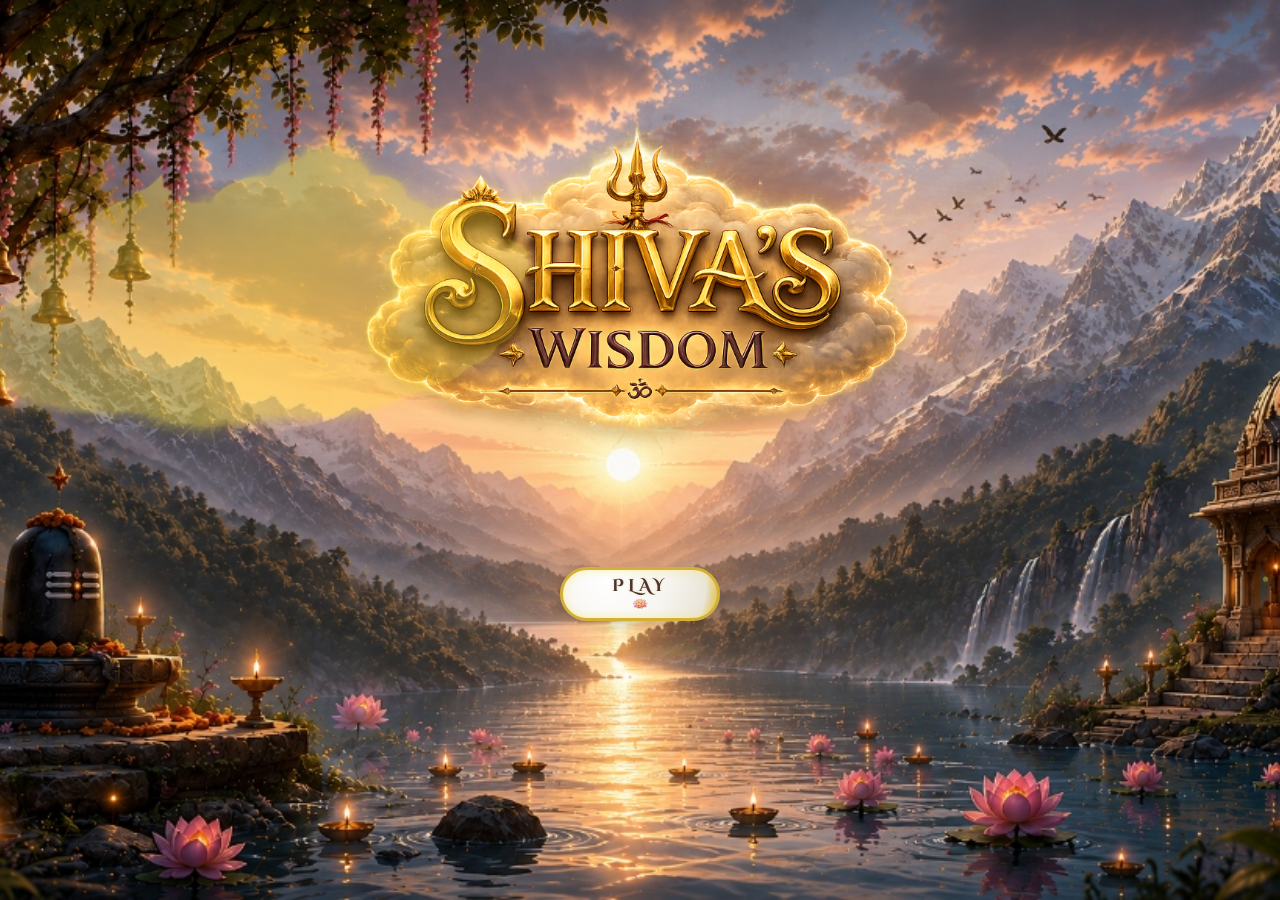
==== index.html @ dde05d01 "Add landing screen visual effects, teachings data, and visual state management - Implemented landing" ====
<!DOCTYPE html>
<html lang="en">

<head>
  <meta charset="UTF-8">
  <meta name="viewport" content="width=device-width, initial-scale=1.0">
  <title>Shiva's Wisdom - A Serene Browser Game</title>
  <meta name="description"
    content="Restore Lord Shiva's wisdom in this peaceful, spiritual 2D browser game. Follow River Ganga and Lord Vishnu on a calm journey.">
  <link rel="stylesheet" href="css/style.css">
  <!-- Preload images for smooth transition -->
  <link rel="preload" as="image" href="assets/backgrounds/background.jpg">
  <link rel="preload" as="image" href="assets/clouds/cloud.png">
  <link rel="preload" as="audio" href="assets/audio/ambient.mp3">
  <!-- Preload font for premium typography -->
  <link rel="preconnect" href="https://fonts.googleapis.com">
  <link rel="preconnect" href="https://fonts.gstatic.com" crossorigin>
  <link
    href="https://fonts.googleapis.com/css2?family=Cinzel+Decorative:wght@700&family=Comfortaa:wght@500;700&family=Outfit:wght@400;600;800&family=Playfair+Display:ital,wght@0,400;0,700;1,400&family=Fredoka:wght@700&family=DynaPuff:wght@700&display=swap"
    rel="stylesheet">
</head>

<body>
  <div id="game-container" class="state-opening">
    <div id="game-bg" class="game-bg"></div>
    <!-- Top Navigation / Header (visible during gameplay and ending) -->
    <header id="game-header">
      <div class="header-left">
        <span class="game-subtitle">Shiva's Wisdom</span>
      </div>

      <!-- Lotus Progress Tracker -->
      <div id="lotus-tracker" class="lotus-tracker">
        <div class="lotus-slot" id="lotus-slot-0">
          <svg class="lotus-flower-svg" viewBox="0 0 100 100">
            <!-- Closed/Grey state by default, Class 'bloomed' triggers scale & color -->
            <path class="lotus-bg"
              d="M50 15 C45 35 25 45 25 65 C25 80 40 85 50 85 C60 85 75 80 75 65 C75 45 55 35 50 15 Z" fill="#4a5568"
              opacity="0.3" />
            <g class="lotus-petals">
              <path class="petal-back" d="M50 15 C40 30 20 50 30 75 C40 85 60 85 70 75 C80 50 60 30 50 15 Z"
                fill="#ffccd5" />
              <path class="petal-left"
                d="M50 40 C30 50 15 65 25 80 C35 85 50 80 50 80 C50 80 65 85 75 80 C85 65 70 50 50 40 Z"
                fill="#ff85a1" />
              <path class="petal-right" d="M50 45 C40 55 30 65 40 80 C50 82 50 82 60 80 C70 65 60 55 50 45 Z"
                fill="#ff477e" />
              <path class="petal-center" d="M50 50 C45 60 40 70 50 80 C60 70 55 60 50 50 Z" fill="#ff0a54" />
              <circle cx="50" cy="73" r="5" fill="#fee440" />
            </g>
          </svg>
        </div>
        <div class="lotus-slot" id="lotus-slot-1">
          <svg class="lotus-flower-svg" viewBox="0 0 100 100">
            <path class="lotus-bg"
              d="M50 15 C45 35 25 45 25 65 C25 80 40 85 50 85 C60 85 75 80 75 65 C75 45 55 35 50 15 Z" fill="#4a5568"
              opacity="0.3" />
            <g class="lotus-petals">
              <path class="petal-back" d="M50 15 C40 30 20 50 30 75 C40 85 60 85 70 75 C80 50 60 30 50 15 Z"
                fill="#ffccd5" />
              <path class="petal-left"
                d="M50 40 C30 50 15 65 25 80 C35 85 50 80 50 80 C50 80 65 85 75 80 C85 65 70 50 50 40 Z"
                fill="#ff85a1" />
              <path class="petal-right" d="M50 45 C40 55 30 65 40 80 C50 82 50 82 60 80 C70 65 60 55 50 45 Z"
                fill="#ff477e" />
              <path class="petal-center" d="M50 50 C45 60 40 70 50 80 C60 70 55 60 50 50 Z" fill="#ff0a54" />
              <circle cx="50" cy="73" r="5" fill="#fee440" />
            </g>
          </svg>
        </div>
        <div class="lotus-slot" id="lotus-slot-2">
          <svg class="lotus-flower-svg" viewBox="0 0 100 100">
            <path class="lotus-bg"
              d="M50 15 C45 35 25 45 25 65 C25 80 40 85 50 85 C60 85 75 80 75 65 C75 45 55 35 50 15 Z" fill="#4a5568"
              opacity="0.3" />
            <g class="lotus-petals">
              <path class="petal-back" d="M50 15 C40 30 20 50 30 75 C40 85 60 85 70 75 C80 50 60 30 50 15 Z"
                fill="#ffccd5" />
              <path class="petal-left"
                d="M50 40 C30 50 15 65 25 80 C35 85 50 80 50 80 C50 80 65 85 75 80 C85 65 70 50 50 40 Z"
                fill="#ff85a1" />
              <path class="petal-right" d="M50 45 C40 55 30 65 40 80 C50 82 50 82 60 80 C70 65 60 55 50 45 Z"
                fill="#ff477e" />
              <path class="petal-center" d="M50 50 C45 60 40 70 50 80 C60 70 55 60 50 50 Z" fill="#ff0a54" />
              <circle cx="50" cy="73" r="5" fill="#fee440" />
            </g>
          </svg>
        </div>
        <div class="lotus-slot" id="lotus-slot-3">
          <svg class="lotus-flower-svg" viewBox="0 0 100 100">
            <path class="lotus-bg"
              d="M50 15 C45 35 25 45 25 65 C25 80 40 85 50 85 C60 85 75 80 75 65 C75 45 55 35 50 15 Z" fill="#4a5568"
              opacity="0.3" />
            <g class="lotus-petals">
              <path class="petal-back" d="M50 15 C40 30 20 50 30 75 C40 85 60 85 70 75 C80 50 60 30 50 15 Z"
                fill="#ffccd5" />
              <path class="petal-left"
                d="M50 40 C30 50 15 65 25 80 C35 85 50 80 50 80 C50 80 65 85 75 80 C85 65 70 50 50 40 Z"
                fill="#ff85a1" />
              <path class="petal-right" d="M50 45 C40 55 30 65 40 80 C50 82 50 82 60 80 C70 65 60 55 50 45 Z"
                fill="#ff477e" />
              <path class="petal-center" d="M50 50 C45 60 40 70 50 80 C60 70 55 60 50 50 Z" fill="#ff0a54" />
              <circle cx="50" cy="73" r="5" fill="#fee440" />
            </g>
          </svg>
        </div>
      </div>

      <!-- Header Right (Score & Sound Toggle) -->
      <div class="header-right">
        <div id="scoreboard" class="scoreboard">
          <span class="score-label">Wisdom Score:</span>
          <span id="score-val" class="score-value">0</span>
        </div>
        <button id="sound-toggle" class="sound-toggle" aria-label="Toggle Sound">🔊</button>
      </div>
    </header>

    <!-- Visual Canvas & Interactive Scene Area -->
    <main id="game-scene" class="game-scene">
      <!-- Game-in Instructions Overlay panel -->
      <div id="game-instructions-panel" class="game-instructions-panel hidden">
        <span class="magical-shimmer"></span>
        <p class="game-instructions-text">Click the magical clouds to restore the lost wisdom.</p>
      </div>

      <div class="scene-content" id="scene-content">
        <canvas id="ambient-canvas" class="ambient-canvas"></canvas>

        <!-- Sunrise & Sky Background -->
        <div class="sky-background">
          <!-- Golden Sunrise Sun -->
          <div class="sunrise-sun"></div>
        </div>

        <!-- Mount Kailash Layered SVG -->
        <div class="kailash-mountains">
          <svg class="kailash-svg" viewBox="0 0 1000 500" preserveAspectRatio="none">
            <defs>
              <linearGradient id="mountain-grad" x1="0%" y1="0%" x2="0%" y2="100%">
                <stop offset="0%" stop-color="#f8f9fa" />
                <stop offset="30%" stop-color="#e9ecef" />
                <stop offset="60%" stop-color="#4a5568" />
                <stop offset="100%" stop-color="#1a202c" />
              </linearGradient>
              <linearGradient id="peak-grad" x1="0%" y1="0%" x2="0%" y2="100%">
                <stop offset="0%" stop-color="#ffffff" />
                <stop offset="100%" stop-color="#c5d3e8" stop-opacity="0" />
              </linearGradient>
            </defs>
            <!-- Side Peaks -->
            <polygon points="100,500 300,200 500,500" fill="#2d3748" opacity="0.6" />
            <polygon points="500,500 750,150 950,500" fill="#2d3748" opacity="0.7" />
            <!-- Sacred Center Peak (Kailash) -->
            <polygon points="250,500 500,100 750,500" fill="url(#mountain-grad)" />
            <!-- Snow Cap on Kailash Peak -->
            <polygon points="400,260 500,100 600,260" fill="url(#peak-grad)" />
            <!-- Accent lines on mountain -->
            <path d="M500,100 L490,200 L520,300 L500,450" stroke="#a0aec0" stroke-width="2" fill="none" opacity="0.3" />
            <path d="M500,100 L520,180 L480,270 L510,380" stroke="#ffffff" stroke-width="1.5" fill="none"
              opacity="0.5" />
          </svg>
        </div>

        <!-- Sacred Rock for Lord Shiva -->
        <div class="sacred-rock-container">
          <svg class="sacred-rock-svg" viewBox="0 0 400 150">
            <defs>
              <linearGradient id="rock-grad" x1="0%" y1="0%" x2="100%" y2="100%">
                <stop offset="0%" stop-color="#718096" />
                <stop offset="50%" stop-color="#4a5568" />
                <stop offset="100%" stop-color="#2d3748" />
              </linearGradient>
            </defs>
            <path
              d="M20,130 C20,90 100,50 200,50 C300,50 380,90 380,130 C380,150 350,150 200,150 C50,150 20,150 20,130 Z"
              fill="url(#rock-grad)" />
            <!-- Detailing lines -->
            <path d="M50,110 Q120,75 220,80 Q320,85 350,115" stroke="#a0aec0" stroke-width="2" fill="none"
              opacity="0.2" />
          </svg>
        </div>

        <!-- Lord Shiva Figure (Seated Meditating / Blessing) -->
        <div id="shiva-character" class="character shiva state-normal">
          <div class="halo"></div>
          <svg class="shiva-svg" viewBox="0 0 200 250">
            <!-- Matted Hair (Jata) -->
            <path d="M70,80 C70,30 130,30 130,80 C135,60 140,40 120,25 C100,10 90,20 80,25 C60,40 65,60 70,80 Z"
              fill="#1a1c23" />
            <circle cx="100" cy="30" r="12" fill="#1a1c23" /> <!-- Top bun -->

            <!-- Crescent Moon in hair -->
            <path d="M115,22 C115,15 125,15 125,25 C125,32 118,30 115,22 Z" fill="#fff3b0" />

            <!-- Head & Neck -->
            <path d="M85,80 C85,60 115,60 115,80 C115,100 85,100 85,80 Z" fill="#cbd5e0" /> <!-- Face -->
            <rect x="94" y="93" width="12" height="20" rx="3" fill="#a0aec0" /> <!-- Neck -->
            <path class="blue-throat" d="M94,98 Q100,105 106,98 Z" fill="#00b4d8" /> <!-- Neelakantha -->

            <!-- Face Details -->
            <!-- Calm Eyes (Closed) -->
            <path class="shiva-eye shiva-eye-left" d="M90,78 Q95,83 97,78" stroke="#2d3748" stroke-width="2"
              fill="none" />
            <path class="shiva-eye shiva-eye-right" d="M103,78 Q105,83 110,78" stroke="#2d3748" stroke-width="2"
              fill="none" />
            <!-- Third Eye (Vertical on Forehead) -->
            <path class="third-eye" d="M100,63 C97,68 97,70 100,74 C103,70 103,68 100,63 Z" fill="#ff4d6d"
              stroke="#fee440" stroke-width="0.5" />
            <!-- Sacred Ash (Tripundra) -->
            <line x1="93" y1="67" x2="107" y2="67" stroke="#ffffff" stroke-width="1" />
            <line x1="92" y1="69" x2="108" y2="69" stroke="#ffffff" stroke-width="1" />
            <line x1="93" y1="71" x2="107" y2="71" stroke="#ffffff" stroke-width="1" />

            <!-- Mouth States -->
            <!-- Calm mouth -->
            <path class="shiva-mouth-calm" d="M96,88 Q100,91 104,88" stroke="#2d3748" stroke-width="1.5" fill="none" />
            <!-- Smile mouth -->
            <path class="shiva-mouth-smile" d="M95,87 Q100,94 105,87" stroke="#e63946" stroke-width="2" fill="none" />

            <!-- Torso & Rudraksha beads -->
            <path d="M70,110 C55,130 55,170 100,170 C145,170 145,130 130,110 Z" fill="#cbd5e0" />
            <!-- Tiger Skin wrap (dhoti) -->
            <path d="M70,145 C65,170 135,170 130,145 Z" fill="#e65f2b" />
            <path d="M75,150 L80,160 M90,148 L92,158 M115,150 L110,162 M120,155 L122,165" stroke="#4a1c02"
              stroke-width="3" /> <!-- Tiger stripes -->

            <!-- Rudraksha Necklace -->
            <path d="M85,110 Q100,135 115,110" stroke="#5c3d2e" stroke-width="4" stroke-dasharray="2,5" fill="none" />
            <path d="M80,120 Q100,148 120,120" stroke="#5c3d2e" stroke-width="4" stroke-dasharray="2,5" fill="none" />

            <!-- Meditating Legs (Lotus Posture) -->
            <path
              d="M50,170 C40,175 40,190 70,195 C90,198 110,198 130,195 C160,190 160,175 150,170 C140,165 130,180 100,180 C70,180 60,165 50,170 Z"
              fill="#cbd5e0" />
            <!-- Crossed feet details -->
            <circle cx="68" cy="180" r="7" fill="#a0aec0" />
            <circle cx="132" cy="180" r="7" fill="#a0aec0" />

            <!-- Arms States -->
            <!-- Normal Meditating Arms (JNANA MUDRA) -->
            <g class="shiva-arm-normal">
              <!-- Left Arm -->
              <path d="M72,110 C50,130 45,170 65,180 C70,182 75,175 70,170" fill="none" stroke="#cbd5e0"
                stroke-width="14" stroke-linecap="round" />
              <!-- Right Arm -->
              <path d="M128,110 C150,130 155,170 135,180 C130,182 125,175 130,170" fill="none" stroke="#cbd5e0"
                stroke-width="14" stroke-linecap="round" />
            </g>

            <!-- Blessing Arm State (Right Hand raised in Abhaya Mudra, Left Hand resting) -->
            <g class="shiva-arm-bless">
              <!-- Left Arm (Resting) -->
              <path d="M72,110 C50,130 45,170 65,180 C70,182 75,175 70,170" fill="none" stroke="#cbd5e0"
                stroke-width="14" stroke-linecap="round" />
              <!-- Right Arm (Raised in blessing) -->
              <path d="M128,110 C145,115 150,85 145,75 C142,68 135,70 138,80" fill="none" stroke="#cbd5e0"
                stroke-width="14" stroke-linecap="round" />
              <!-- Blessing Palm -->
              <path d="M142,65 C138,65 138,52 144,52 C150,52 152,65 148,72 Z" fill="#cbd5e0" />
              <!-- Blessing Light Rays -->
              <g class="blessing-rays">
                <line x1="145" y1="45" x2="145" y2="25" stroke="#fee440" stroke-width="2" stroke-dasharray="3,3" />
                <line x1="135" y1="50" x2="118" y2="38" stroke="#fee440" stroke-width="2" stroke-dasharray="3,3" />
                <line x1="155" y1="50" x2="172" y2="38" stroke="#fee440" stroke-width="2" stroke-dasharray="3,3" />
              </g>
            </g>
          </svg>
        </div>

        <!-- Lord Vishnu Figure (Smaller, Listening to the side) -->
        <div id="vishnu-character" class="character vishnu state-normal">
          <svg class="vishnu-svg" viewBox="0 0 160 220">
            <!-- Halo -->
            <circle cx="80" cy="70" r="35" fill="#fee440" opacity="0.3" filter="blur(5px)" />

            <!-- Crown (Mukut) -->
            <polygon points="65,45 80,10 95,45 80,35" fill="#fee440" stroke="#f39c12" stroke-width="1" />
            <rect x="75" y="32" width="10" height="15" fill="#e74c3c" />
            <circle cx="80" cy="8" r="4" fill="#fee440" />

            <!-- Face & Neck -->
            <path d="M68,70 C68,52 92,52 92,70 C92,86 68,86 68,70 Z" fill="#8ecae6" />
            <rect x="76" y="81" width="8" height="15" fill="#4ea8de" />

            <!-- Face features -->
            <!-- Calm closed eyes -->
            <path d="M72,69 Q75,72 77,69" stroke="#023e8a" stroke-width="1.5" fill="none" />
            <path d="M83,69 Q85,72 88,69" stroke="#023e8a" stroke-width="1.5" fill="none" />
            <circle cx="80" cy="62" r="2.5" fill="#e74c3c" /> <!-- Tilak -->
            <!-- Smile -->
            <path class="vishnu-mouth" d="M77,77 Q80,80 83,77" stroke="#023e8a" stroke-width="1" fill="none" />

            <!-- Torso -->
            <path d="M55,95 C45,110 45,145 80,145 C115,145 115,110 105,95 Z" fill="#8ecae6" />
            <!-- Yellow Dhoti -->
            <path d="M55,130 C50,160 110,160 105,130 Z" fill="#ffb703" />
            <path d="M60,135 Q80,150 100,135" stroke="#fb8500" stroke-width="2" fill="none" />

            <!-- Ornaments (Necklace) -->
            <path d="M70,95 Q80,112 90,95" stroke="#fee440" stroke-width="3" stroke-dasharray="1,3" fill="none" />

            <!-- Standing / Kneeling legs -->
            <path d="M52,150 C45,155 45,165 65,170 Q80,172 95,170 C115,165 115,155 108,150 Z" fill="#ffb703" />

            <!-- Arm State 1: Normal Listening (Arm relaxed on knee/side) -->
            <g class="vishnu-arm-normal">
              <path d="M57,96 C40,110 40,135 55,145" fill="none" stroke="#8ecae6" stroke-width="10"
                stroke-linecap="round" />
              <path d="M103,96 C120,110 120,135 105,145" fill="none" stroke="#8ecae6" stroke-width="10"
                stroke-linecap="round" />
            </g>

            <!-- Arm State 2: Chin Contemplating (Right arm raised, touching chin) -->
            <g class="vishnu-arm-chin">
              <!-- Left Arm relaxed -->
              <path d="M57,96 C40,110 40,135 55,145" fill="none" stroke="#8ecae6" stroke-width="10"
                stroke-linecap="round" />
              <!-- Right Arm raised to face -->
              <path d="M103,96 C115,105 105,82 92,80" fill="none" stroke="#8ecae6" stroke-width="10"
                stroke-linecap="round" />
              <circle cx="92" cy="79" r="4.5" fill="#8ecae6" />
            </g>

            <!-- Arm State 3: Folded Hands (Namaste gesture at chest) -->
            <g class="vishnu-arm-namaste">
              <!-- Both arms bend towards center -->
              <path d="M57,96 Q70,115 80,105" fill="none" stroke="#8ecae6" stroke-width="10" stroke-linecap="round" />
              <path d="M103,96 Q90,115 80,105" fill="none" stroke="#8ecae6" stroke-width="10" stroke-linecap="round" />
              <!-- Hands joined -->
              <path d="M77,105 C75,98 85,98 83,105 Z" fill="#8ecae6" />
            </g>
          </svg>

          <!-- Speech Bubble overlay for Vishnu's narration -->
          <div id="vishnu-speech" class="vishnu-speech-bubble hidden">
            <p id="vishnu-speech-text">...</p>
          </div>
        </div>
        
        <!-- Cloud sentences spoken by Shiva (Step 1 & 2) -->
        <div id="sentence-container" class="sentence-container hidden">
          <!-- Spoken words as clouds will be dynamically populated here -->
        </div>
      </div>

      <!-- Floating Score Animation overlay -->
      <div id="floating-score" class="floating-score-container"></div>

      <!-- River Ganga SVG at the bottom -->
      <div class="river-ganga-container">
        <!-- River Water Base -->
        <svg class="river-svg" viewBox="0 0 1000 180" preserveAspectRatio="none">
          <defs>
            <linearGradient id="ganga-grad" x1="0%" y1="0%" x2="0%" y2="100%">
              <stop offset="0%" stop-color="#48cae4" stop-opacity="0.85" />
              <stop offset="50%" stop-color="#0096c7" />
              <stop offset="100%" stop-color="#03045e" />
            </linearGradient>
            <!-- Water sparkle effect -->
            <radialGradient id="sparkle-grad" cx="50%" cy="50%" r="50%">
              <stop offset="0%" stop-color="#ffffff" stop-opacity="1" />
              <stop offset="100%" stop-color="#48cae4" stop-opacity="0" />
            </radialGradient>
          </defs>

          <!-- Dynamic flowing water layers -->
          <!-- Back waves -->
          <path class="wave wave-back" d="M0,80 Q250,50 500,80 T1000,80 L1000,180 L0,180 Z" fill="url(#ganga-grad)"
            opacity="0.6" />
          <!-- Middle waves -->
          <path class="wave wave-mid" d="M0,100 Q250,130 500,100 T1000,100 L1000,180 L0,180 Z" fill="url(#ganga-grad)"
            opacity="0.8" />
          <!-- Front waves -->
          <path class="wave wave-front" d="M0,120 Q250,90 500,120 T1000,120 L1000,180 L0,180 Z"
            fill="url(#ganga-grad)" />
        </svg>
        <!-- Floating interactive option clouds in Ganga -->
        <div id="river-options-container" class="river-options-container">
          <!-- Option clouds populated dynamically -->
        </div>

        <!-- Giant lotus blooming in River Ganga (Ending screen) -->
        <div id="ending-lotus-container" class="ending-lotus-container hidden">
          <svg class="giant-lotus-svg" viewBox="0 0 200 200">
            <g class="giant-lotus-petals">
              <!-- Outermost petals -->
              <path class="gpetal petal-1"
                d="M100,20 C80,50 40,70 60,120 C80,140 120,140 140,120 C160,70 120,50 100,20 Z" fill="#ffccd5" />
              <path class="gpetal petal-2"
                d="M100,60 C60,70 30,100 50,130 C70,140 100,130 100,130 C100,130 130,140 150,130 C170,100 140,70 100,60 Z"
                fill="#ff85a1" />
              <!-- Mid petals -->
              <path class="gpetal petal-3"
                d="M100,75 C80,90 50,110 70,140 C90,145 100,140 100,140 C100,140 110,145 130,140 C150,110 120,90 100,75 Z"
                fill="#ff477e" />
              <!-- Center petals -->
              <path class="gpetal petal-4" d="M100,90 C90,105 80,120 100,140 C120,120 110,105 100,90 Z"
                fill="#ff0a54" />
              <circle cx="100" cy="130" r="10" fill="#fee440" />
            </g>
          </svg>
          <div id="wisdom-reveal-text" class="wisdom-reveal-text hidden">
            ✨ Wisdom Has Been Restored ✨
          </div>
        </div>
      </div>

  </div>
  </main>

  <!-- SCREEN 1: Welcome / Title Screen Overlay -->
  <div id="screen-welcome" class="screen-overlay welcome-screen-overlay">
    <canvas id="welcome-particles" class="welcome-particles-canvas"></canvas>
    <!-- Ambient water shimmer overlay -->
    <div class="water-shimmer"></div>
    
    <!-- Transparent Logo Centerpiece -->
    <div class="logo-container">
      <img src="assets/logo.png" id="logo-centerpiece" alt="Shiva's Wisdom Logo">
    </div>
    
    <!-- Custom Play Button wrapped for independent float animation -->
    <div class="play-button-wrapper">
      <div class="button-reflection"></div>
      <button id="btn-begin-wisdom" class="btn-play-premium" aria-label="Play Game">
        <span class="btn-text">PLAY</span>
        <span class="button-lotus-emblem"></span>
      </button>
    </div>
  </div>

  <!-- SCREEN 3: Ending Screen Overlay -->
  <div id="screen-ending" class="screen-overlay hidden">
    <div class="glass-card text-center ending-card">
      <h1 class="ending-title">Your Wisdom Journey is Complete</h1>
      <p class="ending-desc">
        With your assistance, the teachings are complete. The wisdom of Shiva shines bright upon the world once more,
        and Vishnu bows in gratitude.
      </p>

      <!-- Score & Lotus Summary Card -->
      <div class="result-card">
        <div class="final-score-container">
          <span class="final-score-lbl">Final Wisdom Score</span>
          <span id="final-score-val" class="final-score-num">0</span>
        </div>
        <div class="lotus-summary">
          <div class="bloom-icon">🌸 🌸 🌸 🌸</div>
          <span class="bloom-caption">4/4 Teachings Restored</span>
        </div>
      </div>

    </div>

    <!-- Load JavaScript modular files sequentially -->
    <script src="js/teachings.js"></script>
    <script src="js/audio.js"></script>
    <script src="js/visual.js"></script>
    <script src="js/game.js"></script>
    <script src="js/ambient.js"></script>
    <script src="js/landing.js"></script>
</body>

</html>
---- css/style.css ----
/* ==========================================
   Shiva's Wisdom - Stylesheet
   ========================================== */

/* Design Tokens & Custom Variables */
:root {
  --color-sky-night: #0a1128;
  --color-sky-dawn: #1c2541;
  --color-saffron-light: #ffb703;
  --color-saffron-dark: #fb8500;
  --color-gold: #fee440;
  --color-glow-gold: rgba(254, 228, 64, 0.4);
  --color-river-teal: #48cae4;
  --color-river-blue: #0077b6;
  --color-lotus-pink: #ff85a1;
  --color-lotus-pink-dark: #ff0a54;
  --color-glass-bg: rgba(26, 32, 44, 0.65);
  --color-glass-border: rgba(255, 255, 255, 0.08);
  --font-display: 'Cinzel Decorative', 'Playfair Display', Georgia, serif;
  --font-body: 'Comfortaa', 'Outfit', sans-serif;
  --shadow-cloud: 0 8px 30px rgba(0, 0, 0, 0.15), 0 0 15px rgba(255, 255, 255, 0.8);
  --shadow-glow: 0 0 25px var(--color-gold);
}

/* Reset and Base Styling */
* {
  box-sizing: border-box;
  margin: 0;
  padding: 0;
  user-select: none;
  -webkit-user-select: none;
}

body {
  font-family: var(--font-body);
  background-color: var(--color-sky-night);
  color: #f7fafc;
  overflow: hidden;
  width: 100vw;
  height: 100vh;
  display: flex;
  justify-content: center;
  align-items: center;
}

/* Main Container: Maintains responsive aspect-ratio boundaries */
#game-container {
  position: relative;
  width: 100vw;
  height: 100vh;
  max-width: none;
  max-height: none;
  overflow: hidden;
  border-radius: 0;
  box-shadow: none;
  display: flex;
  flex-direction: column;
  z-index: 1;
}

/* Transparent canvas overlay for lightweight particle animations */
.ambient-canvas {
  position: absolute;
  top: 0;
  left: 0;
  width: 100%;
  height: 100%;
  background: transparent;
  pointer-events: none;
  z-index: 1;
}

/* Dedicated single background container rendering the panoramic background image */
.game-bg {
  position: fixed;
  top: 0;
  left: 0;
  width: 100vw;
  height: 100vh;
  background-image: url('../assets/backgrounds/background.jpg');
  background-size: cover;
  background-repeat: no-repeat;
  background-position: center center;
  z-index: -100;
  overflow: hidden;
  pointer-events: none;
  opacity: 0;
  animation: bgFadeIn 1.5s cubic-bezier(0.25, 0.46, 0.45, 0.94) forwards;

  /* Background transitions for smooth sharpening */
  filter: blur(0px);
  transform: scale(1);
  transition: filter 0.8s cubic-bezier(0.25, 1, 0.5, 1), transform 0.8s cubic-bezier(0.25, 1, 0.5, 1);
}

#game-container.state-opening .game-bg {
  filter: blur(0px);
  transform: scale(1);
}

@keyframes bgFadeIn {
  from {
    opacity: 0;
  }

  to {
    opacity: 1;
  }
}



/* Header & Status Bar */
#game-header {
  position: absolute;
  top: 0;
  left: 0;
  width: 100%;
  padding: 15px 30px;
  display: flex;
  justify-content: space-between;
  align-items: center;
  z-index: 20;
  background: linear-gradient(180deg, rgba(10, 17, 40, 0.8) 0%, rgba(10, 17, 40, 0) 100%);
  opacity: 0;
  transform: translateY(-20px);
  transition: opacity 1s ease, transform 1s ease;
  pointer-events: none;
}

#game-container:not(.state-opening) #game-header {
  opacity: 1;
  transform: translateY(0);
  pointer-events: auto;
}

.game-subtitle {
  font-family: var(--font-display);
  font-size: 1.4rem;
  letter-spacing: 2px;
  color: var(--color-saffron-light);
  text-shadow: 0 2px 10px rgba(251, 133, 0, 0.4);
}

/* Lotus Flower Progress Bar */
.lotus-tracker {
  display: flex;
  gap: 15px;
}

.lotus-slot {
  width: 45px;
  height: 45px;
  display: flex;
  align-items: center;
  justify-content: center;
}

.lotus-flower-svg {
  width: 100%;
  height: 100%;
  transition: transform 0.6s cubic-bezier(0.175, 0.885, 0.32, 1.275);
}

/* Grey outline when unbloomed, Pink when bloomed */
.lotus-flower-svg .lotus-petals {
  opacity: 0.15;
  transform: scale(0.6);
  transform-origin: 50% 75%;
  transition: opacity 0.8s ease, transform 0.8s cubic-bezier(0.175, 0.885, 0.32, 1.275);
}

.lotus-flower-svg.bloomed .lotus-petals {
  opacity: 1;
  transform: scale(1);
  animation: bloomSparkle 2s ease-in-out infinite alternate;
}

.lotus-flower-svg.bloomed .lotus-bg {
  opacity: 0;
}

@keyframes bloomSparkle {
  0% {
    filter: drop-shadow(0 0 2px var(--color-lotus-pink));
  }

  100% {
    filter: drop-shadow(0 0 10px var(--color-lotus-pink)) brightness(1.1);
  }
}

/* Scoreboard display */
.scoreboard {
  font-family: var(--font-body);
  background: rgba(255, 255, 255, 0.05);
  border: 1px solid var(--color-glass-border);
  padding: 8px 16px;
  border-radius: 30px;
  backdrop-filter: blur(10px);
  -webkit-backdrop-filter: blur(10px);
  display: flex;
  align-items: center;
  gap: 8px;
}

.score-label {
  font-size: 0.85rem;
  color: #a0aec0;
  text-transform: uppercase;
  letter-spacing: 1px;
}

.score-value {
  font-size: 1.1rem;
  font-weight: 800;
  color: var(--color-saffron-light);
}

.header-right {
  display: flex;
  align-items: center;
  gap: 12px;
  pointer-events: auto;
}

.sound-toggle {
  background: rgba(255, 255, 255, 0.05);
  border: 1px solid var(--color-glass-border);
  width: 40px;
  height: 40px;
  border-radius: 50%;
  color: #fff;
  font-size: 1.1rem;
  display: inline-flex;
  align-items: center;
  justify-content: center;
  cursor: pointer;
  backdrop-filter: blur(10px);
  -webkit-backdrop-filter: blur(10px);
  transition: all 0.3s ease;
  padding: 0;
  margin: 0;
  box-shadow: 0 4px 10px rgba(0, 0, 0, 0.15);
}

.sound-toggle:hover {
  background: rgba(255, 255, 255, 0.15);
  border-color: var(--color-saffron-light);
  transform: scale(1.05);
  box-shadow: 0 0 12px rgba(251, 133, 0, 0.3);
}

.sound-toggle:active {
  transform: scale(0.95);
}

/* Game Scene Layout */
.game-scene {
  position: relative;
  flex: 1;
  width: 100%;
  height: 100%;
  display: flex;
  justify-content: center;
  align-items: center;
  overflow: hidden;
  background: transparent;
}

.scene-content {
  position: relative;
  aspect-ratio: 1024 / 571;
  box-shadow: none;
  overflow: hidden;
  flex-shrink: 0;
  display: flex;
  flex-direction: column;

  /* Proportional responsive scaling that matches the exact image aspect-ratio within the parent height */
  height: 100%;
  width: auto;
  max-width: 100%;
  max-height: 100%;
}



/* Hide flat vector layers to reveal the new background art */
.sky-background,
.kailash-mountains,
.sacred-rock-container,
.shiva-svg,
.vishnu-svg,
.river-svg {
  display: none !important;
}

/* Characters System */
.character {
  position: absolute;
  z-index: 4;
  pointer-events: none;
}

/* Shiva Placement */
#shiva-character {
  position: absolute;
  left: 4%;
  top: 25%;
  width: 28%;
  height: 60%;
  z-index: 4;
  pointer-events: none;
  animation: shivaBreathe 6s ease-in-out infinite alternate;
}

@keyframes shivaBreathe {
  0% {
    transform: translateY(0);
  }

  100% {
    transform: translateY(-5px);
  }
}

/* Shiva SVG inner parts states */
#shiva-character .shiva-arm-bless,
#shiva-character .shiva-mouth-smile {
  display: none !important;
}

#shiva-character.state-smile .shiva-mouth-smile {
  display: block !important;
}

#shiva-character.state-smile .shiva-mouth-calm {
  display: none !important;
}

#shiva-character.state-bless .shiva-arm-bless {
  display: block !important;
}

#shiva-character.state-bless .shiva-arm-normal {
  display: none !important;
}

#shiva-character .halo {
  position: absolute;
  top: 15%;
  left: calc(50% - 35px);
  width: 70px;
  height: 70px;
  border-radius: 50%;
  background: radial-gradient(circle, rgba(255, 255, 255, 0.85) 0%, rgba(254, 228, 64, 0.4) 60%, rgba(254, 228, 64, 0) 100%);
  filter: blur(2px);
  animation: haloPulse 3s ease-in-out infinite alternate;
  z-index: -1;
}

@keyframes haloPulse {
  0% {
    transform: scale(0.95);
    opacity: 0.7;
  }

  100% {
    transform: scale(1.1);
    opacity: 0.95;
  }
}

/* Shiva expression toggling */
#shiva-character.state-smile .halo {
  background: radial-gradient(circle, rgba(255, 255, 255, 0.95) 0%, rgba(254, 228, 64, 0.65) 50%, rgba(254, 228, 64, 0) 100%);
  filter: blur(1px);
  animation: haloPulse 1.5s ease-in-out infinite alternate;
}

#shiva-character.state-bless::after {
  content: '';
  position: absolute;
  left: 45%;
  top: 40%;
  width: 60px;
  height: 60px;
  background: radial-gradient(circle, rgba(254, 228, 64, 0.95) 0%, rgba(254, 228, 64, 0.4) 40%, rgba(254, 228, 64, 0) 70%);
  border-radius: 50%;
  animation: blessGlow 1.5s ease-in-out infinite alternate;
  z-index: 10;
  filter: drop-shadow(0 0 10px var(--color-gold));
}

@keyframes blessGlow {
  0% {
    transform: scale(0.8);
    opacity: 0.7;
  }

  100% {
    transform: scale(1.3);
    opacity: 1.0;
  }
}

/* Vishnu Placement (Smaller, positioned center-right) */
#vishnu-character {
  position: absolute;
  left: 28%;
  top: 44%;
  width: 22%;
  height: 48%;
  z-index: 4;
  pointer-events: none;
  transform-origin: bottom center;
  transition: transform 1.2s ease;
  animation: vishnuBreathe 7s ease-in-out infinite alternate;
}

@keyframes vishnuBreathe {
  0% {
    transform: translateY(0) scale(1);
  }

  100% {
    transform: translateY(-4px) scale(1.01);
  }
}
/* Spoken Sentence overlay (Step 1 & 2) */
/* Positioned horizontally and vertically in the upper sky, */
/* centering the continuous sentence horizontally while avoiding Shiva, Vishnu, mountains and temple. */
.sentence-container {
  position: absolute;
  top: 13%; /* Positioned near the top-center of the game screen (12-15% range) */
  left: 6%;
  right: 6%;
  display: flex;
  flex-wrap: nowrap;
  /* Keep on a single horizontal row for natural reading flow */
  justify-content: center;
  align-items: center;
  z-index: 10;
  padding: 0;
  opacity: 1 !important; /* Explicit active state opacity */
  transition: opacity 0.5s ease;
  
  /* Cohesive floating animation for the entire sentence group */
  animation: sentenceFloat 7s ease-in-out infinite alternate;
}

.sentence-container.hidden {
  opacity: 0 !important;
  visibility: hidden !important;
  pointer-events: none !important;
}

/* Word Cloud & Blank shared styles (increased by 10-15% for soft fluffy readability) */
/* Word Cloud & Blank shared styles (increased by 10-15% for soft fluffy readability) */
.word-cloud,
.word-blank,
.blank-placeholder {
  background: url('../assets/clouds/cloud.png') no-repeat center center;
  background-size: 100% 100%;
  color: #4a290d;
  padding: 0 clamp(10px, 1.8vw, 24px) clamp(10px, 1.5vh, 18px) clamp(10px, 1.8vw, 24px); /* Swapped to standard viewport units */
  border-radius: 0;
  border: none;
  font-size: clamp(17px, 2.5vw, 27px); /* Scaled font size proportionally using vw */
  font-weight: 700;
  transition: filter 0.3s ease, opacity 0.5s ease;
  position: relative;
  text-shadow: none;
  width: clamp(180px, 20vw, 235px); /* Increased size using vw */
  height: clamp(120px, 13vh, 157px); /* 1.5 aspect ratio using vh */
  display: inline-flex;
  align-items: center;
  justify-content: center;
  margin: 0 -22px; /* Slight 10-15% horizontal overlap margin */
  z-index: 2;
  box-sizing: border-box;
  filter: drop-shadow(0 4px 8px rgba(0, 0, 0, 0.12));
  
  /* Staggered entrance animation with failsafe opacity: 1 baseline */
  opacity: 1;
  animation: cloudEntrance 850ms cubic-bezier(0.25, 0.46, 0.45, 0.94) forwards;
}

@keyframes cloudEntrance {
  0% {
    opacity: 0;
    top: 15px; /* Float up 15px */
  }
  100% {
    opacity: 1;
    top: 0;
  }
}

.word-cloud:hover {
  z-index: 10;
  filter: drop-shadow(0 0 10px rgba(254, 228, 64, 0.5)) drop-shadow(0 4px 8px rgba(0, 0, 0, 0.15));
}

.word-cloud.glowing {
  filter: drop-shadow(0 0 12px var(--color-gold)) brightness(1.1);
  box-shadow: none;
  border-color: transparent;
  transition: filter 0.8s ease, transform 0.8s ease;
}

.word-cloud.locked-arrival {
  filter: drop-shadow(0 0 25px var(--color-gold)) brightness(1.4);
  transform: scale(1.15) !important;
}

/* Missing Word Blank Placeholder styled as a matching cloud shape */
.word-blank,
.blank-placeholder {
  opacity: 0.55;
  filter: grayscale(1) brightness(0.9) drop-shadow(0 4px 8px rgba(0, 0, 0, 0.08));
  border-bottom: none;
  align-self: center;
  animation: cloudEntrance 850ms cubic-bezier(0.25, 0.46, 0.45, 0.94) forwards,
             blankPulse 1.5s ease-in-out infinite alternate;
  animation-delay: 0s, 850ms; /* Pulse starts after entrance fade-in */
}

@keyframes blankPulse {
  0% { opacity: 0.4; }
  100% { opacity: 0.85; }
}

/* Subtle static vertical baseline offsets (within ±5px range) for an organic floating line */
.word-cloud:nth-child(3n+1),
.word-blank:nth-child(3n+1),
.blank-placeholder:nth-child(3n+1) {
  transform: translateY(-3px);
  z-index: 2;
}

.word-cloud:nth-child(3n+2),
.word-blank:nth-child(3n+2),
.blank-placeholder:nth-child(3n+2) {
  transform: translateY(3px);
  z-index: 3;
}

.word-cloud:nth-child(3n+3),
.word-blank:nth-child(3n+3),
.blank-placeholder:nth-child(3n+3) {
  transform: translateY(0);
  z-index: 4;
}

@keyframes sentenceFloat {
  0% {
    transform: translateY(-3.5px) rotate(-0.2deg);
  }
  100% {
    transform: translateY(3.5px) rotate(0.2deg);
  }
}

/* Word Shaking Animation (Step 2) */
.word-cloud.shake {
  animation: shakeCloud 0.15s ease-in-out infinite;
}

/* Gentle shake for incorrect option clouds */
.option-cloud.shake-gentle {
  animation: shakeGentle 0.4s ease-in-out;
}

@keyframes shakeGentle {

  0%,
  100% {
    transform: translateX(0);
  }

  20%,
  60% {
    transform: translateX(-6px);
  }

  40%,
  80% {
    transform: translateX(6px);
  }
}

@keyframes shakeCloud {
  0% {
    transform: translate(1px, 1px) rotate(0deg);
  }

  10% {
    transform: translate(-1px, -2px) rotate(-1deg);
  }

  20% {
    transform: translate(-3px, 0px) rotate(1deg);
  }

  30% {
    transform: translate(0px, 2px) rotate(0deg);
  }

  40% {
    transform: translate(1px, -1px) rotate(1deg);
  }

  50% {
    transform: translate(-1px, 2px) rotate(-1deg);
  }

  60% {
    transform: translate(-3px, 1px) rotate(0deg);
  }

  70% {
    transform: translate(2px, 1px) rotate(-1deg);
  }

  80% {
    transform: translate(-1px, -1px) rotate(1deg);
  }

  90% {
    transform: translate(2px, 2px) rotate(0deg);
  }

  100% {
    transform: translate(1px, -2px) rotate(-1deg);
  }
}

/* Word Falling Animation (Step 2) */
.word-cloud.falling {
  position: absolute;
  z-index: 100;
  pointer-events: none;
}

/* River Ganga Layout */
.river-ganga-container {
  position: absolute;
  bottom: 2%;
  /* Sits lower directly overlapping deep water */
  left: 38%;
  width: 58%;
  height: 26%;
  z-index: 5;
  pointer-events: none;
}



/* Option clouds container inside River */
.river-options-container {
  position: absolute;
  left: 5%;
  right: 5%;
  bottom: 6%;
  width: 90%;
  height: auto;
  display: flex;
  flex-direction: row;
  justify-content: center;
  align-items: flex-end;
  gap: clamp(12px, 2.5vw, 36px); /* Swapped cqw to vw */
  flex-wrap: nowrap !important; /* Never stack vertically */
  z-index: 10;
  pointer-events: none;
  box-sizing: border-box;
}

.river-options-container.active {
  pointer-events: auto;
}

/* Options Floating Bobbing in River */
.option-container {
  display: inline-flex;
  flex-direction: column;
  align-items: center;
  justify-content: flex-start;
  position: relative;
  z-index: 2;
  box-sizing: border-box;
  cursor: pointer;
  transform: translateY(0);
  transition: transform 0.3s ease, filter 0.3s ease, opacity 0.5s ease;
  margin: 0 clamp(4px, 0.8vw, 10px); /* Swapped cqw to vw */
}

/* Lotus Base Layer */
.option-lotus {
  position: relative;
  width: 60%; /* 55-65% of cloud width */
  height: auto;
  pointer-events: none;
  z-index: 1;
  transition: opacity 0.5s ease, transform 0.5s ease;
  margin-top: 15px; /* 12-18px gap below the cloud */
}

/* Warm Golden Glow Layer */
.option-glow {
  position: absolute;
  left: 50%;
  bottom: 8px; /* Centered in the gap between cloud and lotus */
  transform: translateX(-50%);
  width: 50%;
  height: 35%;
  background: radial-gradient(
    ellipse at center bottom,
    rgba(254, 228, 64, 0.8) 0%,
    rgba(251, 133, 0, 0.4) 45%,
    rgba(251, 133, 0, 0) 75%
  );
  filter: blur(6px);
  pointer-events: none;
  z-index: 2;
  animation: glowPulse 4s ease-in-out infinite alternate;
  transition: opacity 0.5s ease, transform 0.5s ease;
}

@keyframes glowPulse {
  0% {
    opacity: 0.65;
    transform: translateX(-50%) scale(0.95);
  }
  100% {
    opacity: 0.95;
    transform: translateX(-50%) scale(1.1);
  }
}

/* Interactive Cloud Layer */
.option-cloud {
  background: url('../assets/clouds/cloud.png') no-repeat center center;
  background-size: 100% 100%;
  color: #4a290d;
  border: none;
  box-shadow: none;
  font-size: clamp(12px, 1.8vw, 22px); /* Swapped cqw to vw */
  font-weight: 700;
  padding: 0 clamp(12px, 3vw, 36px) clamp(10px, 1.8vh, 18px) clamp(12px, 3vw, 36px); /* Swapped cqw/cqh to vw/vh */
  border-radius: 0;
  width: clamp(110px, 14vw, 160px); /* Swapped cqw to vw */
  height: clamp(73px, 9.3vh, 107px); /* Swapped cqh to vh */
  display: inline-flex;
  align-items: center;
  justify-content: center;
  position: relative;
  z-index: 3;
  transition: opacity 0.5s ease;
}

/* Water ripple overlay at the base of the floating container */
.option-container::before {
  content: '';
  position: absolute;
  bottom: -5px; /* Waterline under the smaller lotus */
  left: 20%;
  right: 20%;
  height: clamp(6px, 1.5vh, 12px); /* Swapped cqh to vh */
  background: radial-gradient(ellipse at center, rgba(160, 235, 255, 0.4) 0%, rgba(255, 255, 255, 0) 70%);
  border: 1px solid rgba(255, 255, 255, 0.25);
  border-radius: 50%;
  box-shadow: 0 0 8px rgba(0, 180, 216, 0.15);
  z-index: -1;
  pointer-events: none;
  transform: scale(1);
  animation: cloudWaterRipple 4s cubic-bezier(0.25, 0.8, 0.25, 1) infinite;
}

.option-container:nth-child(4n+1)::before {
  animation-delay: -0.5s;
}
.option-container:nth-child(4n+2)::before {
  animation-delay: -1.5s;
}
.option-container:nth-child(4n+3)::before {
  animation-delay: -2.5s;
}
.option-container:nth-child(4n+4)::before {
  animation-delay: -3.5s;
}

/* Flipped semi-transparent mirror reflection on the river surface */
.option-container::after {
  content: '';
  position: absolute;
  bottom: -15px; /* Shifted up relative to smaller lotus base */
  left: 30%;
  right: 30%;
  height: clamp(8px, 2vh, 14px); /* Swapped cqh to vh */
  background: url('../assets/clouds/cloud.png') no-repeat center center;
  background-size: contain;
  opacity: 0.12;
  filter: blur(1.5px) sepia(1) hue-rotate(185deg) saturate(2.5);
  transform: scaleY(-0.6) scaleX(0.95);
  z-index: -2;
  pointer-events: none;
}

@keyframes cloudWaterRipple {
  0% {
    transform: scale(0.75);
    opacity: 0.85;
  }
  100% {
    transform: scale(1.35);
    opacity: 0;
  }
}

.option-container:hover {
  animation-play-state: paused;
  transform: scale(1.15) translateY(-8px) !important;
  filter: drop-shadow(0 0 15px rgba(255, 255, 255, 0.45)) brightness(1.05);
  z-index: 50;
}

.option-container.glowing .option-cloud {
  filter: drop-shadow(0 0 12px var(--color-gold)) brightness(1.15);
}

.option-container.glowing .option-glow {
  animation: glowPulseFast 1s ease-in-out infinite alternate;
}

@keyframes glowPulseFast {
  0% { opacity: 0.8; transform: translateX(-50%) scale(1.0); }
  100% { opacity: 1.0; transform: translateX(-50%) scale(1.25); filter: blur(4px); }
}

/* Offset float animations & Stagger margins vertically to match Ganga's diagonal stream flow */
.option-container:nth-child(4n+1) {
  animation: riverBob1 6.2s ease-in-out infinite alternate;
  animation-delay: -1.5s;
}

.option-container:nth-child(4n+2) {
  animation: riverBob2 7.5s ease-in-out infinite alternate;
  animation-delay: -3.8s;
}

.option-container:nth-child(4n+3) {
  animation: riverBob3 5.4s ease-in-out infinite alternate;
  animation-delay: -0.9s;
}

.option-container:nth-child(4n+4) {
  animation: riverBob4 6.8s ease-in-out infinite alternate;
  animation-delay: -2.4s;
}

@keyframes riverBob1 {
  0% { transform: translateY(-3px) translateX(-4px) rotate(-1.5deg); }
  100% { transform: translateY(4px) translateX(4px) rotate(1.5deg); }
}

@keyframes riverBob2 {
  0% { transform: translateY(4px) translateX(5px) rotate(2deg); }
  100% { transform: translateY(-4px) translateX(-5px) rotate(-2deg); }
}

@keyframes riverBob3 {
  0% { transform: translateY(-4px) translateX(-5px) rotate(-2deg); }
  100% { transform: translateY(3px) translateX(3px) rotate(1deg); }
}

@keyframes riverBob4 {
  0% { transform: translateY(3px) translateX(4px) rotate(1.5deg); }
  100% { transform: translateY(-5px) translateX(-4px) rotate(-1.5deg); }
}

/* Option container melting / magical dissolve animation (Incorrect answer) */
.option-container.melting-water {
  pointer-events: none !important;
  opacity: 0 !important;
  transform: scale(0.65) translateY(20px) !important;
  transition: opacity 0.5s cubic-bezier(0.25, 0.46, 0.45, 0.94),
              transform 0.5s cubic-bezier(0.25, 0.46, 0.45, 0.94) !important;
}

.option-container.melting-water .option-glow {
  transform: translateX(-50%) scale(0.1) !important;
  opacity: 0 !important;
  transition: transform 0.5s ease, opacity 0.5s ease !important;
}

.option-cloud.reforming {
  pointer-events: none;
  animation: reformCloud 1.0s cubic-bezier(0.175, 0.885, 0.32, 1.275) forwards;
}

@keyframes reformCloud {
  0% {
    transform: translateY(120px) scale(0.1) rotate(5deg);
    opacity: 0;
    filter: blur(6px) brightness(1.5);
  }

  40% {
    transform: translateY(40px) scale(0.6) rotate(-3deg);
    opacity: 0.7;
    filter: blur(2px) brightness(1.2);
  }

  100% {
    transform: translateY(0) scale(1) rotate(0deg);
    opacity: 1;
    filter: blur(0) brightness(1);
  }
}

/* Melt Particle Styles */
.melt-particle {
  pointer-events: none;
  will-change: transform, opacity;
}

/* Interactive Water Ripple/Splash Effect */
.water-ripple {
  position: absolute;
  border: 2px solid rgba(255, 255, 255, 0.8);
  border-radius: 50%;
  pointer-events: none;
  z-index: 8;
  transform: translate(-50%, -50%) scale(0);
  animation: rippleAnim 0.8s ease-out forwards;
}

@keyframes rippleAnim {
  0% {
    transform: translate(-50%, -50%) scale(0);
    opacity: 1;
  }

  100% {
    transform: translate(-50%, -50%) scale(3);
    opacity: 0;
    border-color: rgba(72, 202, 228, 0);
  }
}

.water-splash {
  position: absolute;
  pointer-events: none;
  z-index: 9;
  display: flex;
  justify-content: center;
  align-items: flex-end;
  width: 40px;
  height: 40px;
  transform: translate(-50%, -100%);
}

.splash-drop {
  width: 4px;
  height: 10px;
  background-color: rgba(255, 255, 255, 0.8);
  border-radius: 50%;
  margin: 0 2px;
  animation: splashAnim 0.6s ease-out forwards;
}

.splash-drop:nth-child(1) {
  transform-origin: center bottom;
  animation-delay: 0s;
  --dx: -15px;
  --dy: -30px;
}

.splash-drop:nth-child(2) {
  transform-origin: center bottom;
  animation-delay: 0.05s;
  --dx: 0px;
  --dy: -45px;
}

.splash-drop:nth-child(3) {
  transform-origin: center bottom;
  animation-delay: 0s;
  --dx: 15px;
  --dy: -30px;
}

@keyframes splashAnim {
  0% {
    transform: translate(0, 0) scaleY(1);
    opacity: 1;
  }

  50% {
    transform: translate(calc(var(--dx) * 0.7), calc(var(--dy) * 0.7)) scaleY(1.2);
    opacity: 0.9;
  }

  100% {
    transform: translate(var(--dx), var(--dy)) scale(0.3);
    opacity: 0;
  }
}

/* Camera Gaze following transition */
.camera-focus-ganga {
  /* Disabled camera zoom/pan to keep background fixed and uncropped */
}

/* Floating Score popup */
.floating-score-container {
  position: absolute;
  left: 0;
  top: 0;
  width: 100%;
  height: 100%;
  pointer-events: none;
  z-index: 50;
}

.floating-score {
  position: absolute;
  color: var(--color-gold);
  font-size: 1.8rem;
  font-weight: 800;
  text-shadow: 0 0 10px var(--color-saffron-dark), 0 0 4px #000;
  animation: floatScoreUp 1.8s ease-out forwards;
}

@keyframes floatScoreUp {
  0% {
    transform: translateY(0) scale(0.6);
    opacity: 0;
  }

  15% {
    transform: translateY(-30px) scale(1.2);
    opacity: 1;
  }

  100% {
    transform: translateY(-120px) scale(0.8);
    opacity: 0;
  }
}

/* Overlays (Opening & Ending screens) */
.screen-overlay {
  position: absolute;
  top: 0;
  left: 0;
  width: 100%;
  height: 100%;
  z-index: 100;
  display: flex;
  justify-content: center;
  align-items: center;
  background: rgba(10, 17, 40, 0.4);
  backdrop-filter: blur(4px);
  -webkit-backdrop-filter: blur(4px);
  transition: opacity 0.8s ease, visibility 0.8s;
  padding: 20px;
}

.screen-overlay.hidden {
  opacity: 0;
  visibility: hidden;
  pointer-events: none;
}

/* Redesigned Welcome/Landing Screen */
.welcome-screen-overlay {
  background: #0f1016 !important;
  backdrop-filter: none !important;
  -webkit-backdrop-filter: none !important;
  flex-direction: column;
  overflow: hidden;
  padding: 0;
  margin: 0;
  width: 100vw;
  height: 100vh;
  display: flex;
  justify-content: center;
  align-items: center;
  position: absolute;
  left: 0;
  top: 0;
  z-index: 1000;
  
  /* Fade out over 500ms when hidden is added */
  transition: opacity 500ms ease, visibility 500ms ease !important;
}

/* Fullscreen cover background utilizing pseudo-element for zoom transition */
.welcome-screen-overlay::before {
  content: '';
  position: absolute;
  top: 0;
  left: 0;
  width: 100%;
  height: 100%;
  background: url('../assets/backgrounds/landing.jpg') no-repeat center center;
  background-size: cover;
  z-index: 1;
  pointer-events: none;
  transform: scale(1);
  /* Very slow breeze animation simulating wind */
  animation: backgroundBreeze 24s ease-in-out infinite alternate;
  transition: transform 500ms cubic-bezier(0.25, 1, 0.5, 1), filter 500ms cubic-bezier(0.25, 1, 0.5, 1);
}

@keyframes backgroundBreeze {
  0% { transform: scale(1) translate(0, 0); }
  50% { transform: scale(1.02) translate(3px, 2px); }
  100% { transform: scale(1) translate(0, 0); }
}

.welcome-screen-overlay.hidden::before {
  transform: scale(1.06) !important;
  filter: brightness(1.2) !important;
}

.welcome-screen-overlay.hidden {
  opacity: 0 !important;
  visibility: hidden !important;
  pointer-events: none !important;
}

/* Ambient water shimmer overlay */
.water-shimmer {
  position: absolute;
  bottom: 0;
  left: 0;
  width: 100%;
  height: 40%;
  background: radial-gradient(ellipse at 50% 50%, rgba(255, 255, 255, 0.08) 0%, rgba(255, 255, 255, 0) 70%);
  mix-blend-mode: overlay;
  pointer-events: none;
  z-index: 5;
  animation: shimmerCycle 8s ease-in-out infinite alternate;
}

@keyframes shimmerCycle {
  0% { opacity: 0.35; transform: scaleX(1); }
  50% { opacity: 0.65; transform: scaleX(1.08); }
  100% { opacity: 0.25; transform: scaleX(0.95); }
}

/* Welcome overlay canvas */
.welcome-particles-canvas {
  position: absolute;
  top: 0;
  left: 0;
  width: 100%;
  height: 100%;
  pointer-events: none;
  z-index: 50; /* layered above image, below button */
}

/* Transparent Logo Centerpiece */
.logo-container {
  position: absolute;
  left: 50%;
  top: 34%; /* Positioned slightly higher to maintain comfortable gap from the Play button */
  transform: translate(-50%, -50%);
  width: clamp(380px, 60vw, 760px); /* Increased size for visual presence */
  height: auto;
  z-index: 90;
  pointer-events: none;
  
  /* Entrance fade-in and scale-up, followed by slow floating cycle */
  animation: logoEntrance 1.5s cubic-bezier(0.25, 0.46, 0.45, 0.94) forwards,
             logoFloat 6s ease-in-out infinite alternate 1.5s;
}

/* Very soft golden shimmer sheen passing across the logo text */
.logo-container::after {
  content: '';
  position: absolute;
  top: 0;
  left: -100%;
  width: 200%;
  height: 100%;
  background: linear-gradient(
    to right,
    rgba(255, 255, 255, 0) 0%,
    rgba(255, 228, 64, 0.45) 50%,
    rgba(255, 255, 255, 0) 100%
  );
  transform: skewX(-25deg);
  pointer-events: none;
  z-index: 5;
  -webkit-mask-image: url('../assets/logo.png');
  mask-image: url('../assets/logo.png');
  -webkit-mask-size: contain;
  mask-size: contain;
  -webkit-mask-position: center;
  mask-position: center;
  -webkit-mask-repeat: no-repeat;
  mask-repeat: no-repeat;
  animation: logoShimmer 6.0s infinite ease-in-out;
}

@keyframes logoShimmer {
  0% { left: -100%; }
  22% { left: 100%; }
  100% { left: 100%; }
}

#logo-centerpiece {
  width: 100%;
  height: auto;
  display: block;
  
  /* Soft golden glow breathing pulse */
  filter: drop-shadow(0 0 10px rgba(254, 228, 64, 0.15)) drop-shadow(0 4px 6px rgba(0, 0, 0, 0.2));
  animation: logoGlowPulse 4.5s ease-in-out infinite alternate;
}

@keyframes logoEntrance {
  0% {
    opacity: 0;
    transform: translate(-50%, -50%) scale(0.95);
  }
  100% {
    opacity: 1;
    transform: translate(-50%, -50%) scale(1);
  }
}

@keyframes logoFloat {
  0% {
    transform: translate(-50%, -50%) translateY(-1.5px); /* Gentle float (1-3px drift) */
  }
  100% {
    transform: translate(-50%, -50%) translateY(1.5px);
  }
}

@keyframes logoGlowPulse {
  0% {
    filter: drop-shadow(0 0 8px rgba(254, 228, 64, 0.15)) drop-shadow(0 4px 6px rgba(0, 0, 0, 0.2));
  }
  100% {
    filter: drop-shadow(0 0 22px rgba(254, 228, 64, 0.55)) drop-shadow(0 4px 6px rgba(0, 0, 0, 0.2));
  }
}

/* Play button wrapper running slow breathing scale pulse */
.play-button-wrapper {
  position: absolute;
  left: 50%;
  top: 66%; /* Positioned comfortably below the centerpiece logo */
  width: 160px; /* Reduced Play button size by ~22% */
  height: 54px;
  transform: translate(-50%, -50%);
  z-index: 100;
  
  /* Gentle breathing idle animation */
  animation: buttonBreath 3.5s ease-in-out infinite alternate;
  transition: transform 300ms cubic-bezier(0.25, 0.8, 0.25, 1);
}

@keyframes buttonBreath {
  0% { transform: translate(-50%, -50%) scale(1.00); }
  50% { transform: translate(-50%, -50%) scale(1.03); }
  100% { transform: translate(-50%, -50%) scale(1.00); }
}

/* Soft reflection onto the water below the button */
.button-reflection {
  position: absolute;
  top: 125%;
  left: 50%;
  transform: translateX(-50%) scaleY(-0.6);
  width: 75%;
  height: 50%;
  background: linear-gradient(to bottom, rgba(254, 228, 64, 0.25) 0%, rgba(72, 202, 228, 0) 100%);
  filter: blur(4px);
  opacity: 0.45;
  pointer-events: none;
  z-index: 5;
}

/* Custom premium gold-marble PLAY button */
.btn-play-premium {
  width: 100%;
  height: 100%;
  display: flex;
  flex-direction: column;
  align-items: center;
  justify-content: center;
  position: relative;
  z-index: 10;
  
  font-family: var(--font-display);
  font-weight: 700;
  text-transform: uppercase;
  
  /* Soft cream radial fill simulating a polished white-gold marble texture */
  background: radial-gradient(circle at 30% 20%, #ffffff 0%, #f7f5f0 50%, #eae5d8 85%, #d4af37 100%);
  border: 3px solid #d4af37; /* Polished gold border */
  border-radius: 27px; /* Capsule shape fitting the smaller size */
  cursor: pointer;
  outline: none;
  overflow: hidden;
  box-sizing: border-box;
  
  /* Soft golden inner glow */
  box-shadow: 
    inset 0 0 8px rgba(254, 228, 64, 0.5),
    0 3px 12px rgba(0, 0, 0, 0.2);
  
  transition: 
    border-color 300ms ease,
    box-shadow 300ms ease;
}

/* PLAY Text styles */
.btn-text {
  font-size: 1.05rem; /* Scaled down proportionally */
  letter-spacing: 4px;
  color: #4e342e; /* Dark brown bronze lettering */
  margin: 0;
  padding: 0;
  line-height: 1;
  text-shadow: 0 1px 0 rgba(255, 255, 255, 0.8), 0 0 3px rgba(212, 175, 55, 0.4);
}

/* Small pink lotus emblem centered beneath the text */
.button-lotus-emblem {
  display: block;
  width: 18px; /* Slightly scaled down */
  height: 13px;
  background: url('../assets/clouds/lotus.png') no-repeat center center;
  background-size: contain;
  margin-top: 3px;
  pointer-events: none;
  transition: filter 0.3s ease, transform 0.3s ease;
}

/* Sparkle sheen crossing the button every 5.5 seconds */
.btn-play-premium::after {
  content: '';
  position: absolute;
  top: -50%;
  left: -60%;
  width: 30%;
  height: 200%;
  background: linear-gradient(
    to right,
    rgba(255, 255, 255, 0) 0%,
    rgba(255, 255, 255, 0.5) 50%,
    rgba(255, 255, 255, 0) 100%
  );
  transform: rotate(30deg);
  pointer-events: none;
  z-index: 5;
  animation: buttonSheen 5.5s infinite ease-in-out;
}

@keyframes buttonSheen {
  0% { left: -60%; }
  15% { left: 140%; }
  100% { left: 140%; }
}

/* Button hover effects */
.play-button-wrapper:hover {
  transform: translate(-50%, -50%) scale(1.05) translateY(-4px) !important;
}

.play-button-wrapper:hover .btn-play-premium {
  border-color: #ffeaa7; /* gold border becomes brighter */
  box-shadow: 
    inset 0 0 12px rgba(254, 228, 64, 0.75),
    0 6px 18px rgba(212, 175, 55, 0.5);
}

.play-button-wrapper:hover .button-lotus-emblem {
  filter: drop-shadow(0 0 5px rgba(255, 105, 180, 0.85)); /* lotus glows softly */
  transform: scale(1.1);
}

.btn-play-premium:active {
  transform: scale(0.97);
}

.welcome-screen-overlay.hidden .play-button-wrapper {
  transform: translate(-50%, -50%) scale(0.8) translateY(20px) !important;
  opacity: 0 !important;
  transition: transform 500ms cubic-bezier(0.25, 1, 0.5, 1), opacity 500ms ease;
}

/* Prefers Reduced Motion Media Query */
@media (prefers-reduced-motion: reduce) {
  .welcome-screen-overlay::before {
    transform: none !important;
    animation: none !important;
  }
  .play-button-wrapper {
    animation: none !important;
  }
  .btn-play-premium {
    animation: none !important;
  }
  .btn-play-premium::after {
    animation: none !important;
  }
  .button-lotus-emblem {
    animation: none !important;
  }
}

.glass-card {
  background: rgba(15, 23, 42, 0.75);
  /* Darker slate for premium depth */
  border: 2px solid rgba(255, 255, 255, 0.12);
  /* Slightly brighter border */
  box-shadow: 0 20px 50px rgba(0, 0, 0, 0.5), 0 0 30px rgba(251, 133, 0, 0.15);
  padding: 40px;
  border-radius: 24px;
  max-width: 600px;
  width: 100%;
  backdrop-filter: blur(20px);
  -webkit-backdrop-filter: blur(20px);
  text-align: center;
  transform: scale(0.9) translateY(30px);
  opacity: 0;
  transition: transform 0.8s cubic-bezier(0.34, 1.56, 0.64, 1), opacity 0.8s ease;
}

.screen-overlay:not(.hidden) .glass-card {
  transform: scale(1) translateY(0);
  opacity: 1;
}

.screen-overlay.hidden .glass-card {
  transform: scale(0.8) translateY(30px);
  opacity: 0;
}

/* Titles and Typography */
.game-title {
  font-family: var(--font-display);
  font-size: 3.2rem;
  font-weight: 700;
  background: linear-gradient(135deg, #ffffff 0%, var(--color-saffron-light) 100%);
  -webkit-background-clip: text;
  -webkit-text-fill-color: transparent;
  margin-bottom: 20px;
  letter-spacing: 2px;
  filter: drop-shadow(0 2px 10px rgba(251, 133, 0, 0.25));
}

.game-intro {
  font-size: 1.1rem;
  line-height: 1.6;
  color: #e2e8f0;
  margin-bottom: 20px;
}

.game-instruction {
  font-size: 0.95rem;
  line-height: 1.5;
  color: #cbd5e0;
  margin-bottom: 30px;
  border-top: 1px solid rgba(255, 255, 255, 0.1);
  padding-top: 20px;
}

/* Custom Button */
.btn-primary {
  background: linear-gradient(135deg, var(--color-saffron-light) 0%, var(--color-saffron-dark) 100%);
  color: #ffffff;
  border: none;
  padding: 14px 35px;
  font-family: var(--font-body);
  font-size: 1.1rem;
  font-weight: 700;
  border-radius: 35px;
  cursor: pointer;
  box-shadow: 0 6px 20px rgba(251, 133, 0, 0.4), inset 0 2px 4px rgba(255, 255, 255, 0.3);
  transition: all 0.3s cubic-bezier(0.25, 0.8, 0.25, 1);
  position: relative;
  overflow: hidden;
}

.btn-primary::before {
  content: '';
  position: absolute;
  top: 0;
  left: -50%;
  width: 200%;
  height: 100%;
  background: linear-gradient(to right, rgba(255, 255, 255, 0) 0%, rgba(255, 255, 255, 0.2) 50%, rgba(255, 255, 255, 0) 100%);
  transform: skewX(-25deg);
  transition: 0.75s;
}

.btn-primary:hover {
  transform: translateY(-2px);
  box-shadow: 0 10px 25px rgba(251, 133, 0, 0.6), inset 0 2px 4px rgba(255, 255, 255, 0.4);
  filter: brightness(1.05);
}

.btn-primary:hover::before {
  left: 125%;
}

.btn-primary:active {
  transform: translateY(1px);
  box-shadow: 0 4px 10px rgba(251, 133, 0, 0.4);
}

/* Ending Screen Styles */
.ending-title {
  font-family: var(--font-display);
  font-size: 2.8rem;
  color: var(--color-saffron-light);
  margin-bottom: 15px;
  letter-spacing: 2px;
}

.ending-desc {
  font-size: 1.05rem;
  line-height: 1.6;
  color: #e2e8f0;
  margin-bottom: 25px;
}

.result-card {
  background: rgba(255, 255, 255, 0.03);
  border: 1px solid rgba(255, 255, 255, 0.05);
  border-radius: 16px;
  padding: 20px;
  margin-bottom: 30px;
  display: flex;
  justify-content: space-around;
  align-items: center;
}

.final-score-container {
  display: flex;
  flex-direction: column;
}

.final-score-lbl {
  font-size: 0.8rem;
  color: #a0aec0;
  text-transform: uppercase;
  letter-spacing: 1px;
}

.final-score-num {
  font-size: 2.2rem;
  font-weight: 800;
  color: var(--color-gold);
}

.lotus-summary {
  display: flex;
  flex-direction: column;
  align-items: center;
  gap: 5px;
}

.bloom-icon {
  font-size: 1.3rem;
  filter: drop-shadow(0 0 5px var(--color-lotus-pink));
}

.bloom-caption {
  font-size: 0.85rem;
  color: #cbd5e0;
}

/* Giant Lotus Blooming in River (Ending Screen) */
.ending-lotus-container {
  position: absolute;
  bottom: 5%;
  left: 60%;
  width: 150px;
  height: 150px;
  display: flex;
  flex-direction: column;
  align-items: center;
  justify-content: center;
  z-index: 15;
  transition: transform 1.5s cubic-bezier(0.34, 1.56, 0.64, 1), opacity 1s ease;
  transform: scale(0);
  opacity: 0;
}

.ending-lotus-container.bloomed {
  transform: scale(1);
  opacity: 1;
}

.giant-lotus-svg {
  width: 100%;
  height: 100%;
  animation: giantLotusFloat 4s ease-in-out infinite;
}

@keyframes giantLotusFloat {
  0% {
    transform: translateY(0) rotate(0deg);
  }

  50% {
    transform: translateY(-6px) rotate(1deg);
  }

  100% {
    transform: translateY(0) rotate(0deg);
  }
}

.giant-lotus-svg .gpetal {
  transform-origin: 100px 130px;
  transition: transform 1.5s cubic-bezier(0.19, 1, 0.22, 1);
}

/* Opening blooming animation offsets */
.ending-lotus-container.bloomed .petal-1 {
  transform: scale(1);
}

.ending-lotus-container.bloomed .petal-2 {
  transform: scale(1) rotate(15deg);
}

.ending-lotus-container.bloomed .petal-3 {
  transform: scale(1) rotate(-15deg);
}

.ending-lotus-container.bloomed .petal-4 {
  transform: scale(1.1);
}

.wisdom-reveal-text {
  position: absolute;
  bottom: -35px;
  white-space: nowrap;
  font-family: var(--font-display);
  font-size: 1.25rem;
  color: #ffffff;
  text-shadow: 0 0 10px var(--color-lotus-pink), 0 0 5px #000;
  opacity: 0;
  transform: translateY(10px);
  transition: opacity 1s ease 1s, transform 1s ease 1s;
}

.wisdom-reveal-text.visible {
  opacity: 1;
  transform: translateY(0);
}

/* Warm Sunrise Glow Overlay */
.scene-content::after {
  content: '';
  position: absolute;
  top: 0;
  left: 0;
  width: 100%;
  height: 100%;
  background: radial-gradient(circle at 50% 38%, rgba(255, 235, 200, 0.15) 0%, rgba(9, 14, 24, 0) 80%);
  pointer-events: none;
  z-index: 8;
}

/* Golden Transition Flash on game ending */
#game-container.state-ending::after {
  content: '';
  position: absolute;
  top: 0;
  left: 0;
  width: 100%;
  height: 100%;
  background: radial-gradient(circle, #fee440 0%, rgba(254, 228, 64, 0.8) 50%, rgba(251, 133, 0, 0.4) 100%);
  z-index: 99;
  opacity: 0;
  pointer-events: none;
  animation: goldenFlash 1.8s ease-out;
}

@keyframes goldenFlash {
  0% {
    opacity: 0;
  }

  35% {
    opacity: 0.85;
  }

  100% {
    opacity: 0;
  }
}



/* Cloud Staggered Floating Animations for Options in Ganga */
.option-cloud:nth-child(1) {
  animation: floatGanga1 5.5s ease-in-out infinite alternate;
}

.option-cloud:nth-child(2) {
  animation: floatGanga2 6.5s ease-in-out infinite alternate;
}

.option-cloud:nth-child(3) {
  animation: floatGanga3 6s ease-in-out infinite alternate;
}

.option-cloud:nth-child(4) {
  animation: floatGanga4 5s ease-in-out infinite alternate;
}

@keyframes floatGanga1 {
  0% {
    transform: translateY(-15px) rotate(0deg);
  }

  100% {
    transform: translateY(-21px) rotate(1.2deg);
  }
}

@keyframes floatGanga2 {
  0% {
    transform: translateY(5px) rotate(0deg);
  }

  100% {
    transform: translateY(-1px) rotate(-1deg);
  }
}

@keyframes floatGanga3 {
  0% {
    transform: translateY(-8px) rotate(0deg);
  }

  100% {
    transform: translateY(-14px) rotate(0.8deg);
  }
}

@keyframes floatGanga4 {
  0% {
    transform: translateY(12px) rotate(0deg);
  }

  100% {
    transform: translateY(6px) rotate(-0.8deg);
  }
}

/* Continuous breathing for other clouds */
.word-cloud {
  animation: breatheCloud 4.5s ease-in-out infinite alternate;
}

@keyframes breatheCloud {
  0% {
    transform: translateY(0);
  }

  100% {
    transform: translateY(-4px);
  }
}

/* River Waves Horizontal Flow */
.wave {
  animation: waveFlow 7s ease-in-out infinite alternate;
}

.wave-back {
  animation-duration: 9s;
  animation-delay: -2s;
}

.wave-mid {
  animation-duration: 7s;
  animation-delay: -4s;
}

.wave-front {
  animation-duration: 5s;
}

@keyframes waveFlow {
  0% {
    transform: translateX(-2.5%) translateY(0);
  }

  100% {
    transform: translateX(2.5%) translateY(1.5px);
  }
}

/* Title animations */
.animated-title {
  animation: titleGlow 4s ease-in-out infinite alternate;
}

@keyframes titleGlow {
  0% {
    text-shadow: 0 2px 10px rgba(255, 183, 3, 0.3), 0 0 20px rgba(255, 183, 3, 0.1);
  }

  100% {
    text-shadow: 0 2px 15px rgba(255, 183, 3, 0.6), 0 0 35px rgba(255, 183, 3, 0.4);
  }
}

/* Magical Cloud-styled Buttons */
.cloud-button {
  background: radial-gradient(circle at 50% 0%, #ffffff 0%, #ffeaa7 50%, #ffb703 100%);
  color: #3d2301;
  border-radius: 40px;
  box-shadow: 0 8px 20px rgba(251, 133, 0, 0.25), 0 0 15px rgba(254, 228, 64, 0.6);
  border: 2.5px solid #ffffff !important;
  transition: all 0.4s cubic-bezier(0.34, 1.56, 0.64, 1);
}

.cloud-button:hover {
  transform: translateY(-4px) scale(1.04);
  box-shadow: 0 12px 30px rgba(251, 133, 0, 0.4), 0 0 25px rgba(254, 228, 64, 0.95);
  background: radial-gradient(circle at 50% 0%, #ffffff 0%, #fff275 40%, #fb8500 100%);
}

.btn-secondary-style {
  background: radial-gradient(circle at 50% 0%, #ffffff 0%, #e2e8f0 55%, #cbd5e1 100%);
  color: #1e293b;
  box-shadow: 0 8px 20px rgba(0, 0, 0, 0.15), 0 0 15px rgba(255, 255, 255, 0.5);
}

.btn-secondary-style:hover {
  background: radial-gradient(circle at 50% 0%, #ffffff 0%, #f1f5f9 45%, #e2e8f0 100%);
  box-shadow: 0 12px 30px rgba(0, 0, 0, 0.2), 0 0 25px rgba(255, 255, 255, 0.8);
}

/* Scroll & Instructions Card Styling */
.scroll-card {
  border-color: rgba(251, 133, 0, 0.3) !important;
  box-shadow: 0 20px 50px rgba(0, 0, 0, 0.6), 0 0 40px rgba(251, 133, 0, 0.2) !important;
}

.scroll-title {
  font-family: var(--font-display);
  font-size: 2.2rem;
  color: var(--color-saffron-light);
  text-shadow: 0 2px 10px rgba(251, 133, 0, 0.3);
  margin-bottom: 20px;
}

.scroll-content {
  text-align: left;
  margin-bottom: 30px;
}

.scroll-intro {
  font-size: 1.05rem;
  color: #f1f5f9;
  line-height: 1.5;
  margin-bottom: 20px;
  text-align: center;
}

.instruction-list {
  list-style: none;
  padding: 0;
  margin-bottom: 25px;
}

.instruction-list li {
  display: flex;
  align-items: center;
  gap: 15px;
  font-size: 1rem;
  color: #cbd5e1;
  margin-bottom: 12px;
}

.step-num {
  display: flex;
  align-items: center;
  justify-content: center;
  width: 28px;
  height: 28px;
  background: var(--color-saffron-light);
  color: #0f172a;
  border-radius: 50%;
  font-weight: bold;
  font-size: 0.95rem;
  box-shadow: 0 0 10px rgba(255, 183, 3, 0.4);
}

.scoring-rules {
  background: rgba(255, 255, 255, 0.04);
  border: 1px solid rgba(255, 255, 255, 0.08);
  border-radius: 12px;
  padding: 15px 20px;
}

.rules-subtitle {
  font-size: 0.95rem;
  color: var(--color-saffron-light);
  text-transform: uppercase;
  letter-spacing: 1px;
  margin-bottom: 10px;
  text-align: center;
  font-weight: bold;
}

.rule-row {
  display: flex;
  justify-content: space-between;
  font-size: 0.9rem;
  color: #cbd5e1;
  margin-bottom: 6px;
}

.rule-val {
  font-weight: bold;
  color: var(--color-gold);
}

.rule-row-note {
  font-size: 0.8rem;
  color: #a0aec0;
  text-align: center;
  margin-top: 10px;
  border-top: 1px dashed rgba(255, 255, 255, 0.1);
  padding-top: 8px;
}

/* Responsive Media Queries */
@media (max-width: 768px) {
  body {
    padding: 0;
  }

  #game-container {
    border-radius: 0;
    max-height: 100%;
    height: 100vh;
  }

  #game-header {
    padding: 10px 15px;
    z-index: 30;
  }

  .game-subtitle {
    font-size: 1.1rem;
    letter-spacing: 1px;
  }

  .lotus-slot {
    width: 32px;
    height: 32px;
  }

  .scoreboard {
    padding: 6px 12px;
  }

  .score-label {
    font-size: 0.7rem;
  }

  .score-value {
    font-size: 0.9rem;
  }

  .game-title {
    font-size: 2.2rem;
  }

  .game-intro {
    font-size: 0.95rem;
  }

  .btn-primary {
    padding: 12px 25px;
    font-size: 1rem;
  }

  .river-options-container {
    gap: 10px;
  }

  .ending-title {
    font-size: 2rem;
  }

  .wisdom-reveal-text {
    font-size: 1rem;
    bottom: -25px;
  }
}

/* Landscape Mode for Small Phones */
@media (max-height: 480px) and (orientation: landscape) {
  .river-options-container {
    gap: 8px;
  }
}

/* Compact In-game Instructions Overlay */
.game-instructions-panel {
  position: absolute;
  bottom: 28%;
  /* Centered horizontally, positioned above the river option clouds */
  left: 50%;
  transform: translateX(-50%) translateY(10px);
  width: max-content;
  max-width: 90vw;
  background: rgba(15, 23, 42, 0.7);
  /* Subtle translucent slate glass */
  border: 1.5px solid var(--color-gold);
  /* Premium golden rim */
  border-radius: 30px;
  /* Pill-shaped */
  padding: 10px 28px;
  z-index: 150;
  backdrop-filter: blur(8px);
  -webkit-backdrop-filter: blur(8px);
  box-shadow: 0 4px 15px rgba(0, 0, 0, 0.4), 0 0 10px var(--color-glow-gold);
  /* Soft glow */
  color: #fff;
  font-family: var(--font-body);
  transition: opacity 0.5s ease, transform 0.5s ease;
  opacity: 0;
  pointer-events: none;
}

.game-instructions-panel.show {
  opacity: 1;
  transform: translateX(-50%) translateY(0);
  pointer-events: auto;
  animation: instructionFloat 3s ease-in-out infinite alternate;
}

.game-instructions-panel.fade-out {
  opacity: 0;
  transform: translateX(-50%) translateY(-10px);
  pointer-events: none;
}

.game-instructions-text {
  font-size: clamp(12px, 1.8cqw, 14.5px);
  text-align: center;
  font-weight: 500;
  letter-spacing: 0.5px;
  margin: 0;
  line-height: 1.4;
  color: #ffffff;
  text-shadow: 0 1px 2px rgba(0, 0, 0, 0.5);
}

@keyframes instructionFloat {
  0% {
    transform: translateX(-50%) translateY(0);
  }

  100% {
    transform: translateX(-50%) translateY(-4px);
  }
}

/* Incorrect Cloud Wobble & Falling Animations */
.word-cloud.wobble {
  animation: loseBalanceWobble 300ms ease-in-out forwards;
}

@keyframes loseBalanceWobble {
  0% {
    transform: scale(1.1) rotate(0deg);
  }

  25% {
    transform: scale(1.1) rotate(-6deg);
  }

  75% {
    transform: scale(1.1) rotate(6deg);
  }

  100% {
    transform: scale(1.1) rotate(0deg);
  }
}

.word-cloud.falling-incorrect {
  transition: all 1.05s cubic-bezier(0.55, 0.055, 0.675, 0.19) !important;
  transform: scale(0.9) rotate(10deg) !important;
  opacity: 0.8;
}

/* Cinematic Splash Container */
.cinematic-splash {
  position: absolute;
  pointer-events: none;
  z-index: 120;
}

/* Expansion ripples */
.splash-ripple {
  position: absolute;
  width: 10px;
  height: 6px;
  border: 1.5px solid rgba(255, 255, 255, 0.85);
  border-radius: 50%;
  transform: translate(-50%, -50%) scale(1);
  opacity: 1;
  animation: splashRippleAnim 900ms cubic-bezier(0.1, 0.8, 0.3, 1) forwards;
}

@keyframes splashRippleAnim {
  0% {
    width: 10px;
    height: 6px;
    opacity: 0.8;
  }

  100% {
    width: 100px;
    height: 45px;
    opacity: 0;
    border-color: rgba(72, 202, 228, 0);
  }
}

/* Upward droplets */
.splash-droplet {
  position: absolute;
  width: 5px;
  height: 5px;
  background: #fff;
  border-radius: 50%;
  transform: translate(-50%, -50%);
  animation: splashDropletAnim 800ms cubic-bezier(0.25, 0.46, 0.45, 0.94) forwards;
}

@keyframes splashDropletAnim {
  0% {
    transform: translate(-50%, -50%) translate(0, 0) scale(1.2);
    background: #ffffff;
  }

  50% {
    background: #e0f2fe;
  }

  100% {
    transform: translate(-50%, -50%) translate(var(--dx), var(--dy)) scale(0.4);
    opacity: 0;
  }
}

/* White Foam Particles */
.splash-foam {
  position: absolute;
  width: 7px;
  height: 5px;
  background: rgba(255, 255, 255, 0.9);
  border-radius: 50%;
  transform: translate(-50%, -50%);
  animation: splashFoamAnim 900ms ease-out forwards;
}

@keyframes splashFoamAnim {
  0% {
    transform: translate(-50%, -50%) translate(0, 0) scale(1);
    opacity: 0.9;
  }

  100% {
    transform: translate(-50%, -50%) translate(var(--fx), var(--fy)) scale(1.5);
    opacity: 0;
  }
}

/* Sparkles */
.splash-sparkle {
  position: absolute;
  width: 6px;
  height: 6px;
  background: #fee440;
  clip-path: polygon(50% 0%, 61% 35%, 98% 35%, 68% 57%, 79% 91%, 50% 70%, 21% 91%, 32% 57%, 2% 35%, 39% 35%);
  transform: translate(-50%, -50%) scale(0);
  animation: splashSparkleAnim 700ms ease-out forwards;
}

@keyframes splashSparkleAnim {
  0% {
    transform: translate(-50%, -50%) scale(0);
    opacity: 1;
  }

  50% {
    transform: translate(-50%, -50%) scale(1.2);
    opacity: 1;
  }

  100% {
    transform: translate(-50%, -50%) scale(0);
    opacity: 0;
  }
}
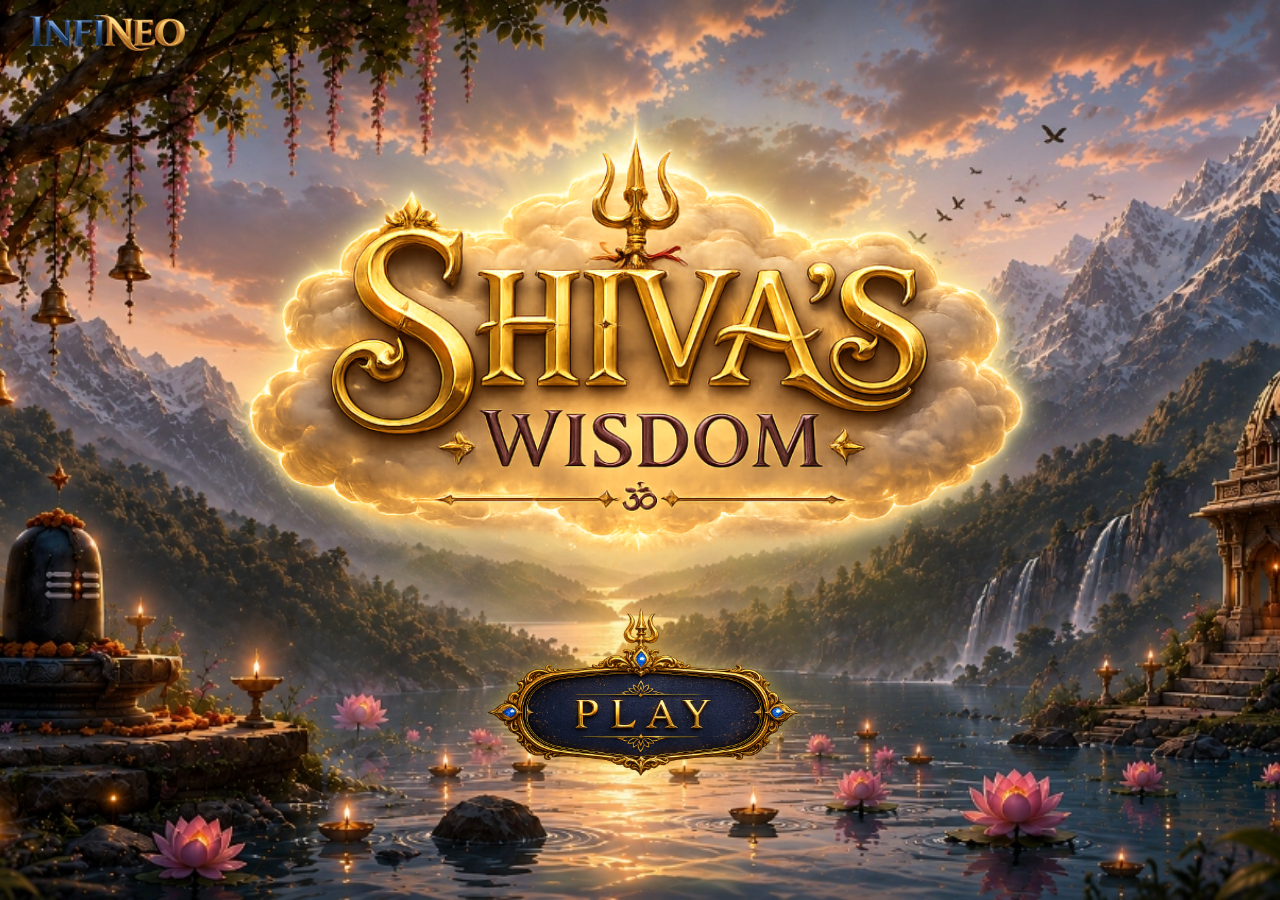
==== commit 6efde85a: "feat: implement core game logic, audio management system, and structured teaching data for the sorti" ====
--- a/index.html
+++ b/index.html
@@ -16,7 +16,7 @@
   <link rel="preconnect" href="https://fonts.googleapis.com">
   <link rel="preconnect" href="https://fonts.gstatic.com" crossorigin>
   <link
-    href="https://fonts.googleapis.com/css2?family=Cinzel+Decorative:wght@700&family=Comfortaa:wght@500;700&family=Outfit:wght@400;600;800&family=Playfair+Display:ital,wght@0,400;0,700;1,400&family=Fredoka:wght@700&family=DynaPuff:wght@700&display=swap"
+    href="https://fonts.googleapis.com/css2?family=Cinzel+Decorative:wght@700&family=Comfortaa:wght@500;700&family=Outfit:wght@400;600;800&family=Playfair+Display:ital,wght@0,400;0,700;1,400&family=Fredoka:wght@700&family=DynaPuff:wght@700&family=Berkshire+Swash&display=swap"
     rel="stylesheet">
 </head>
 
@@ -25,89 +25,93 @@
     <div id="game-bg" class="game-bg"></div>
     <!-- Top Navigation / Header (visible during gameplay and ending) -->
     <header id="game-header">
+
+      <!-- Header Left (Logo) -->
       <div class="header-left">
-        <span class="game-subtitle">Shiva's Wisdom</span>
-      </div>
-
-      <!-- Lotus Progress Tracker -->
-      <div id="lotus-tracker" class="lotus-tracker">
-        <div class="lotus-slot" id="lotus-slot-0">
-          <svg class="lotus-flower-svg" viewBox="0 0 100 100">
-            <!-- Closed/Grey state by default, Class 'bloomed' triggers scale & color -->
-            <path class="lotus-bg"
-              d="M50 15 C45 35 25 45 25 65 C25 80 40 85 50 85 C60 85 75 80 75 65 C75 45 55 35 50 15 Z" fill="#4a5568"
-              opacity="0.3" />
-            <g class="lotus-petals">
-              <path class="petal-back" d="M50 15 C40 30 20 50 30 75 C40 85 60 85 70 75 C80 50 60 30 50 15 Z"
-                fill="#ffccd5" />
-              <path class="petal-left"
-                d="M50 40 C30 50 15 65 25 80 C35 85 50 80 50 80 C50 80 65 85 75 80 C85 65 70 50 50 40 Z"
-                fill="#ff85a1" />
-              <path class="petal-right" d="M50 45 C40 55 30 65 40 80 C50 82 50 82 60 80 C70 65 60 55 50 45 Z"
-                fill="#ff477e" />
-              <path class="petal-center" d="M50 50 C45 60 40 70 50 80 C60 70 55 60 50 50 Z" fill="#ff0a54" />
-              <circle cx="50" cy="73" r="5" fill="#fee440" />
-            </g>
-          </svg>
-        </div>
-        <div class="lotus-slot" id="lotus-slot-1">
-          <svg class="lotus-flower-svg" viewBox="0 0 100 100">
-            <path class="lotus-bg"
-              d="M50 15 C45 35 25 45 25 65 C25 80 40 85 50 85 C60 85 75 80 75 65 C75 45 55 35 50 15 Z" fill="#4a5568"
-              opacity="0.3" />
-            <g class="lotus-petals">
-              <path class="petal-back" d="M50 15 C40 30 20 50 30 75 C40 85 60 85 70 75 C80 50 60 30 50 15 Z"
-                fill="#ffccd5" />
-              <path class="petal-left"
-                d="M50 40 C30 50 15 65 25 80 C35 85 50 80 50 80 C50 80 65 85 75 80 C85 65 70 50 50 40 Z"
-                fill="#ff85a1" />
-              <path class="petal-right" d="M50 45 C40 55 30 65 40 80 C50 82 50 82 60 80 C70 65 60 55 50 45 Z"
-                fill="#ff477e" />
-              <path class="petal-center" d="M50 50 C45 60 40 70 50 80 C60 70 55 60 50 50 Z" fill="#ff0a54" />
-              <circle cx="50" cy="73" r="5" fill="#fee440" />
-            </g>
-          </svg>
-        </div>
-        <div class="lotus-slot" id="lotus-slot-2">
-          <svg class="lotus-flower-svg" viewBox="0 0 100 100">
-            <path class="lotus-bg"
-              d="M50 15 C45 35 25 45 25 65 C25 80 40 85 50 85 C60 85 75 80 75 65 C75 45 55 35 50 15 Z" fill="#4a5568"
-              opacity="0.3" />
-            <g class="lotus-petals">
-              <path class="petal-back" d="M50 15 C40 30 20 50 30 75 C40 85 60 85 70 75 C80 50 60 30 50 15 Z"
-                fill="#ffccd5" />
-              <path class="petal-left"
-                d="M50 40 C30 50 15 65 25 80 C35 85 50 80 50 80 C50 80 65 85 75 80 C85 65 70 50 50 40 Z"
-                fill="#ff85a1" />
-              <path class="petal-right" d="M50 45 C40 55 30 65 40 80 C50 82 50 82 60 80 C70 65 60 55 50 45 Z"
-                fill="#ff477e" />
-              <path class="petal-center" d="M50 50 C45 60 40 70 50 80 C60 70 55 60 50 50 Z" fill="#ff0a54" />
-              <circle cx="50" cy="73" r="5" fill="#fee440" />
-            </g>
-          </svg>
-        </div>
-        <div class="lotus-slot" id="lotus-slot-3">
-          <svg class="lotus-flower-svg" viewBox="0 0 100 100">
-            <path class="lotus-bg"
-              d="M50 15 C45 35 25 45 25 65 C25 80 40 85 50 85 C60 85 75 80 75 65 C75 45 55 35 50 15 Z" fill="#4a5568"
-              opacity="0.3" />
-            <g class="lotus-petals">
-              <path class="petal-back" d="M50 15 C40 30 20 50 30 75 C40 85 60 85 70 75 C80 50 60 30 50 15 Z"
-                fill="#ffccd5" />
-              <path class="petal-left"
-                d="M50 40 C30 50 15 65 25 80 C35 85 50 80 50 80 C50 80 65 85 75 80 C85 65 70 50 50 40 Z"
-                fill="#ff85a1" />
-              <path class="petal-right" d="M50 45 C40 55 30 65 40 80 C50 82 50 82 60 80 C70 65 60 55 50 45 Z"
-                fill="#ff477e" />
-              <path class="petal-center" d="M50 50 C45 60 40 70 50 80 C60 70 55 60 50 50 Z" fill="#ff0a54" />
-              <circle cx="50" cy="73" r="5" fill="#fee440" />
-            </g>
-          </svg>
-        </div>
-      </div>
-
-      <!-- Header Right (Score & Sound Toggle) -->
+        <img src="assets/company_logo.png" alt="Company Logo" class="brand-logo">
+      </div>
+
+      <!-- Visual Journey Tracker (Centered) -->
+      <div id="journey-tracker" class="journey-tracker">
+        <div class="journey-node active" id="journey-node-0">
+          <span class="node-icon">🏔️</span>
+          <span class="node-label">Kailash</span>
+        </div>
+        <div class="journey-path"></div>
+        <div class="journey-node" id="journey-node-1">
+          <span class="node-icon">🪷</span>
+          <span class="node-label">Lotus Pond</span>
+        </div>
+        <div class="journey-path"></div>
+        <div class="journey-node" id="journey-node-2">
+          <span class="node-icon">🌲</span>
+          <span class="node-label">Forest</span>
+        </div>
+        <div class="journey-path"></div>
+        <div class="journey-node" id="journey-node-3">
+          <span class="node-icon">🛕</span>
+          <span class="node-label">Temple</span>
+        </div>
+        <div class="journey-path"></div>
+        <div class="journey-node" id="journey-node-4">
+          <span class="node-icon">🌌</span>
+          <span class="node-label">Cosmic</span>
+        </div>
+      </div>
+
+      <!-- Header Right (Lotus Counter & Sound Toggle) -->
       <div class="header-right">
+        <!-- Lotus Progress Tracker -->
+        <div id="lotus-tracker" class="lotus-tracker">
+          <div class="lotus-slot" id="lotus-slot-0">
+            <svg class="lotus-flower-svg" viewBox="0 0 100 100">
+              <path class="lotus-bg" d="M50 15 C45 35 25 45 25 65 C25 80 40 85 50 85 C60 85 75 80 75 65 C75 45 55 35 50 15 Z" fill="#4a5568" opacity="0.3" />
+              <g class="lotus-petals">
+                <path class="petal-back" d="M50 15 C40 30 20 50 30 75 C40 85 60 85 70 75 C80 50 60 30 50 15 Z" fill="#ffccd5" />
+                <path class="petal-left" d="M50 40 C30 50 15 65 25 80 C35 85 50 80 50 80 C50 80 65 85 75 80 C85 65 70 50 50 40 Z" fill="#ff85a1" />
+                <path class="petal-right" d="M50 45 C40 55 30 65 40 80 C50 82 50 82 60 80 C70 65 60 55 50 45 Z" fill="#ff477e" />
+                <path class="petal-center" d="M50 50 C45 60 40 70 50 80 C60 70 55 60 50 50 Z" fill="#ff0a54" />
+                <circle cx="50" cy="73" r="5" fill="#fee440" />
+              </g>
+            </svg>
+          </div>
+          <div class="lotus-slot" id="lotus-slot-1">
+            <svg class="lotus-flower-svg" viewBox="0 0 100 100">
+              <path class="lotus-bg" d="M50 15 C45 35 25 45 25 65 C25 80 40 85 50 85 C60 85 75 80 75 65 C75 45 55 35 50 15 Z" fill="#4a5568" opacity="0.3" />
+              <g class="lotus-petals">
+                <path class="petal-back" d="M50 15 C40 30 20 50 30 75 C40 85 60 85 70 75 C80 50 60 30 50 15 Z" fill="#ffccd5" />
+                <path class="petal-left" d="M50 40 C30 50 15 65 25 80 C35 85 50 80 50 80 C50 80 65 85 75 80 C85 65 70 50 50 40 Z" fill="#ff85a1" />
+                <path class="petal-right" d="M50 45 C40 55 30 65 40 80 C50 82 50 82 60 80 C70 65 60 55 50 45 Z" fill="#ff477e" />
+                <path class="petal-center" d="M50 50 C45 60 40 70 50 80 C60 70 55 60 50 50 Z" fill="#ff0a54" />
+                <circle cx="50" cy="73" r="5" fill="#fee440" />
+              </g>
+            </svg>
+          </div>
+          <div class="lotus-slot" id="lotus-slot-2">
+            <svg class="lotus-flower-svg" viewBox="0 0 100 100">
+              <path class="lotus-bg" d="M50 15 C45 35 25 45 25 65 C25 80 40 85 50 85 C60 85 75 80 75 65 C75 45 55 35 50 15 Z" fill="#4a5568" opacity="0.3" />
+              <g class="lotus-petals">
+                <path class="petal-back" d="M50 15 C40 30 20 50 30 75 C40 85 60 85 70 75 C80 50 60 30 50 15 Z" fill="#ffccd5" />
+                <path class="petal-left" d="M50 40 C30 50 15 65 25 80 C35 85 50 80 50 80 C50 80 65 85 75 80 C85 65 70 50 50 40 Z" fill="#ff85a1" />
+                <path class="petal-right" d="M50 45 C40 55 30 65 40 80 C50 82 50 82 60 80 C70 65 60 55 50 45 Z" fill="#ff477e" />
+                <path class="petal-center" d="M50 50 C45 60 40 70 50 80 C60 70 55 60 50 50 Z" fill="#ff0a54" />
+                <circle cx="50" cy="73" r="5" fill="#fee440" />
+              </g>
+            </svg>
+          </div>
+          <div class="lotus-slot" id="lotus-slot-3">
+            <svg class="lotus-flower-svg" viewBox="0 0 100 100">
+              <path class="lotus-bg" d="M50 15 C45 35 25 45 25 65 C25 80 40 85 50 85 C60 85 75 80 75 65 C75 45 55 35 50 15 Z" fill="#4a5568" opacity="0.3" />
+              <g class="lotus-petals">
+                <path class="petal-back" d="M50 15 C40 30 20 50 30 75 C40 85 60 85 70 75 C80 50 60 30 50 15 Z" fill="#ffccd5" />
+                <path class="petal-left" d="M50 40 C30 50 15 65 25 80 C35 85 50 80 50 80 C50 80 65 85 75 80 C85 65 70 50 50 40 Z" fill="#ff85a1" />
+                <path class="petal-right" d="M50 45 C40 55 30 65 40 80 C50 82 50 82 60 80 C70 65 60 55 50 45 Z" fill="#ff477e" />
+                <path class="petal-center" d="M50 50 C45 60 40 70 50 80 C60 70 55 60 50 50 Z" fill="#ff0a54" />
+                <circle cx="50" cy="73" r="5" fill="#fee440" />
+              </g>
+            </svg>
+          </div>
+        </div>
         <div id="scoreboard" class="scoreboard">
           <span class="score-label">Wisdom Score:</span>
           <span id="score-val" class="score-value">0</span>
@@ -127,39 +131,44 @@
       <div class="scene-content" id="scene-content">
         <canvas id="ambient-canvas" class="ambient-canvas"></canvas>
 
-        <!-- Sunrise & Sky Background -->
-        <div class="sky-background">
-          <!-- Golden Sunrise Sun -->
-          <div class="sunrise-sun"></div>
-        </div>
-
-        <!-- Mount Kailash Layered SVG -->
-        <div class="kailash-mountains">
-          <svg class="kailash-svg" viewBox="0 0 1000 500" preserveAspectRatio="none">
-            <defs>
-              <linearGradient id="mountain-grad" x1="0%" y1="0%" x2="0%" y2="100%">
-                <stop offset="0%" stop-color="#f8f9fa" />
-                <stop offset="30%" stop-color="#e9ecef" />
-                <stop offset="60%" stop-color="#4a5568" />
-                <stop offset="100%" stop-color="#1a202c" />
-              </linearGradient>
-              <linearGradient id="peak-grad" x1="0%" y1="0%" x2="0%" y2="100%">
-                <stop offset="0%" stop-color="#ffffff" />
-                <stop offset="100%" stop-color="#c5d3e8" stop-opacity="0" />
-              </linearGradient>
-            </defs>
-            <!-- Side Peaks -->
-            <polygon points="100,500 300,200 500,500" fill="#2d3748" opacity="0.6" />
-            <polygon points="500,500 750,150 950,500" fill="#2d3748" opacity="0.7" />
-            <!-- Sacred Center Peak (Kailash) -->
-            <polygon points="250,500 500,100 750,500" fill="url(#mountain-grad)" />
-            <!-- Snow Cap on Kailash Peak -->
-            <polygon points="400,260 500,100 600,260" fill="url(#peak-grad)" />
-            <!-- Accent lines on mountain -->
-            <path d="M500,100 L490,200 L520,300 L500,450" stroke="#a0aec0" stroke-width="2" fill="none" opacity="0.3" />
-            <path d="M500,100 L520,180 L480,270 L510,380" stroke="#ffffff" stroke-width="1.5" fill="none"
-              opacity="0.5" />
-          </svg>
+        <!-- Background Layers for Smooth Transitions and Blur Effects -->
+        <div class="background-layers">
+          <!-- Sunrise & Sky Background -->
+          <div class="sky-background">
+            <!-- Golden Sunrise Sun -->
+            <div class="sunrise-sun"></div>
+          </div>
+
+          <!-- Ambient Background Layer for Birds and Clouds -->
+          <div id="ambient-bg-layer" class="ambient-layer bg-layer"></div>
+
+          <!-- Mount Kailash Layered SVG -->
+          <div class="kailash-mountains">
+            <svg class="kailash-svg" viewBox="0 0 1000 500" preserveAspectRatio="none">
+              <defs>
+                <linearGradient id="mountain-grad" x1="0%" y1="0%" x2="0%" y2="100%">
+                  <stop offset="0%" stop-color="#f8f9fa" />
+                  <stop offset="30%" stop-color="#e9ecef" />
+                  <stop offset="60%" stop-color="#4a5568" />
+                  <stop offset="100%" stop-color="#1a202c" />
+                </linearGradient>
+                <linearGradient id="peak-grad" x1="0%" y1="0%" x2="0%" y2="100%">
+                  <stop offset="0%" stop-color="#ffffff" />
+                  <stop offset="100%" stop-color="#c5d3e8" stop-opacity="0" />
+                </linearGradient>
+              </defs>
+              <!-- Side Peaks -->
+              <polygon points="100,500 300,200 500,500" fill="#2d3748" opacity="0.6" />
+              <polygon points="500,500 750,150 950,500" fill="#2d3748" opacity="0.7" />
+              <!-- Sacred Center Peak (Kailash) -->
+              <polygon points="250,500 500,100 750,500" fill="url(#mountain-grad)" />
+              <!-- Snow Cap on Kailash Peak -->
+              <polygon points="400,260 500,100 600,260" fill="url(#peak-grad)" />
+              <!-- Accent lines on mountain -->
+              <path d="M500,100 L490,200 L520,300 L500,450" stroke="#a0aec0" stroke-width="2" fill="none" opacity="0.3" />
+              <path d="M500,100 L520,180 L480,270 L510,380" stroke="#ffffff" stroke-width="1.5" fill="none" opacity="0.5" />
+            </svg>
+          </div>
         </div>
 
         <!-- Sacred Rock for Lord Shiva -->
@@ -337,6 +346,9 @@
             <p id="vishnu-speech-text">...</p>
           </div>
         </div>
+
+        <!-- Ambient Foreground Layer for Fireflies and Leaves -->
+        <div id="ambient-fg-layer" class="ambient-layer fg-layer"></div>
         
         <!-- Cloud sentences spoken by Shiva (Step 1 & 2) -->
         <div id="sentence-container" class="sentence-container hidden">
@@ -400,9 +412,6 @@
               <circle cx="100" cy="130" r="10" fill="#fee440" />
             </g>
           </svg>
-          <div id="wisdom-reveal-text" class="wisdom-reveal-text hidden">
-            ✨ Wisdom Has Been Restored ✨
-          </div>
         </div>
       </div>
 
@@ -415,43 +424,62 @@
     <!-- Ambient water shimmer overlay -->
     <div class="water-shimmer"></div>
     
+    <!-- Top Left Company Logo on Landing Page -->
+    <div class="landing-company-logo">
+      <img src="assets/company_logo.png" alt="Company Logo">
+    </div>
+
     <!-- Transparent Logo Centerpiece -->
     <div class="logo-container">
-      <img src="assets/logo.png" id="logo-centerpiece" alt="Shiva's Wisdom Logo">
+      <div class="magical-logo-wrapper">
+        <div class="logo-halo"></div>
+        <div class="logo-rays"></div>
+        <img src="assets/logo.png" id="logo-centerpiece" alt="Shiva's Wisdom Logo">
+        <div class="css-sparkles">
+          <!-- Small glowing dust / sparkles -->
+          <div class="sparkle s1"></div>
+          <div class="sparkle s2"></div>
+          <div class="sparkle s3"></div>
+          <div class="sparkle s4"></div>
+          <div class="sparkle s5"></div>
+          <div class="sparkle s6"></div>
+          <div class="sparkle s7"></div>
+          <div class="sparkle s8"></div>
+          <div class="sparkle s9"></div>
+          <div class="sparkle s10"></div>
+        </div>
+      </div>
     </div>
     
     <!-- Custom Play Button wrapped for independent float animation -->
     <div class="play-button-wrapper">
       <div class="button-reflection"></div>
-      <button id="btn-begin-wisdom" class="btn-play-premium" aria-label="Play Game">
-        <span class="btn-text">PLAY</span>
-        <span class="button-lotus-emblem"></span>
+      <button id="btn-begin-wisdom" class="custom-play-btn" aria-label="Play Game">
+        <img src="assets/play-button.png" class="play-btn-image" alt="Play Game">
       </button>
     </div>
   </div>
 
   <!-- SCREEN 3: Ending Screen Overlay -->
-  <div id="screen-ending" class="screen-overlay hidden">
-    <div class="glass-card text-center ending-card">
-      <h1 class="ending-title">Your Wisdom Journey is Complete</h1>
-      <p class="ending-desc">
-        With your assistance, the teachings are complete. The wisdom of Shiva shines bright upon the world once more,
-        and Vishnu bows in gratitude.
-      </p>
-
-      <!-- Score & Lotus Summary Card -->
-      <div class="result-card">
-        <div class="final-score-container">
-          <span class="final-score-lbl">Final Wisdom Score</span>
-          <span id="final-score-val" class="final-score-num">0</span>
-        </div>
-        <div class="lotus-summary">
-          <div class="bloom-icon">🌸 🌸 🌸 🌸</div>
-          <span class="bloom-caption">4/4 Teachings Restored</span>
-        </div>
-      </div>
-
+  <div id="screen-ending" class="screen-overlay cinematic-ending hidden">
+    <!-- Magical Effects Layer (particles, stars, light rays) -->
+    <div id="ending-effects-layer" class="ending-effects-layer"></div>
+    
+    <div class="cinematic-content">
+      <img id="wisdom-restored-img" class="wisdom-restored-img float-pulse" src="assets/images/wisdom_restored.png" alt="Wisdom Has Been Restored">
+      
+      <div id="final-score-float" class="final-score-float">
+        <div class="score-title">Wisdom Score</div>
+        <div class="score-stars">★★★★★★★★★★★★★★</div>
+        <div id="final-score-num" class="score-value">0</div>
+      </div>
+      
+      <div id="ending-buttons" class="ending-buttons hidden">
+        <button id="btn-play-again" class="magical-btn">Play Again</button>
+        <button id="btn-return-home" class="magical-btn">Main Menu</button>
+      </div>
     </div>
+  </div>
 
     <!-- Load JavaScript modular files sequentially -->
     <script src="js/teachings.js"></script>
--- a/css/style.css
+++ b/css/style.css
@@ -134,12 +134,46 @@
   pointer-events: auto;
 }
 
-.game-subtitle {
-  font-family: var(--font-display);
-  font-size: 1.4rem;
-  letter-spacing: 2px;
-  color: var(--color-saffron-light);
-  text-shadow: 0 2px 10px rgba(251, 133, 0, 0.4);
+/* Header Brand Logo */
+.header-left {
+  display: flex;
+  align-items: center;
+  z-index: 25;
+  pointer-events: auto;
+}
+
+.brand-logo {
+  height: clamp(30px, 4vh, 45px);
+  width: auto;
+  object-fit: contain;
+  filter: drop-shadow(0 2px 4px rgba(0,0,0,0.3));
+  transition: transform 0.3s ease;
+}
+
+.brand-logo:hover {
+  transform: scale(1.05);
+}
+
+/* Landing Page Brand Logo */
+.landing-company-logo {
+  position: absolute;
+  top: 15px;
+  left: 30px;
+  z-index: 50;
+  display: flex;
+  align-items: center;
+}
+
+.landing-company-logo img {
+  height: clamp(30px, 4vh, 45px);
+  width: auto;
+  object-fit: contain;
+  filter: drop-shadow(0 2px 4px rgba(0,0,0,0.3));
+  transition: transform 0.3s ease;
+}
+
+.landing-company-logo img:hover {
+  transform: scale(1.05);
 }
 
 /* Lotus Flower Progress Bar */
@@ -463,73 +497,179 @@
 .blank-placeholder {
   background: url('../assets/clouds/cloud.png') no-repeat center center;
   background-size: 100% 100%;
-  color: #4a290d;
+  color: #4A2B08; /* rich dark golden-brown */
   padding: 0 clamp(10px, 1.8vw, 24px) clamp(10px, 1.5vh, 18px) clamp(10px, 1.8vw, 24px); /* Swapped to standard viewport units */
   border-radius: 0;
   border: none;
-  font-size: clamp(17px, 2.5vw, 27px); /* Scaled font size proportionally using vw */
-  font-weight: 700;
-  transition: filter 0.3s ease, opacity 0.5s ease;
+  font-family: 'Berkshire Swash', cursive;
+  font-weight: 400;
+  font-size: clamp(28px, 2.3vw, 42px);
+  letter-spacing: 0.5px;
+  line-height: 1;
+  text-align: center;
+  text-shadow:
+    0 1px 0 #FFF8DC,
+    0 2px 4px rgba(255,220,120,0.45),
+    0 0 10px rgba(255,215,120,0.25);
+  -webkit-font-smoothing: antialiased;
+  -moz-osx-font-smoothing: grayscale;
+  text-rendering: optimizeLegibility;
+  transition: filter 0.3s ease, opacity 0.5s ease, scale 0.25s ease-in-out, text-shadow 0.25s ease-in-out;
   position: relative;
-  text-shadow: none;
-  width: clamp(180px, 20vw, 235px); /* Increased size using vw */
-  height: clamp(120px, 13vh, 157px); /* 1.5 aspect ratio using vh */
-  display: inline-flex;
-  align-items: center;
-  justify-content: center;
-  margin: 0 -22px; /* Slight 10-15% horizontal overlap margin */
-  z-index: 2;
-  box-sizing: border-box;
-  filter: drop-shadow(0 4px 8px rgba(0, 0, 0, 0.12));
+  will-change: transform, opacity; /* GPU Performance Optimization */
   
-  /* Staggered entrance animation with failsafe opacity: 1 baseline */
+  /* Bevel & emboss effect with soft warm golden outer glow */
+  /* Magical Cloud Styles */
+  .word-cloud,
+  .word-blank,
+  .blank-placeholder {
+    /* Use aspect ratio to allow auto-scaling width while maintaining proportion */
+    aspect-ratio: 1.8 / 1;
+    height: auto;
+    min-width: clamp(140px, 15vw, 180px);
+    
+    background-size: 100% 100%;
+    background-position: center;
+    background-repeat: no-repeat;
+    
+    display: inline-flex;
+    align-items: center;
+    justify-content: center;
+    
+    /* 5-10% overlap */
+    margin: 0 -2vw;
+    padding: 0 35px; /* Ensures text pushes width if long */
+    
+    z-index: 2;
+    filter: drop-shadow(0 15px 20px rgba(0, 0, 0, 0.4)); /* Soft shadow for depth */
+    
+    /* Smooth transition for when flying into sentence */
+    transition: filter 0.3s ease, opacity 0.3s ease;
+  }
+  
+  /* The 4 custom cloud designs + special first cloud */
+  .word-cloud.cloud_first { background-image: url('../assets/clouds/first_letter_cloud.png'); }
+  .word-cloud.cloud_1 { background-image: url('../assets/clouds/cloud_1.png'); }
+  .word-cloud.cloud_2 { background-image: url('../assets/clouds/cloud_2.png'); }
+  .word-cloud.cloud_3 { background-image: url('../assets/clouds/cloud_3.png'); }
+  .word-cloud.cloud_4 { background-image: url('../assets/clouds/cloud_4.png'); }
+  
+  .cloud-text {
+    font-family: 'Berkshire Swash', cursive;
+    font-weight: 400;
+    font-size: clamp(28px, 2.3vw, 42px);
+    letter-spacing: 0.5px;
+    line-height: 1;
+    text-align: center;
+    color: #4A2B08; /* rich dark golden-brown */
+    text-shadow:
+      0 1px 0 #FFF8DC,
+      0 2px 4px rgba(255,220,120,0.45),
+      0 0 10px rgba(255,215,120,0.25);
+    z-index: 3;
+    pointer-events: none;
+  }
+  
+  .word-cloud:hover {
+    transform: scale(1.04);
+    z-index: 10;
+  }
+  
+  /* Base opacity is 1. JS manages entrance animations and sets inline opacity: 0 initially */
   opacity: 1;
-  animation: cloudEntrance 850ms cubic-bezier(0.25, 0.46, 0.45, 0.94) forwards;
 }
 
 @keyframes cloudEntrance {
   0% {
     opacity: 0;
-    top: 15px; /* Float up 15px */
-  }
-  100% {
+    transform: translateX(-100%) scale(0.95);
+  }
+  70% {
     opacity: 1;
-    top: 0;
+    transform: translateX(3px) scale(1.0);
+  }
+  100% {
+    opacity: 1;
+    transform: translateX(0) scale(1.0);
   }
 }
 
 .word-cloud:hover {
   z-index: 10;
+  scale: 1.04; /* Slightly increase scale by ~4% */
   filter: drop-shadow(0 0 10px rgba(254, 228, 64, 0.5)) drop-shadow(0 4px 8px rgba(0, 0, 0, 0.15));
+  text-shadow:
+    -0.5px -0.5px 0px rgba(255, 255, 255, 0.9),
+    0.5px 0.5px 0px rgba(44, 22, 7, 0.9),
+    0 0 12px rgba(254, 228, 64, 0.9), /* Brighten glow on hover */
+    0 2px 4px rgba(44, 22, 7, 0.4);
+  /* Override textGlowBreath to keep hover text-shadow static, but keep float */
+  animation: breatheCloud 4.5s ease-in-out infinite alternate;
 }
 
 .word-cloud.glowing {
   filter: drop-shadow(0 0 12px var(--color-gold)) brightness(1.1);
   box-shadow: none;
   border-color: transparent;
-  transition: filter 0.8s ease, transform 0.8s ease;
+  transition: filter 0.8s ease, transform 0.8s ease, scale 0.25s ease-in-out, text-shadow 0.25s ease-in-out;
+  scale: 1.04;
+  text-shadow:
+    -0.5px -0.5px 0px rgba(255, 255, 255, 0.9),
+    0.5px 0.5px 0px rgba(44, 22, 7, 0.9),
+    0 0 14px rgba(254, 228, 64, 0.95),
+    0 2px 4px rgba(44, 22, 7, 0.4);
+  animation-play-state: paused;
 }
 
 .word-cloud.locked-arrival {
   filter: drop-shadow(0 0 25px var(--color-gold)) brightness(1.4);
   transform: scale(1.15) !important;
+  text-shadow:
+    -0.5px -0.5px 0px rgba(255, 255, 255, 0.9),
+    0.5px 0.5px 0px rgba(44, 22, 7, 0.9),
+    0 0 14px rgba(254, 228, 64, 0.95),
+    0 2px 4px rgba(44, 22, 7, 0.4);
 }
 
 /* Missing Word Blank Placeholder styled as a matching cloud shape */
 .word-blank,
 .blank-placeholder {
-  opacity: 0.55;
-  filter: grayscale(1) brightness(0.9) drop-shadow(0 4px 8px rgba(0, 0, 0, 0.08));
+  opacity: 1;
+  filter: brightness(1.15) drop-shadow(0 4px 8px rgba(0, 0, 0, 0.08));
   border-bottom: none;
   align-self: center;
   animation: cloudEntrance 850ms cubic-bezier(0.25, 0.46, 0.45, 0.94) forwards,
-             blankPulse 1.5s ease-in-out infinite alternate;
+             blankDivineGlow 3s ease-in-out infinite alternate;
   animation-delay: 0s, 850ms; /* Pulse starts after entrance fade-in */
 }
 
-@keyframes blankPulse {
-  0% { opacity: 0.4; }
-  100% { opacity: 0.85; }
+/* Faint golden sparkle / pulsing glow inside the empty cloud */
+@keyframes blankDivineGlow {
+  0% { 
+    filter: brightness(1.1) drop-shadow(0 4px 8px rgba(0, 0, 0, 0.08)) drop-shadow(0 0 5px rgba(254, 228, 64, 0.2)); 
+  }
+  100% { 
+    filter: brightness(1.25) drop-shadow(0 4px 8px rgba(0, 0, 0, 0.08)) drop-shadow(0 0 15px rgba(254, 228, 64, 0.6)); 
+  }
+}
+
+/* Stop the breathing animation and revert to normal cloud style after correct word is placed */
+.blank-placeholder.locked-arrival,
+.blank-placeholder.glowing,
+.blank-placeholder.filled-success-pulse {
+  animation: none !important;
+  filter: drop-shadow(0 4px 8px rgba(0, 0, 0, 0.08)); /* Normal shadow */
+}
+
+/* Fade in the text smoothly when filled */
+.blank-placeholder .cloud-text {
+  opacity: 0;
+  transition: opacity 400ms ease;
+}
+.blank-placeholder.locked-arrival .cloud-text,
+.blank-placeholder.glowing .cloud-text,
+.blank-placeholder.filled-success-pulse .cloud-text {
+  opacity: 1;
 }
 
 /* Subtle static vertical baseline offsets (within ±5px range) for an organic floating line */
@@ -704,7 +844,7 @@
   pointer-events: none;
   z-index: 1;
   transition: opacity 0.5s ease, transform 0.5s ease;
-  margin-top: 15px; /* 12-18px gap below the cloud */
+  margin-top: clamp(2px, 0.8vh, 8px); /* Reduced gap to hover just above petals */
 }
 
 /* Warm Golden Glow Layer */
@@ -743,21 +883,36 @@
 .option-cloud {
   background: url('../assets/clouds/cloud.png') no-repeat center center;
   background-size: 100% 100%;
-  color: #4a290d;
+  color: #4A2B08; /* rich dark golden-brown */
   border: none;
   box-shadow: none;
-  font-size: clamp(12px, 1.8vw, 22px); /* Swapped cqw to vw */
-  font-weight: 700;
-  padding: 0 clamp(12px, 3vw, 36px) clamp(10px, 1.8vh, 18px) clamp(12px, 3vw, 36px); /* Swapped cqw/cqh to vw/vh */
+  font-family: 'Berkshire Swash', cursive;
+  font-weight: 400;
+  font-size: clamp(31px, 2.4vw, 44px);
+  letter-spacing: 0.5px;
+  line-height: 1;
+  text-align: center;
+  padding: 0 clamp(13px, 3.3vw, 40px) clamp(11px, 2.2vh, 22px) clamp(13px, 3.3vw, 40px);
   border-radius: 0;
-  width: clamp(110px, 14vw, 160px); /* Swapped cqw to vw */
-  height: clamp(73px, 9.3vh, 107px); /* Swapped cqh to vh */
+  width: clamp(132px, 16.5vw, 191px);
+  height: clamp(88px, 11vh, 128px);
   display: inline-flex;
   align-items: center;
   justify-content: center;
   position: relative;
   z-index: 3;
-  transition: opacity 0.5s ease;
+  -webkit-font-smoothing: antialiased;
+  -moz-osx-font-smoothing: grayscale;
+  text-rendering: optimizeLegibility;
+  will-change: transform, opacity;
+  
+  text-shadow:
+    0 1px 0 #FFF8DC,
+    0 2px 4px rgba(255,220,120,0.45),
+    0 0 10px rgba(255,215,120,0.25);
+    
+  transition: opacity 0.5s ease, scale 0.25s ease-in-out, text-shadow 0.25s ease-in-out;
+  animation: textGlowBreath 3s ease-in-out infinite alternate;
 }
 
 /* Water ripple overlay at the base of the floating container */
@@ -821,13 +976,63 @@
 
 .option-container:hover {
   animation-play-state: paused;
-  transform: scale(1.15) translateY(-8px) !important;
-  filter: drop-shadow(0 0 15px rgba(255, 255, 255, 0.45)) brightness(1.05);
+  transform: translateY(-8px) !important;
   z-index: 50;
+  background: transparent;
+  border: none;
+  box-shadow: none;
+  outline: none;
+}
+
+/* Strictly remove ALL default browser highlights, rectangles, and focus rings */
+.option-container,
+.option-container:focus,
+.option-container:active,
+.option-container:focus-visible,
+.option-container.selected,
+.option-container.glowing,
+.option-cloud,
+.option-cloud:focus,
+.option-cloud:active,
+.option-cloud:focus-visible,
+.option-cloud.selected {
+  outline: none !important;
+  border: none !important;
+  box-shadow: none !important;
+  -webkit-tap-highlight-color: transparent !important;
+}
+
+.option-container:hover .option-cloud {
+  scale: 1.04; /* Slightly scale up cloud inside hovered container */
+  filter: drop-shadow(0 0 10px rgba(255,215,120,0.6))
+          drop-shadow(0 0 20px rgba(255,215,120,0.4))
+          drop-shadow(0 0 30px rgba(255,240,180,0.25)) brightness(1.08);
+  text-shadow:
+    -0.5px -0.5px 0px rgba(255, 255, 255, 0.9),
+    0.5px 0.5px 0px rgba(44, 22, 7, 0.9),
+    0 0 12px rgba(254, 228, 64, 0.9), /* Brighten text glow */
+    0 2px 4px rgba(44, 22, 7, 0.4);
+  animation-play-state: paused; /* Pause text glow breath on hover */
+}
+
+.option-container.glowing {
+  background: transparent;
+  border: none;
+  box-shadow: none;
+  outline: none;
 }
 
 .option-container.glowing .option-cloud {
-  filter: drop-shadow(0 0 12px var(--color-gold)) brightness(1.15);
+  scale: 1.05;
+  filter: drop-shadow(0 0 10px rgba(255,215,120,0.6))
+          drop-shadow(0 0 20px rgba(255,215,120,0.4))
+          drop-shadow(0 0 30px rgba(255,240,180,0.25)) brightness(1.15);
+  text-shadow:
+    -0.5px -0.5px 0px rgba(255, 255, 255, 0.9),
+    0.5px 0.5px 0px rgba(44, 22, 7, 0.9),
+    0 0 14px rgba(254, 228, 64, 0.95),
+    0 2px 4px rgba(44, 22, 7, 0.4);
+  animation-play-state: paused;
 }
 
 .option-container.glowing .option-glow {
@@ -1094,6 +1299,12 @@
   top: 0;
   z-index: 1000;
   
+  /* Layout variables for enlarged logo and overlapping play button */
+  --logo-width: clamp(550px, 85vw, 1100px);
+  --logo-max-width: min(95vw, 115vh);
+  --logo-height: calc(min(var(--logo-width), var(--logo-max-width)) / 1.5);
+  --btn-height: 54px;
+  --overlap: 8px; /* ~15% overlap of the 54px play button height */
   /* Fade out over 500ms when hidden is added */
   transition: opacity 500ms ease, visibility 500ms ease !important;
 }
@@ -1110,16 +1321,7 @@
   background-size: cover;
   z-index: 1;
   pointer-events: none;
-  transform: scale(1);
-  /* Very slow breeze animation simulating wind */
-  animation: backgroundBreeze 24s ease-in-out infinite alternate;
   transition: transform 500ms cubic-bezier(0.25, 1, 0.5, 1), filter 500ms cubic-bezier(0.25, 1, 0.5, 1);
-}
-
-@keyframes backgroundBreeze {
-  0% { transform: scale(1) translate(0, 0); }
-  50% { transform: scale(1.02) translate(3px, 2px); }
-  100% { transform: scale(1) translate(0, 0); }
 }
 
 .welcome-screen-overlay.hidden::before {
@@ -1166,62 +1368,124 @@
 
 /* Transparent Logo Centerpiece */
 .logo-container {
-  position: absolute;
+  display: flex;
+  justify-content: center;
+  align-items: center;
+  position: absolute;
+  top: 42%;
   left: 50%;
-  top: 34%; /* Positioned slightly higher to maintain comfortable gap from the Play button */
   transform: translate(-50%, -50%);
-  width: clamp(380px, 60vw, 760px); /* Increased size for visual presence */
-  height: auto;
-  z-index: 90;
-  pointer-events: none;
-  
-  /* Entrance fade-in and scale-up, followed by slow floating cycle */
-  animation: logoEntrance 1.5s cubic-bezier(0.25, 0.46, 0.45, 0.94) forwards,
-             logoFloat 6s ease-in-out infinite alternate 1.5s;
-}
-
-/* Very soft golden shimmer sheen passing across the logo text */
-.logo-container::after {
-  content: '';
-  position: absolute;
+  width: var(--logo-width);
+  height: var(--logo-height);
+  z-index: 10;
+}
+
+.magical-logo-wrapper {
+  position: relative;
+  width: 100%;
+  height: 100%;
+  display: flex;
+  justify-content: center;
+  align-items: center;
+}
+
+/* 
+  Magical Effects Around Logo 
+*/
+.logo-halo {
+  position: absolute;
+  width: 80%;
+  height: 80%;
+  top: 10%;
+  left: 10%;
+  border-radius: 50%;
+  background: radial-gradient(circle, rgba(254, 228, 64, 0.4) 0%, rgba(254, 228, 64, 0) 70%);
+  filter: blur(20px);
+  z-index: 1;
+  animation: divineGlow 3.5s ease-in-out infinite alternate;
+  pointer-events: none;
+}
+
+.logo-rays {
+  position: absolute;
+  width: 120%;
+  height: 120%;
+  top: -10%;
+  left: -10%;
+  background: repeating-conic-gradient(from 0deg, rgba(254, 228, 64, 0) 0deg, rgba(254, 228, 64, 0.15) 10deg, rgba(254, 228, 64, 0) 20deg);
+  border-radius: 50%;
+  mask-image: radial-gradient(circle, black 20%, transparent 60%);
+  -webkit-mask-image: radial-gradient(circle, black 20%, transparent 60%);
+  z-index: 2;
+  animation: rotateRays 20s linear infinite, divineGlow 3.5s ease-in-out infinite alternate;
+  pointer-events: none;
+}
+
+@keyframes rotateRays {
+  from { transform: rotate(0deg); }
+  to { transform: rotate(360deg); }
+}
+
+@keyframes divineGlow {
+  0% {
+    opacity: 0.4;
+    transform: scale(0.95);
+  }
+  100% {
+    opacity: 1;
+    transform: scale(1.05);
+  }
+}
+
+.css-sparkles {
+  position: absolute;
+  width: 100%;
+  height: 100%;
   top: 0;
-  left: -100%;
-  width: 200%;
-  height: 100%;
-  background: linear-gradient(
-    to right,
-    rgba(255, 255, 255, 0) 0%,
-    rgba(255, 228, 64, 0.45) 50%,
-    rgba(255, 255, 255, 0) 100%
-  );
-  transform: skewX(-25deg);
-  pointer-events: none;
-  z-index: 5;
-  -webkit-mask-image: url('../assets/logo.png');
-  mask-image: url('../assets/logo.png');
-  -webkit-mask-size: contain;
-  mask-size: contain;
-  -webkit-mask-position: center;
-  mask-position: center;
-  -webkit-mask-repeat: no-repeat;
-  mask-repeat: no-repeat;
-  animation: logoShimmer 6.0s infinite ease-in-out;
-}
-
-@keyframes logoShimmer {
-  0% { left: -100%; }
-  22% { left: 100%; }
-  100% { left: 100%; }
+  left: 0;
+  z-index: 3;
+  pointer-events: none;
+}
+
+.sparkle {
+  position: absolute;
+  width: 4px;
+  height: 4px;
+  background-color: #fee440;
+  border-radius: 50%;
+  box-shadow: 0 0 8px 2px rgba(254, 228, 64, 0.8);
+  opacity: 0;
+  animation: floatSparkle 4s ease-in-out infinite;
+}
+
+/* Position and delay sparkles randomly around the wrapper */
+.s1 { top: 20%; left: 10%; animation-delay: 0.1s; }
+.s2 { top: 80%; left: 85%; animation-delay: 1.2s; }
+.s3 { top: 15%; left: 70%; animation-delay: 0.5s; }
+.s4 { top: 70%; left: 15%; animation-delay: 2.1s; }
+.s5 { top: 50%; left: 90%; animation-delay: 1.5s; }
+.s6 { top: 90%; left: 45%; animation-delay: 3.2s; }
+.s7 { top: 10%; left: 40%; animation-delay: 2.8s; }
+.s8 { top: 40%; left: 5%; animation-delay: 0.9s; }
+.s9 { top: 85%; left: 25%; animation-delay: 1.8s; }
+.s10 { top: 30%; left: 80%; animation-delay: 2.5s; }
+
+@keyframes floatSparkle {
+  0% { opacity: 0; transform: translateY(10px) scale(0.5); }
+  50% { opacity: 1; transform: translateY(-10px) scale(1.5); }
+  100% { opacity: 0; transform: translateY(-30px) scale(0.5); }
 }
 
 #logo-centerpiece {
   width: 100%;
   height: auto;
   display: block;
+  position: relative;
+  z-index: 4;
   
-  /* Soft golden glow breathing pulse */
-  filter: drop-shadow(0 0 10px rgba(254, 228, 64, 0.15)) drop-shadow(0 4px 6px rgba(0, 0, 0, 0.2));
-  animation: logoGlowPulse 4.5s ease-in-out infinite alternate;
+  /* Divine glow that pulses */
+  filter: drop-shadow(0 0 15px rgba(254, 228, 64, 0.5)) drop-shadow(0 0 5px rgba(255, 255, 255, 0.8));
+  animation: divineGlow 3.5s ease-in-out infinite alternate;
 }
 
 @keyframes logoEntrance {
@@ -1254,143 +1518,94 @@
 }
 
 /* Play button wrapper running slow breathing scale pulse */
+/* Play button wrapper running slow breathing scale pulse */
 .play-button-wrapper {
   position: absolute;
   left: 50%;
-  top: 66%; /* Positioned comfortably below the centerpiece logo */
-  width: 160px; /* Reduced Play button size by ~22% */
-  height: 54px;
+  /* Move the Play button to overlap the logo's bottom edge */
+  top: calc(42% + (var(--logo-height) / 2) - 20px);
+  width: clamp(280px, 30vw, 340px); /* Scaled to 280-340px responsive */
   transform: translate(-50%, -50%);
   z-index: 100;
   
-  /* Gentle breathing idle animation */
+  /* Ensure no background renders behind the image */
+  background: transparent !important;
+  border: none !important;
+  box-shadow: none !important;
+  overflow: visible !important;
+  
+  /* Gentle floating motion (2-4px up and down) and subtle scale breathing (1 -> 1.03 -> 1) */
   animation: buttonBreath 3.5s ease-in-out infinite alternate;
-  transition: transform 300ms cubic-bezier(0.25, 0.8, 0.25, 1);
 }
 
 @keyframes buttonBreath {
-  0% { transform: translate(-50%, -50%) scale(1.00); }
-  50% { transform: translate(-50%, -50%) scale(1.03); }
-  100% { transform: translate(-50%, -50%) scale(1.00); }
+  0% { transform: translate(-50%, -50%) translateY(-3px) scale(1.00); }
+  100% { transform: translate(-50%, -50%) translateY(3px) scale(1.03); }
 }
 
 /* Soft reflection onto the water below the button */
 .button-reflection {
   position: absolute;
-  top: 125%;
+  top: 100%;
   left: 50%;
   transform: translateX(-50%) scaleY(-0.6);
-  width: 75%;
-  height: 50%;
-  background: linear-gradient(to bottom, rgba(254, 228, 64, 0.25) 0%, rgba(72, 202, 228, 0) 100%);
-  filter: blur(4px);
-  opacity: 0.45;
+  width: 60%;
+  height: 40%;
+  background: linear-gradient(to bottom, rgba(254, 228, 64, 0.4) 0%, rgba(72, 202, 228, 0) 100%);
+  filter: blur(8px);
+  opacity: 0.35;
   pointer-events: none;
   z-index: 5;
 }
 
-/* Custom premium gold-marble PLAY button */
-.btn-play-premium {
+/* Replaced HTML button with image button */
+.custom-play-btn {
+  background: transparent !important;
+  background-color: transparent !important;
+  border: none !important;
+  outline: none !important;
+  box-shadow: none !important;
+  overflow: visible !important;
+  padding: 0;
+  margin: 0;
   width: 100%;
-  height: 100%;
+  height: auto;
+  cursor: pointer;
   display: flex;
-  flex-direction: column;
+  justify-content: center;
   align-items: center;
-  justify-content: center;
-  position: relative;
-  z-index: 10;
+  transition: transform 300ms cubic-bezier(0.25, 0.8, 0.25, 1), filter 300ms ease;
   
-  font-family: var(--font-display);
-  font-weight: 700;
-  text-transform: uppercase;
-  
-  /* Soft cream radial fill simulating a polished white-gold marble texture */
-  background: radial-gradient(circle at 30% 20%, #ffffff 0%, #f7f5f0 50%, #eae5d8 85%, #d4af37 100%);
-  border: 3px solid #d4af37; /* Polished gold border */
-  border-radius: 27px; /* Capsule shape fitting the smaller size */
-  cursor: pointer;
-  outline: none;
-  overflow: hidden;
-  box-sizing: border-box;
-  
-  /* Soft golden inner glow */
-  box-shadow: 
-    inset 0 0 8px rgba(254, 228, 64, 0.5),
-    0 3px 12px rgba(0, 0, 0, 0.2);
-  
-  transition: 
-    border-color 300ms ease,
-    box-shadow 300ms ease;
-}
-
-/* PLAY Text styles */
-.btn-text {
-  font-size: 1.05rem; /* Scaled down proportionally */
-  letter-spacing: 4px;
-  color: #4e342e; /* Dark brown bronze lettering */
-  margin: 0;
-  padding: 0;
-  line-height: 1;
-  text-shadow: 0 1px 0 rgba(255, 255, 255, 0.8), 0 0 3px rgba(212, 175, 55, 0.4);
-}
-
-/* Small pink lotus emblem centered beneath the text */
-.button-lotus-emblem {
+  /* Soft golden glow that slowly pulses */
+  filter: drop-shadow(0 0 10px rgba(254, 228, 64, 0.5));
+  animation: buttonGlowPulse 3s ease-in-out infinite alternate;
+}
+
+@keyframes buttonGlowPulse {
+  0% { filter: drop-shadow(0 0 8px rgba(254, 228, 64, 0.4)); }
+  100% { filter: drop-shadow(0 0 16px rgba(254, 228, 64, 0.8)); }
+}
+
+.play-btn-image {
+  width: 100%;
+  height: auto;
   display: block;
-  width: 18px; /* Slightly scaled down */
-  height: 13px;
-  background: url('../assets/clouds/lotus.png') no-repeat center center;
-  background-size: contain;
-  margin-top: 3px;
-  pointer-events: none;
-  transition: filter 0.3s ease, transform 0.3s ease;
-}
-
-/* Sparkle sheen crossing the button every 5.5 seconds */
-.btn-play-premium::after {
-  content: '';
-  position: absolute;
-  top: -50%;
-  left: -60%;
-  width: 30%;
-  height: 200%;
-  background: linear-gradient(
-    to right,
-    rgba(255, 255, 255, 0) 0%,
-    rgba(255, 255, 255, 0.5) 50%,
-    rgba(255, 255, 255, 0) 100%
-  );
-  transform: rotate(30deg);
-  pointer-events: none;
-  z-index: 5;
-  animation: buttonSheen 5.5s infinite ease-in-out;
-}
-
-@keyframes buttonSheen {
-  0% { left: -60%; }
-  15% { left: 140%; }
-  100% { left: 140%; }
+  /* Ensure original aspect ratio without distortion */
+  object-fit: contain;
 }
 
 /* Button hover effects */
-.play-button-wrapper:hover {
-  transform: translate(-50%, -50%) scale(1.05) translateY(-4px) !important;
-}
-
-.play-button-wrapper:hover .btn-play-premium {
-  border-color: #ffeaa7; /* gold border becomes brighter */
-  box-shadow: 
-    inset 0 0 12px rgba(254, 228, 64, 0.75),
-    0 6px 18px rgba(212, 175, 55, 0.5);
-}
-
-.play-button-wrapper:hover .button-lotus-emblem {
-  filter: drop-shadow(0 0 5px rgba(255, 105, 180, 0.85)); /* lotus glows softly */
-  transform: scale(1.1);
-}
-
-.btn-play-premium:active {
-  transform: scale(0.97);
+.play-button-wrapper:hover .custom-play-btn {
+  /* Slight enlargement (about 8%) and stronger glow */
+  transform: scale(1.08);
+  filter: drop-shadow(0 0 25px rgba(254, 228, 64, 1));
+  animation: none; /* override pulse to stay bright */
+}
+
+/* Click animation: quick press effect spring back */
+.custom-play-btn:active {
+  transform: scale(0.95);
+  transition: transform 100ms cubic-bezier(0.4, 0, 0.2, 1);
 }
 
 .welcome-screen-overlay.hidden .play-button-wrapper {
@@ -1405,16 +1620,8 @@
     transform: none !important;
     animation: none !important;
   }
-  .play-button-wrapper {
-    animation: none !important;
-  }
-  .btn-play-premium {
-    animation: none !important;
-  }
-  .btn-play-premium::after {
-    animation: none !important;
-  }
-  .button-lotus-emblem {
+  .play-button-wrapper,
+  .custom-play-btn {
     animation: none !important;
   }
 }
@@ -1765,18 +1972,67 @@
   }
 }
 
-/* Continuous breathing for other clouds */
+/* Continuous breathing for other clouds (fallback defaults) */
+/* Continuous breathing for other clouds (fallback defaults) */
 .word-cloud {
-  animation: breatheCloud 4.5s ease-in-out infinite alternate;
-}
-
-@keyframes breatheCloud {
-  0% {
-    transform: translateY(0);
-  }
-
-  100% {
-    transform: translateY(-4px);
+  animation: cloudEntrance 1s cubic-bezier(0.4, 0, 0.2, 1) var(--delay, 0s) forwards,
+             breatheCloud1 5s ease-in-out calc(var(--delay, 0s) + 1s) infinite alternate,
+             textGlowBreath 3s ease-in-out calc(var(--delay, 0s) + 1s) infinite alternate;
+}
+
+.word-cloud.cloud_1 { 
+  animation: cloudEntrance 1s cubic-bezier(0.4, 0, 0.2, 1) var(--delay, 0s) forwards,
+             breatheCloud1 5s ease-in-out calc(var(--delay, 0s) + 1s) infinite alternate, 
+             textGlowBreath 3s ease-in-out calc(var(--delay, 0s) + 1s) infinite alternate; 
+}
+.word-cloud.cloud_2 { 
+  animation: cloudEntrance 1s cubic-bezier(0.4, 0, 0.2, 1) var(--delay, 0s) forwards,
+             breatheCloud2 5.5s ease-in-out calc(var(--delay, 0s) + 1s) infinite alternate, 
+             textGlowBreath 3.2s ease-in-out calc(var(--delay, 0s) + 1s) infinite alternate; 
+}
+.word-cloud.cloud_3 { 
+  animation: cloudEntrance 1s cubic-bezier(0.4, 0, 0.2, 1) var(--delay, 0s) forwards,
+             breatheCloud3 4.8s ease-in-out calc(var(--delay, 0s) + 1s) infinite alternate, 
+             textGlowBreath 2.8s ease-in-out calc(var(--delay, 0s) + 1s) infinite alternate; 
+}
+.word-cloud.cloud_4 { 
+  animation: cloudEntrance 1s cubic-bezier(0.4, 0, 0.2, 1) var(--delay, 0s) forwards,
+             breatheCloud4 5.2s ease-in-out calc(var(--delay, 0s) + 1s) infinite alternate, 
+             textGlowBreath 3.4s ease-in-out calc(var(--delay, 0s) + 1s) infinite alternate; 
+}
+
+/* 4 Desynchronized organic floating animations (bobbing + side drift + rotate) */
+@keyframes breatheCloud1 {
+  0% { transform: translate3d(0, 0, 0) rotate(-0.3deg); }
+  100% { transform: translate3d(1px, -3px, 0) rotate(0.3deg); }
+}
+
+@keyframes breatheCloud2 {
+  0% { transform: translate3d(0, 0, 0) rotate(0.2deg); }
+  100% { transform: translate3d(-1.5px, -2.5px, 0) rotate(-0.2deg); }
+}
+
+@keyframes breatheCloud3 {
+  0% { transform: translate3d(0, 0, 0) rotate(-0.4deg); }
+  100% { transform: translate3d(1.5px, -2px, 0) rotate(0.4deg); }
+}
+
+@keyframes breatheCloud4 {
+  0% { transform: translate3d(0, 0, 0) rotate(0.3deg); }
+  100% { transform: translate3d(-1px, -3px, 0) rotate(-0.3deg); }
+}
+
+/* Breathing text shadow golden glow animation */
+@keyframes textGlowBreath {
+  0% {
+    text-shadow:
+      0 0 4px rgba(255, 215, 120, 0.2),
+      0 1px 2px rgba(0, 0, 0, 0.15);
+  }
+  100% {
+    text-shadow:
+      0 0 8px rgba(255, 215, 120, 0.5),
+      0 2px 4px rgba(0, 0, 0, 0.25);
   }
 }
 
@@ -1961,11 +2217,6 @@
   #game-header {
     padding: 10px 15px;
     z-index: 30;
-  }
-
-  .game-subtitle {
-    font-size: 1.1rem;
-    letter-spacing: 1px;
   }
 
   .lotus-slot {
@@ -2220,4 +2471,610 @@
     transform: translate(-50%, -50%) scale(0);
     opacity: 0;
   }
-}+}
+
+/* ==========================================
+   Cinematic Cloud Entrance Sequence
+   ========================================== */
+
+/* Animated entrance for words: smooth slide down from top and soft fade in */
+@keyframes wordReveal {
+  0% {
+    opacity: 0;
+    transform: translateY(-40px) scale(0.96);
+  }
+  100% {
+    opacity: 1;
+    transform: translateY(0) scale(1);
+  }
+}
+
+/* Animated entrance for option clouds: gentle float up and fade in */
+@keyframes optionReveal {
+  0% {
+    opacity: 0;
+    transform: translateY(20px) scale(0.95);
+  }
+  100% {
+    opacity: 1;
+    transform: translateY(0) scale(1);
+  }
+}
+
+/* Magical Sparkles for Cloud Emergence */
+.magical-sparkle {
+  position: absolute;
+  background: radial-gradient(circle, #fee440 0%, rgba(251, 133, 0, 0.8) 50%, rgba(255, 255, 255, 0) 100%);
+  border-radius: 50%;
+  pointer-events: none;
+  z-index: 20;
+  transform: translate(-50%, -50%) scale(1);
+  animation: sparkleFly 0.9s cubic-bezier(0.25, 0.46, 0.45, 0.94) forwards;
+}
+
+@keyframes sparkleFly {
+  0% {
+    transform: translate(-50%, -50%) scale(1);
+    opacity: 1;
+  }
+  100% {
+    transform: translate(calc(-50% + var(--tx)), calc(-50% + var(--ty))) scale(0);
+    opacity: 0;
+  }
+}
+
+/* ==========================================
+   Satisfying Answer Click Feedback
+   ========================================== */
+
+/* CORRECT ANSWER: Glowing Success styles */
+.option-container.correct-success {
+  transform: translate3d(0, 0, 0) scale(1.1) !important;
+  transition: transform 0.3s cubic-bezier(0.22, 1, 0.36, 1) !important;
+  pointer-events: none;
+  z-index: 999;
+}
+
+.option-container.correct-success .option-cloud {
+  animation: correctCloudFlash 0.65s ease-in-out forwards;
+  border: none !important;
+}
+
+@keyframes correctCloudFlash {
+  0% {
+    filter: drop-shadow(0 0 10px rgba(254, 228, 64, 0.8)) brightness(1.15);
+  }
+  50% {
+    filter: drop-shadow(0 0 25px rgba(254, 228, 64, 1)) brightness(1.35);
+  }
+  100% {
+    filter: drop-shadow(0 0 12px rgba(254, 228, 64, 0.8)) brightness(1.0);
+  }
+}
+
+/* Success Halo behind the cloud */
+.magical-halo {
+  position: absolute;
+  left: 50%;
+  top: 50%;
+  transform: translate3d(-50%, -50%, 0) scale(0.2);
+  width: 190px;
+  height: 190px;
+  background: radial-gradient(circle, rgba(254, 228, 64, 0.6) 0%, rgba(254, 228, 64, 0.25) 45%, rgba(254, 228, 64, 0) 70%);
+  border-radius: 50%;
+  pointer-events: none;
+  z-index: -1;
+  animation: haloExpansion 0.65s cubic-bezier(0.22, 1, 0.36, 1) forwards;
+}
+
+@keyframes haloExpansion {
+  0% {
+    transform: translate3d(-50%, -50%, 0) scale(0.2);
+    opacity: 0;
+  }
+  40% {
+    opacity: 1;
+  }
+  100% {
+    transform: translate3d(-50%, -50%, 0) scale(1.45);
+    opacity: 0;
+  }
+}
+
+/* Success sparkles styling */
+.success-sparkle {
+  z-index: 1000;
+  background: radial-gradient(circle, #fee440 0%, #ffb703 60%, rgba(255, 255, 255, 0) 100%) !important;
+  box-shadow: 0 0 8px #fee440;
+}
+
+/* Final soft golden pulse when correct word merges into sentence */
+.word-cloud.filled-success-pulse {
+  animation: correctWordPulse 0.8s ease-out forwards !important;
+}
+
+@keyframes correctWordPulse {
+  0% {
+    transform: scale(1);
+    filter: drop-shadow(0 0 5px rgba(254, 228, 64, 0.5)) brightness(1);
+  }
+  30% {
+    transform: scale(1.08);
+    filter: drop-shadow(0 0 25px rgba(254, 228, 64, 1)) brightness(1.25);
+  }
+  100% {
+    transform: scale(1);
+    filter: drop-shadow(0 0 5px rgba(254, 228, 64, 0.5)) brightness(1);
+  }
+}
+
+/* WRONG ANSWER: Storm Cloud vibration */
+.option-container.storm-cloud-container {
+  pointer-events: none;
+  animation: stormVibrate 0.55s linear infinite !important;
+}
+
+.option-container.storm-cloud-container .option-cloud {
+  filter: grayscale(0.85) sepia(0.2) hue-rotate(220deg) brightness(0.42) drop-shadow(0 0 12px rgba(100, 149, 237, 0.75)) !important;
+  color: #e5e5e5 !important;
+  text-shadow: 0 0 5px #000 !important;
+  transition: filter 0.3s ease, color 0.3s ease;
+  overflow: hidden;
+}
+
+/* Internal lightning flicker element */
+.lightning-flash {
+  position: absolute;
+  left: 0;
+  top: 0;
+  width: 100%;
+  height: 100%;
+  background: rgba(255, 255, 255, 0);
+  pointer-events: none;
+  z-index: 5;
+  animation: lightningBolt 0.45s ease-out 2;
+}
+
+@keyframes lightningBolt {
+  0% { background: rgba(255, 255, 255, 0); }
+  8% { background: rgba(173, 216, 230, 0.8); }
+  14% { background: rgba(255, 255, 255, 0); }
+  45% { background: rgba(230, 230, 250, 0.85); }
+  55% { background: rgba(255, 255, 255, 0); }
+}
+
+/* Storm Cloud vibration */
+@keyframes stormVibrate {
+  0% { transform: translate3d(0, 0, 0) rotate(0deg); }
+  20% { transform: translate3d(-2px, 1px, 0) rotate(-0.5deg); }
+  40% { transform: translate3d(1.5px, -1px, 0) rotate(0.5deg); }
+  60% { transform: translate3d(-1.5px, -1.5px, 0) rotate(-0.3deg); }
+  80% { transform: translate3d(2px, 1px, 0) rotate(0.3deg); }
+  100% { transform: translate3d(0, 0, 0) rotate(0deg); }
+}
+
+/* Melting storm cloud dissolving into water */
+.option-container.melting-water {
+  opacity: 0;
+  transform: translate3d(0, 110px, 0) scaleY(0.1) scaleX(0.7) !important;
+  filter: blur(10px) brightness(0.6);
+  transition: transform 0.6s cubic-bezier(0.55, 0.085, 0.68, 0.53), opacity 0.6s ease, filter 0.6s ease;
+  pointer-events: none;
+}
+
+/* =========================================
+   UI Polish Layout Fixes 
+   ========================================= */
+
+/* Background Layers Styling */
+.background-layers {
+  position: absolute;
+  top: 0;
+  left: 0;
+  width: 100%;
+  height: 100%;
+  z-index: 1;
+  pointer-events: none;
+  filter: blur(3px) brightness(0.85);
+  box-shadow: inset 0 0 100px rgba(0,0,0,0.5); /* Vignette */
+  transition: filter 1s ease, background 1s ease;
+}
+
+/* Enlarge characters by 10% */
+#shiva-character {
+  transform: scale(1.1);
+  transform-origin: bottom center;
+}
+#vishnu-character {
+  transform: scale(1.1);
+  transform-origin: bottom center;
+}
+
+/* Answer clouds arc arrangement */
+.river-options-container {
+  position: absolute;
+  left: 0;
+  right: 0;
+  bottom: 10%;
+  width: 100%;
+  height: auto;
+  display: flex;
+  flex-direction: row;
+  justify-content: center;
+  align-items: center;
+  gap: 30px;
+  flex-wrap: nowrap !important;
+  z-index: 10;
+  pointer-events: none;
+}
+
+.option-container {
+  display: inline-flex;
+  flex-direction: column;
+  align-items: center;
+  justify-content: flex-start;
+  position: relative;
+  z-index: 2;
+  cursor: pointer;
+  transition: transform 0.3s ease, filter 0.3s ease, opacity 0.5s ease;
+}
+
+/* 4-in-a-row arc */
+.option-container:nth-child(1),
+.option-container:nth-last-child(1) {
+  transform: translateY(25px);
+}
+
+.option-container:nth-child(2),
+.option-container:nth-last-child(2) {
+  transform: translateY(8px);
+}
+
+.option-container:nth-child(3):not(:first-child):not(:last-child) {
+  transform: translateY(0);
+}
+
+.option-container:hover {
+  transform: translateY(-10px) scale(1.05) !important;
+  z-index: 10;
+}
+
+/* Cloud base styling (just in case they were lost in git checkout) */
+.word-cloud,
+.word-blank,
+.blank-placeholder {
+  background: url('../assets/clouds/cloud.png') no-repeat center center;
+  background-size: 100% 100%;
+  color: #2c1607;
+  padding: 10px 24px;
+  font-family: 'Fredoka', 'Comfortaa', 'Outfit', sans-serif;
+  font-size: clamp(20px, 2.9vw, 32px);
+  font-weight: 800;
+  text-shadow:
+    -0.5px -0.5px 0px rgba(255, 255, 255, 0.9),
+    0.5px 0.5px 0px rgba(44, 22, 7, 0.9),
+    0 0 6px rgba(254, 228, 64, 0.5),
+    0 2px 4px rgba(44, 22, 7, 0.4);
+  width: clamp(180px, 20vw, 235px);
+  height: clamp(120px, 13vh, 157px);
+  display: inline-flex;
+  align-items: center;
+  justify-content: center;
+  margin: 0 -22px;
+  z-index: 2;
+  filter: drop-shadow(0 15px 20px rgba(0, 0, 0, 0.4)); /* Soft shadow for depth */
+}
+
+.word-cloud:hover {
+  scale: 1.04;
+  z-index: 10;
+}
+
+/* Journey Tracker */
+.journey-tracker {
+  position: absolute;
+  left: 50%;
+  transform: translateX(-50%) scale(0.85); /* Centered explicitly, plus scale */
+  display: flex;
+  align-items: center;
+  justify-content: center;
+  gap: 8px;
+  background: rgba(26, 32, 44, 0.4);
+  padding: 8px 16px;
+  border-radius: 30px;
+  backdrop-filter: blur(5px);
+  border: 1px solid rgba(255, 255, 255, 0.1);
+}
+
+.journey-node {
+  display: flex;
+  flex-direction: column;
+  align-items: center;
+  opacity: 0.5;
+  transition: opacity 0.3s ease, transform 0.3s ease;
+}
+
+.journey-node.active {
+  opacity: 1;
+  transform: scale(1.1);
+  filter: drop-shadow(0 0 5px rgba(254, 228, 64, 0.6));
+}
+
+.node-icon {
+  font-size: 1.2rem;
+}
+
+.node-label {
+  font-size: 0.6rem;
+  font-family: var(--font-body);
+  text-transform: uppercase;
+  letter-spacing: 1px;
+  color: #fff;
+  margin-top: 2px;
+}
+
+.journey-path {
+  width: 20px;
+  height: 2px;
+  background: rgba(255, 255, 255, 0.2);
+  border-radius: 2px;
+}
+
+.journey-node.active ~ .journey-path {
+  background: rgba(255, 255, 255, 0.1); /* future path */
+}
+/* --- CINEMATIC ENDING SCREEN --- */
+.screen-overlay.cinematic-ending {
+  background: rgba(0, 0, 0, 0.25);
+  backdrop-filter: blur(3px);
+  -webkit-backdrop-filter: blur(3px);
+  flex-direction: column;
+}
+
+.cinematic-content {
+  position: relative;
+  display: flex;
+  flex-direction: column;
+  align-items: center;
+  justify-content: flex-start;
+  width: 100%;
+  height: 100%;
+  padding-top: 20vh; /* ~20% from the top */
+  z-index: 10;
+}
+
+.wisdom-restored-img {
+  width: clamp(300px, 60vw, 1000px); /* 55-65% of screen width */
+  max-width: 100%;
+  height: auto;
+  object-fit: contain;
+  opacity: 0;
+  image-rendering: auto; /* Ensure high-DPI crisp rendering */
+  animation: cinematicFadeIn 1s ease-out forwards, floatPulse 6s ease-in-out infinite alternate 1s;
+}
+
+.final-score-float {
+  margin-top: -120px;
+  text-align: center;
+  opacity: 0;
+  animation: cinematicFadeIn 2s ease-out 1s forwards;
+  color: #F9E286;
+  text-shadow: 0 0 10px rgba(255, 215, 0, 0.6), 0 2px 4px rgba(0,0,0,0.5);
+  font-family: 'Cinzel', serif;
+}
+
+.final-score-float .score-title {
+  font-size: clamp(20px, 2.5vw, 32px);
+  font-weight: 700;
+  margin-bottom: 5px;
+}
+
+.final-score-float .score-stars {
+  font-size: clamp(14px, 1.5vw, 20px);
+  letter-spacing: 2px;
+  margin-bottom: 10px;
+}
+
+.final-score-float .score-value {
+  font-size: clamp(32px, 4vw, 56px);
+  font-weight: 800;
+}
+
+.ending-buttons {
+  margin-top: 50px;
+  display: flex;
+  gap: 20px;
+  opacity: 0;
+  /* JS will remove hidden and trigger fade in */
+  transition: opacity 1s ease-in;
+}
+
+.ending-buttons:not(.hidden) {
+  opacity: 1;
+}
+
+.magical-btn {
+  background: transparent;
+  border: 1px solid rgba(255, 215, 0, 0.4);
+  color: #F9E286;
+  padding: 12px 30px;
+  font-family: 'Cinzel', serif;
+  font-size: clamp(16px, 1.8vw, 24px);
+  font-weight: 700;
+  border-radius: 30px;
+  cursor: pointer;
+  box-shadow: 0 0 10px rgba(255, 215, 0, 0.2), inset 0 0 10px rgba(255, 215, 0, 0.1);
+  text-shadow: 0 0 5px rgba(255, 215, 0, 0.5);
+  transition: all 0.3s ease;
+}
+
+.magical-btn:hover {
+  transform: scale(1.05);
+  border-color: rgba(255, 215, 0, 0.8);
+  box-shadow: 0 0 20px rgba(255, 215, 0, 0.4), inset 0 0 15px rgba(255, 215, 0, 0.2);
+  color: #FFF;
+}
+
+.ending-effects-layer {
+  position: absolute;
+  top: 0;
+  left: 0;
+  width: 100%;
+  height: 100%;
+  pointer-events: none;
+  z-index: 1;
+  overflow: hidden;
+}
+
+/* Animations */
+@keyframes cinematicFadeIn {
+  0% { opacity: 0; transform: translateY(20px); }
+  100% { opacity: 1; transform: translateY(0); }
+}
+
+@keyframes floatPulse {
+  0% { transform: translateY(0); filter: drop-shadow(0 0 8px rgba(255,215,0,0.25)); }
+  100% { transform: translateY(-3px); filter: drop-shadow(0 0 15px rgba(255,215,0,0.45)); }
+}
+
+/* Celebration particles generated in visual.js */
+.celebration-particle {
+  position: absolute;
+  border-radius: 50%;
+  background: radial-gradient(circle, rgba(255,240,150,1) 0%, rgba(255,200,0,0) 70%);
+  animation: floatUpSlow linear forwards;
+}
+
+.celebration-petal {
+  position: absolute;
+  background: url(''../assets/clouds/lotus.png'') no-repeat center center;
+  background-size: contain;
+  animation: driftDown linear forwards;
+}
+
+@keyframes floatUpSlow {
+  0% { transform: translateY(0) scale(0.5); opacity: 0; }
+  20% { opacity: 1; }
+  80% { opacity: 0.8; }
+  100% { transform: translateY(-100vh) scale(1.2); opacity: 0; }
+}
+
+@keyframes driftDown {
+  0% { transform: translateY(-10vh) rotate(0deg) scale(0.2); opacity: 0; }
+  10% { opacity: 0.8; }
+  90% { opacity: 0.8; }
+  100% { transform: translateY(110vh) rotate(360deg) scale(0.4); opacity: 0; }
+}
+
+
+.state-ending .game-bg {
+  filter: blur(3px) brightness(0.75);
+  transition: filter 2s ease;
+}
+
+.state-ending .scene-content {
+  filter: blur(2px) brightness(0.8);
+  transition: filter 2s ease;
+}
+
+/* ==========================================
+   Ambient Environment Animations (Mount Kailash)
+   ========================================== */
+
+.ambient-layer {
+  position: absolute;
+  top: 0;
+  left: 0;
+  width: 100%;
+  height: 100%;
+  pointer-events: none;
+  overflow: hidden;
+}
+
+.bg-layer { z-index: 0; }
+.fg-layer { z-index: 10; }
+
+.ambient-firefly {
+  position: absolute;
+  border-radius: 50%;
+  background: #fee440;
+  box-shadow: 0 0 6px 2px rgba(254, 228, 64, 0.6);
+  pointer-events: none;
+  opacity: 0;
+  animation: fireflyWander var(--dur) ease-in-out infinite alternate, fireflyBlink var(--blink) ease-in-out infinite alternate;
+  will-change: transform, opacity;
+}
+
+@keyframes fireflyWander {
+  0% { transform: translate(0, 0); }
+  100% { transform: translate(var(--tx), var(--ty)); }
+}
+
+@keyframes fireflyBlink {
+  0% { opacity: 0.1; scale: 0.8; }
+  100% { opacity: 0.9; scale: 1.2; }
+}
+
+.ambient-bird {
+  position: absolute;
+  width: 15px;
+  height: 15px;
+  opacity: 0.7;
+  pointer-events: none;
+  animation: birdFly var(--dur) linear forwards;
+  will-change: transform;
+}
+.ambient-bird svg {
+  width: 100%;
+  height: 100%;
+  fill: #1a202c; /* dark silhouette */
+}
+
+@keyframes birdFly {
+  0% { transform: translate(-50px, var(--sy)) scale(var(--s)); opacity: 0; }
+  10% { opacity: var(--op); }
+  90% { opacity: var(--op); }
+  100% { transform: translate(110vw, var(--ey)) scale(var(--s)); opacity: 0; }
+}
+
+.ambient-leaf {
+  position: absolute;
+  width: 8px;
+  height: 8px;
+  background: #2d6a4f;
+  border-radius: 0 50% 0 50%;
+  opacity: 0.6;
+  pointer-events: none;
+  animation: leafDrift var(--dur) linear forwards, leafSpin var(--spin) ease-in-out infinite alternate;
+  will-change: transform;
+}
+
+@keyframes leafDrift {
+  0% { transform: translate(var(--sx), -20px); opacity: 0; }
+  10% { opacity: var(--op); }
+  90% { opacity: var(--op); }
+  100% { transform: translate(var(--ex), 110vh); opacity: 0; }
+}
+@keyframes leafSpin {
+  0% { rotate: -30deg; }
+  100% { rotate: 60deg; }
+}
+
+/* Lotuses Bobbing & Glow */
+.lotus-flower-svg {
+  animation: lotusBob 4s ease-in-out infinite alternate;
+  filter: drop-shadow(0 0 5px rgba(254, 228, 64, 0.3));
+}
+@keyframes lotusBob {
+  0% { transform: translateY(0) rotate(-1deg); filter: drop-shadow(0 0 3px rgba(254, 228, 64, 0.2)); }
+  100% { transform: translateY(-4px) rotate(1deg); filter: drop-shadow(0 0 8px rgba(254, 228, 64, 0.5)); }
+}
+
+/* Character Breathing Glow */
+.character {
+  animation: divineBreath 6s ease-in-out infinite alternate;
+}
+@keyframes divineBreath {
+  0% { filter: drop-shadow(0 0 10px rgba(254, 228, 64, 0.15)); }
+  100% { filter: drop-shadow(0 0 25px rgba(254, 228, 64, 0.4)); }
+}
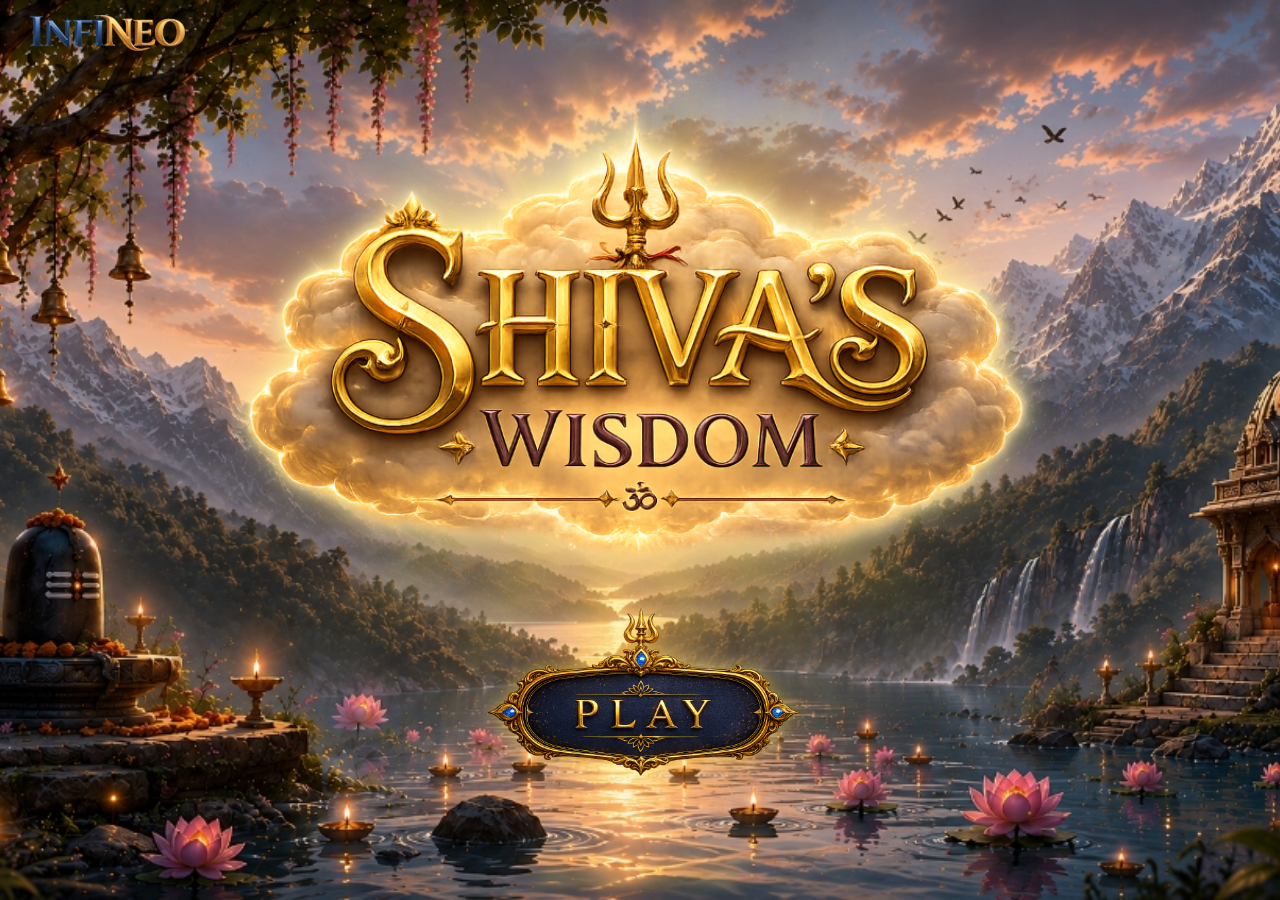
==== commit 27669284: "feat: implement initial game architecture, styling, and asset configuration for sorting words" ====
--- a/index.html
+++ b/index.html
@@ -31,45 +31,23 @@
         <img src="assets/company_logo.png" alt="Company Logo" class="brand-logo">
       </div>
 
-      <!-- Visual Journey Tracker (Centered) -->
-      <div id="journey-tracker" class="journey-tracker">
-        <div class="journey-node active" id="journey-node-0">
-          <span class="node-icon">🏔️</span>
-          <span class="node-label">Kailash</span>
-        </div>
-        <div class="journey-path"></div>
-        <div class="journey-node" id="journey-node-1">
-          <span class="node-icon">🪷</span>
-          <span class="node-label">Lotus Pond</span>
-        </div>
-        <div class="journey-path"></div>
-        <div class="journey-node" id="journey-node-2">
-          <span class="node-icon">🌲</span>
-          <span class="node-label">Forest</span>
-        </div>
-        <div class="journey-path"></div>
-        <div class="journey-node" id="journey-node-3">
-          <span class="node-icon">🛕</span>
-          <span class="node-label">Temple</span>
-        </div>
-        <div class="journey-path"></div>
-        <div class="journey-node" id="journey-node-4">
-          <span class="node-icon">🌌</span>
-          <span class="node-label">Cosmic</span>
-        </div>
-      </div>
-
       <!-- Header Right (Lotus Counter & Sound Toggle) -->
       <div class="header-right">
         <!-- Lotus Progress Tracker -->
         <div id="lotus-tracker" class="lotus-tracker">
           <div class="lotus-slot" id="lotus-slot-0">
             <svg class="lotus-flower-svg" viewBox="0 0 100 100">
-              <path class="lotus-bg" d="M50 15 C45 35 25 45 25 65 C25 80 40 85 50 85 C60 85 75 80 75 65 C75 45 55 35 50 15 Z" fill="#4a5568" opacity="0.3" />
-              <g class="lotus-petals">
-                <path class="petal-back" d="M50 15 C40 30 20 50 30 75 C40 85 60 85 70 75 C80 50 60 30 50 15 Z" fill="#ffccd5" />
-                <path class="petal-left" d="M50 40 C30 50 15 65 25 80 C35 85 50 80 50 80 C50 80 65 85 75 80 C85 65 70 50 50 40 Z" fill="#ff85a1" />
-                <path class="petal-right" d="M50 45 C40 55 30 65 40 80 C50 82 50 82 60 80 C70 65 60 55 50 45 Z" fill="#ff477e" />
+              <path class="lotus-bg"
+                d="M50 15 C45 35 25 45 25 65 C25 80 40 85 50 85 C60 85 75 80 75 65 C75 45 55 35 50 15 Z" fill="#4a5568"
+                opacity="0.3" />
+              <g class="lotus-petals">
+                <path class="petal-back" d="M50 15 C40 30 20 50 30 75 C40 85 60 85 70 75 C80 50 60 30 50 15 Z"
+                  fill="#ffccd5" />
+                <path class="petal-left"
+                  d="M50 40 C30 50 15 65 25 80 C35 85 50 80 50 80 C50 80 65 85 75 80 C85 65 70 50 50 40 Z"
+                  fill="#ff85a1" />
+                <path class="petal-right" d="M50 45 C40 55 30 65 40 80 C50 82 50 82 60 80 C70 65 60 55 50 45 Z"
+                  fill="#ff477e" />
                 <path class="petal-center" d="M50 50 C45 60 40 70 50 80 C60 70 55 60 50 50 Z" fill="#ff0a54" />
                 <circle cx="50" cy="73" r="5" fill="#fee440" />
               </g>
@@ -77,11 +55,17 @@
           </div>
           <div class="lotus-slot" id="lotus-slot-1">
             <svg class="lotus-flower-svg" viewBox="0 0 100 100">
-              <path class="lotus-bg" d="M50 15 C45 35 25 45 25 65 C25 80 40 85 50 85 C60 85 75 80 75 65 C75 45 55 35 50 15 Z" fill="#4a5568" opacity="0.3" />
-              <g class="lotus-petals">
-                <path class="petal-back" d="M50 15 C40 30 20 50 30 75 C40 85 60 85 70 75 C80 50 60 30 50 15 Z" fill="#ffccd5" />
-                <path class="petal-left" d="M50 40 C30 50 15 65 25 80 C35 85 50 80 50 80 C50 80 65 85 75 80 C85 65 70 50 50 40 Z" fill="#ff85a1" />
-                <path class="petal-right" d="M50 45 C40 55 30 65 40 80 C50 82 50 82 60 80 C70 65 60 55 50 45 Z" fill="#ff477e" />
+              <path class="lotus-bg"
+                d="M50 15 C45 35 25 45 25 65 C25 80 40 85 50 85 C60 85 75 80 75 65 C75 45 55 35 50 15 Z" fill="#4a5568"
+                opacity="0.3" />
+              <g class="lotus-petals">
+                <path class="petal-back" d="M50 15 C40 30 20 50 30 75 C40 85 60 85 70 75 C80 50 60 30 50 15 Z"
+                  fill="#ffccd5" />
+                <path class="petal-left"
+                  d="M50 40 C30 50 15 65 25 80 C35 85 50 80 50 80 C50 80 65 85 75 80 C85 65 70 50 50 40 Z"
+                  fill="#ff85a1" />
+                <path class="petal-right" d="M50 45 C40 55 30 65 40 80 C50 82 50 82 60 80 C70 65 60 55 50 45 Z"
+                  fill="#ff477e" />
                 <path class="petal-center" d="M50 50 C45 60 40 70 50 80 C60 70 55 60 50 50 Z" fill="#ff0a54" />
                 <circle cx="50" cy="73" r="5" fill="#fee440" />
               </g>
@@ -89,11 +73,17 @@
           </div>
           <div class="lotus-slot" id="lotus-slot-2">
             <svg class="lotus-flower-svg" viewBox="0 0 100 100">
-              <path class="lotus-bg" d="M50 15 C45 35 25 45 25 65 C25 80 40 85 50 85 C60 85 75 80 75 65 C75 45 55 35 50 15 Z" fill="#4a5568" opacity="0.3" />
-              <g class="lotus-petals">
-                <path class="petal-back" d="M50 15 C40 30 20 50 30 75 C40 85 60 85 70 75 C80 50 60 30 50 15 Z" fill="#ffccd5" />
-                <path class="petal-left" d="M50 40 C30 50 15 65 25 80 C35 85 50 80 50 80 C50 80 65 85 75 80 C85 65 70 50 50 40 Z" fill="#ff85a1" />
-                <path class="petal-right" d="M50 45 C40 55 30 65 40 80 C50 82 50 82 60 80 C70 65 60 55 50 45 Z" fill="#ff477e" />
+              <path class="lotus-bg"
+                d="M50 15 C45 35 25 45 25 65 C25 80 40 85 50 85 C60 85 75 80 75 65 C75 45 55 35 50 15 Z" fill="#4a5568"
+                opacity="0.3" />
+              <g class="lotus-petals">
+                <path class="petal-back" d="M50 15 C40 30 20 50 30 75 C40 85 60 85 70 75 C80 50 60 30 50 15 Z"
+                  fill="#ffccd5" />
+                <path class="petal-left"
+                  d="M50 40 C30 50 15 65 25 80 C35 85 50 80 50 80 C50 80 65 85 75 80 C85 65 70 50 50 40 Z"
+                  fill="#ff85a1" />
+                <path class="petal-right" d="M50 45 C40 55 30 65 40 80 C50 82 50 82 60 80 C70 65 60 55 50 45 Z"
+                  fill="#ff477e" />
                 <path class="petal-center" d="M50 50 C45 60 40 70 50 80 C60 70 55 60 50 50 Z" fill="#ff0a54" />
                 <circle cx="50" cy="73" r="5" fill="#fee440" />
               </g>
@@ -101,11 +91,17 @@
           </div>
           <div class="lotus-slot" id="lotus-slot-3">
             <svg class="lotus-flower-svg" viewBox="0 0 100 100">
-              <path class="lotus-bg" d="M50 15 C45 35 25 45 25 65 C25 80 40 85 50 85 C60 85 75 80 75 65 C75 45 55 35 50 15 Z" fill="#4a5568" opacity="0.3" />
-              <g class="lotus-petals">
-                <path class="petal-back" d="M50 15 C40 30 20 50 30 75 C40 85 60 85 70 75 C80 50 60 30 50 15 Z" fill="#ffccd5" />
-                <path class="petal-left" d="M50 40 C30 50 15 65 25 80 C35 85 50 80 50 80 C50 80 65 85 75 80 C85 65 70 50 50 40 Z" fill="#ff85a1" />
-                <path class="petal-right" d="M50 45 C40 55 30 65 40 80 C50 82 50 82 60 80 C70 65 60 55 50 45 Z" fill="#ff477e" />
+              <path class="lotus-bg"
+                d="M50 15 C45 35 25 45 25 65 C25 80 40 85 50 85 C60 85 75 80 75 65 C75 45 55 35 50 15 Z" fill="#4a5568"
+                opacity="0.3" />
+              <g class="lotus-petals">
+                <path class="petal-back" d="M50 15 C40 30 20 50 30 75 C40 85 60 85 70 75 C80 50 60 30 50 15 Z"
+                  fill="#ffccd5" />
+                <path class="petal-left"
+                  d="M50 40 C30 50 15 65 25 80 C35 85 50 80 50 80 C50 80 65 85 75 80 C85 65 70 50 50 40 Z"
+                  fill="#ff85a1" />
+                <path class="petal-right" d="M50 45 C40 55 30 65 40 80 C50 82 50 82 60 80 C70 65 60 55 50 45 Z"
+                  fill="#ff477e" />
                 <path class="petal-center" d="M50 50 C45 60 40 70 50 80 C60 70 55 60 50 50 Z" fill="#ff0a54" />
                 <circle cx="50" cy="73" r="5" fill="#fee440" />
               </g>
@@ -134,222 +130,18 @@
         <!-- Background Layers for Smooth Transitions and Blur Effects -->
         <div class="background-layers">
           <!-- Sunrise & Sky Background -->
-          <div class="sky-background">
-            <!-- Golden Sunrise Sun -->
-            <div class="sunrise-sun"></div>
-          </div>
+
 
           <!-- Ambient Background Layer for Birds and Clouds -->
           <div id="ambient-bg-layer" class="ambient-layer bg-layer"></div>
 
-          <!-- Mount Kailash Layered SVG -->
-          <div class="kailash-mountains">
-            <svg class="kailash-svg" viewBox="0 0 1000 500" preserveAspectRatio="none">
-              <defs>
-                <linearGradient id="mountain-grad" x1="0%" y1="0%" x2="0%" y2="100%">
-                  <stop offset="0%" stop-color="#f8f9fa" />
-                  <stop offset="30%" stop-color="#e9ecef" />
-                  <stop offset="60%" stop-color="#4a5568" />
-                  <stop offset="100%" stop-color="#1a202c" />
-                </linearGradient>
-                <linearGradient id="peak-grad" x1="0%" y1="0%" x2="0%" y2="100%">
-                  <stop offset="0%" stop-color="#ffffff" />
-                  <stop offset="100%" stop-color="#c5d3e8" stop-opacity="0" />
-                </linearGradient>
-              </defs>
-              <!-- Side Peaks -->
-              <polygon points="100,500 300,200 500,500" fill="#2d3748" opacity="0.6" />
-              <polygon points="500,500 750,150 950,500" fill="#2d3748" opacity="0.7" />
-              <!-- Sacred Center Peak (Kailash) -->
-              <polygon points="250,500 500,100 750,500" fill="url(#mountain-grad)" />
-              <!-- Snow Cap on Kailash Peak -->
-              <polygon points="400,260 500,100 600,260" fill="url(#peak-grad)" />
-              <!-- Accent lines on mountain -->
-              <path d="M500,100 L490,200 L520,300 L500,450" stroke="#a0aec0" stroke-width="2" fill="none" opacity="0.3" />
-              <path d="M500,100 L520,180 L480,270 L510,380" stroke="#ffffff" stroke-width="1.5" fill="none" opacity="0.5" />
-            </svg>
-          </div>
-        </div>
-
-        <!-- Sacred Rock for Lord Shiva -->
-        <div class="sacred-rock-container">
-          <svg class="sacred-rock-svg" viewBox="0 0 400 150">
-            <defs>
-              <linearGradient id="rock-grad" x1="0%" y1="0%" x2="100%" y2="100%">
-                <stop offset="0%" stop-color="#718096" />
-                <stop offset="50%" stop-color="#4a5568" />
-                <stop offset="100%" stop-color="#2d3748" />
-              </linearGradient>
-            </defs>
-            <path
-              d="M20,130 C20,90 100,50 200,50 C300,50 380,90 380,130 C380,150 350,150 200,150 C50,150 20,150 20,130 Z"
-              fill="url(#rock-grad)" />
-            <!-- Detailing lines -->
-            <path d="M50,110 Q120,75 220,80 Q320,85 350,115" stroke="#a0aec0" stroke-width="2" fill="none"
-              opacity="0.2" />
-          </svg>
-        </div>
-
-        <!-- Lord Shiva Figure (Seated Meditating / Blessing) -->
-        <div id="shiva-character" class="character shiva state-normal">
-          <div class="halo"></div>
-          <svg class="shiva-svg" viewBox="0 0 200 250">
-            <!-- Matted Hair (Jata) -->
-            <path d="M70,80 C70,30 130,30 130,80 C135,60 140,40 120,25 C100,10 90,20 80,25 C60,40 65,60 70,80 Z"
-              fill="#1a1c23" />
-            <circle cx="100" cy="30" r="12" fill="#1a1c23" /> <!-- Top bun -->
-
-            <!-- Crescent Moon in hair -->
-            <path d="M115,22 C115,15 125,15 125,25 C125,32 118,30 115,22 Z" fill="#fff3b0" />
-
-            <!-- Head & Neck -->
-            <path d="M85,80 C85,60 115,60 115,80 C115,100 85,100 85,80 Z" fill="#cbd5e0" /> <!-- Face -->
-            <rect x="94" y="93" width="12" height="20" rx="3" fill="#a0aec0" /> <!-- Neck -->
-            <path class="blue-throat" d="M94,98 Q100,105 106,98 Z" fill="#00b4d8" /> <!-- Neelakantha -->
-
-            <!-- Face Details -->
-            <!-- Calm Eyes (Closed) -->
-            <path class="shiva-eye shiva-eye-left" d="M90,78 Q95,83 97,78" stroke="#2d3748" stroke-width="2"
-              fill="none" />
-            <path class="shiva-eye shiva-eye-right" d="M103,78 Q105,83 110,78" stroke="#2d3748" stroke-width="2"
-              fill="none" />
-            <!-- Third Eye (Vertical on Forehead) -->
-            <path class="third-eye" d="M100,63 C97,68 97,70 100,74 C103,70 103,68 100,63 Z" fill="#ff4d6d"
-              stroke="#fee440" stroke-width="0.5" />
-            <!-- Sacred Ash (Tripundra) -->
-            <line x1="93" y1="67" x2="107" y2="67" stroke="#ffffff" stroke-width="1" />
-            <line x1="92" y1="69" x2="108" y2="69" stroke="#ffffff" stroke-width="1" />
-            <line x1="93" y1="71" x2="107" y2="71" stroke="#ffffff" stroke-width="1" />
-
-            <!-- Mouth States -->
-            <!-- Calm mouth -->
-            <path class="shiva-mouth-calm" d="M96,88 Q100,91 104,88" stroke="#2d3748" stroke-width="1.5" fill="none" />
-            <!-- Smile mouth -->
-            <path class="shiva-mouth-smile" d="M95,87 Q100,94 105,87" stroke="#e63946" stroke-width="2" fill="none" />
-
-            <!-- Torso & Rudraksha beads -->
-            <path d="M70,110 C55,130 55,170 100,170 C145,170 145,130 130,110 Z" fill="#cbd5e0" />
-            <!-- Tiger Skin wrap (dhoti) -->
-            <path d="M70,145 C65,170 135,170 130,145 Z" fill="#e65f2b" />
-            <path d="M75,150 L80,160 M90,148 L92,158 M115,150 L110,162 M120,155 L122,165" stroke="#4a1c02"
-              stroke-width="3" /> <!-- Tiger stripes -->
-
-            <!-- Rudraksha Necklace -->
-            <path d="M85,110 Q100,135 115,110" stroke="#5c3d2e" stroke-width="4" stroke-dasharray="2,5" fill="none" />
-            <path d="M80,120 Q100,148 120,120" stroke="#5c3d2e" stroke-width="4" stroke-dasharray="2,5" fill="none" />
-
-            <!-- Meditating Legs (Lotus Posture) -->
-            <path
-              d="M50,170 C40,175 40,190 70,195 C90,198 110,198 130,195 C160,190 160,175 150,170 C140,165 130,180 100,180 C70,180 60,165 50,170 Z"
-              fill="#cbd5e0" />
-            <!-- Crossed feet details -->
-            <circle cx="68" cy="180" r="7" fill="#a0aec0" />
-            <circle cx="132" cy="180" r="7" fill="#a0aec0" />
-
-            <!-- Arms States -->
-            <!-- Normal Meditating Arms (JNANA MUDRA) -->
-            <g class="shiva-arm-normal">
-              <!-- Left Arm -->
-              <path d="M72,110 C50,130 45,170 65,180 C70,182 75,175 70,170" fill="none" stroke="#cbd5e0"
-                stroke-width="14" stroke-linecap="round" />
-              <!-- Right Arm -->
-              <path d="M128,110 C150,130 155,170 135,180 C130,182 125,175 130,170" fill="none" stroke="#cbd5e0"
-                stroke-width="14" stroke-linecap="round" />
-            </g>
-
-            <!-- Blessing Arm State (Right Hand raised in Abhaya Mudra, Left Hand resting) -->
-            <g class="shiva-arm-bless">
-              <!-- Left Arm (Resting) -->
-              <path d="M72,110 C50,130 45,170 65,180 C70,182 75,175 70,170" fill="none" stroke="#cbd5e0"
-                stroke-width="14" stroke-linecap="round" />
-              <!-- Right Arm (Raised in blessing) -->
-              <path d="M128,110 C145,115 150,85 145,75 C142,68 135,70 138,80" fill="none" stroke="#cbd5e0"
-                stroke-width="14" stroke-linecap="round" />
-              <!-- Blessing Palm -->
-              <path d="M142,65 C138,65 138,52 144,52 C150,52 152,65 148,72 Z" fill="#cbd5e0" />
-              <!-- Blessing Light Rays -->
-              <g class="blessing-rays">
-                <line x1="145" y1="45" x2="145" y2="25" stroke="#fee440" stroke-width="2" stroke-dasharray="3,3" />
-                <line x1="135" y1="50" x2="118" y2="38" stroke="#fee440" stroke-width="2" stroke-dasharray="3,3" />
-                <line x1="155" y1="50" x2="172" y2="38" stroke="#fee440" stroke-width="2" stroke-dasharray="3,3" />
-              </g>
-            </g>
-          </svg>
-        </div>
+        </div>
+
+
+
 
         <!-- Lord Vishnu Figure (Smaller, Listening to the side) -->
-        <div id="vishnu-character" class="character vishnu state-normal">
-          <svg class="vishnu-svg" viewBox="0 0 160 220">
-            <!-- Halo -->
-            <circle cx="80" cy="70" r="35" fill="#fee440" opacity="0.3" filter="blur(5px)" />
-
-            <!-- Crown (Mukut) -->
-            <polygon points="65,45 80,10 95,45 80,35" fill="#fee440" stroke="#f39c12" stroke-width="1" />
-            <rect x="75" y="32" width="10" height="15" fill="#e74c3c" />
-            <circle cx="80" cy="8" r="4" fill="#fee440" />
-
-            <!-- Face & Neck -->
-            <path d="M68,70 C68,52 92,52 92,70 C92,86 68,86 68,70 Z" fill="#8ecae6" />
-            <rect x="76" y="81" width="8" height="15" fill="#4ea8de" />
-
-            <!-- Face features -->
-            <!-- Calm closed eyes -->
-            <path d="M72,69 Q75,72 77,69" stroke="#023e8a" stroke-width="1.5" fill="none" />
-            <path d="M83,69 Q85,72 88,69" stroke="#023e8a" stroke-width="1.5" fill="none" />
-            <circle cx="80" cy="62" r="2.5" fill="#e74c3c" /> <!-- Tilak -->
-            <!-- Smile -->
-            <path class="vishnu-mouth" d="M77,77 Q80,80 83,77" stroke="#023e8a" stroke-width="1" fill="none" />
-
-            <!-- Torso -->
-            <path d="M55,95 C45,110 45,145 80,145 C115,145 115,110 105,95 Z" fill="#8ecae6" />
-            <!-- Yellow Dhoti -->
-            <path d="M55,130 C50,160 110,160 105,130 Z" fill="#ffb703" />
-            <path d="M60,135 Q80,150 100,135" stroke="#fb8500" stroke-width="2" fill="none" />
-
-            <!-- Ornaments (Necklace) -->
-            <path d="M70,95 Q80,112 90,95" stroke="#fee440" stroke-width="3" stroke-dasharray="1,3" fill="none" />
-
-            <!-- Standing / Kneeling legs -->
-            <path d="M52,150 C45,155 45,165 65,170 Q80,172 95,170 C115,165 115,155 108,150 Z" fill="#ffb703" />
-
-            <!-- Arm State 1: Normal Listening (Arm relaxed on knee/side) -->
-            <g class="vishnu-arm-normal">
-              <path d="M57,96 C40,110 40,135 55,145" fill="none" stroke="#8ecae6" stroke-width="10"
-                stroke-linecap="round" />
-              <path d="M103,96 C120,110 120,135 105,145" fill="none" stroke="#8ecae6" stroke-width="10"
-                stroke-linecap="round" />
-            </g>
-
-            <!-- Arm State 2: Chin Contemplating (Right arm raised, touching chin) -->
-            <g class="vishnu-arm-chin">
-              <!-- Left Arm relaxed -->
-              <path d="M57,96 C40,110 40,135 55,145" fill="none" stroke="#8ecae6" stroke-width="10"
-                stroke-linecap="round" />
-              <!-- Right Arm raised to face -->
-              <path d="M103,96 C115,105 105,82 92,80" fill="none" stroke="#8ecae6" stroke-width="10"
-                stroke-linecap="round" />
-              <circle cx="92" cy="79" r="4.5" fill="#8ecae6" />
-            </g>
-
-            <!-- Arm State 3: Folded Hands (Namaste gesture at chest) -->
-            <g class="vishnu-arm-namaste">
-              <!-- Both arms bend towards center -->
-              <path d="M57,96 Q70,115 80,105" fill="none" stroke="#8ecae6" stroke-width="10" stroke-linecap="round" />
-              <path d="M103,96 Q90,115 80,105" fill="none" stroke="#8ecae6" stroke-width="10" stroke-linecap="round" />
-              <!-- Hands joined -->
-              <path d="M77,105 C75,98 85,98 83,105 Z" fill="#8ecae6" />
-            </g>
-          </svg>
-
-          <!-- Speech Bubble overlay for Vishnu's narration -->
-          <div id="vishnu-speech" class="vishnu-speech-bubble hidden">
-            <p id="vishnu-speech-text">...</p>
-          </div>
-        </div>
-
-        <!-- Ambient Foreground Layer for Fireflies and Leaves -->
-        <div id="ambient-fg-layer" class="ambient-layer fg-layer"></div>
-        
+
         <!-- Cloud sentences spoken by Shiva (Step 1 & 2) -->
         <div id="sentence-container" class="sentence-container hidden">
           <!-- Spoken words as clouds will be dynamically populated here -->
@@ -358,62 +150,11 @@
 
       <!-- Floating Score Animation overlay -->
       <div id="floating-score" class="floating-score-container"></div>
-
-      <!-- River Ganga SVG at the bottom -->
-      <div class="river-ganga-container">
-        <!-- River Water Base -->
-        <svg class="river-svg" viewBox="0 0 1000 180" preserveAspectRatio="none">
-          <defs>
-            <linearGradient id="ganga-grad" x1="0%" y1="0%" x2="0%" y2="100%">
-              <stop offset="0%" stop-color="#48cae4" stop-opacity="0.85" />
-              <stop offset="50%" stop-color="#0096c7" />
-              <stop offset="100%" stop-color="#03045e" />
-            </linearGradient>
-            <!-- Water sparkle effect -->
-            <radialGradient id="sparkle-grad" cx="50%" cy="50%" r="50%">
-              <stop offset="0%" stop-color="#ffffff" stop-opacity="1" />
-              <stop offset="100%" stop-color="#48cae4" stop-opacity="0" />
-            </radialGradient>
-          </defs>
-
-          <!-- Dynamic flowing water layers -->
-          <!-- Back waves -->
-          <path class="wave wave-back" d="M0,80 Q250,50 500,80 T1000,80 L1000,180 L0,180 Z" fill="url(#ganga-grad)"
-            opacity="0.6" />
-          <!-- Middle waves -->
-          <path class="wave wave-mid" d="M0,100 Q250,130 500,100 T1000,100 L1000,180 L0,180 Z" fill="url(#ganga-grad)"
-            opacity="0.8" />
-          <!-- Front waves -->
-          <path class="wave wave-front" d="M0,120 Q250,90 500,120 T1000,120 L1000,180 L0,180 Z"
-            fill="url(#ganga-grad)" />
-        </svg>
-        <!-- Floating interactive option clouds in Ganga -->
-        <div id="river-options-container" class="river-options-container">
-          <!-- Option clouds populated dynamically -->
-        </div>
-
-        <!-- Giant lotus blooming in River Ganga (Ending screen) -->
-        <div id="ending-lotus-container" class="ending-lotus-container hidden">
-          <svg class="giant-lotus-svg" viewBox="0 0 200 200">
-            <g class="giant-lotus-petals">
-              <!-- Outermost petals -->
-              <path class="gpetal petal-1"
-                d="M100,20 C80,50 40,70 60,120 C80,140 120,140 140,120 C160,70 120,50 100,20 Z" fill="#ffccd5" />
-              <path class="gpetal petal-2"
-                d="M100,60 C60,70 30,100 50,130 C70,140 100,130 100,130 C100,130 130,140 150,130 C170,100 140,70 100,60 Z"
-                fill="#ff85a1" />
-              <!-- Mid petals -->
-              <path class="gpetal petal-3"
-                d="M100,75 C80,90 50,110 70,140 C90,145 100,140 100,140 C100,140 110,145 130,140 C150,110 120,90 100,75 Z"
-                fill="#ff477e" />
-              <!-- Center petals -->
-              <path class="gpetal petal-4" d="M100,90 C90,105 80,120 100,140 C120,120 110,105 100,90 Z"
-                fill="#ff0a54" />
-              <circle cx="100" cy="130" r="10" fill="#fee440" />
-            </g>
-          </svg>
-        </div>
-      </div>
+      <!-- Floating interactive option clouds in Ganga -->
+      <div id="river-options-container" class="river-options-container">
+        <!-- Option clouds populated dynamically -->
+      </div>
+  </div>
 
   </div>
   </main>
@@ -423,7 +164,7 @@
     <canvas id="welcome-particles" class="welcome-particles-canvas"></canvas>
     <!-- Ambient water shimmer overlay -->
     <div class="water-shimmer"></div>
-    
+
     <!-- Top Left Company Logo on Landing Page -->
     <div class="landing-company-logo">
       <img src="assets/company_logo.png" alt="Company Logo">
@@ -450,7 +191,7 @@
         </div>
       </div>
     </div>
-    
+
     <!-- Custom Play Button wrapped for independent float animation -->
     <div class="play-button-wrapper">
       <div class="button-reflection"></div>
@@ -459,35 +200,43 @@
       </button>
     </div>
   </div>
+  <!-- SCREEN 2: Instructions Overlay -->
+  <div id="screen-instructions" class="screen-overlay hidden">
+    <div class="instructions-content">
+      <img src="assets/images/instruction-box.png" alt="Instructions" class="instruction-box-img">
+      <button id="btn-start-game" class="custom-play-btn" aria-label="Start Game">
+        <img src="assets/images/ok-button.png" class="ok-btn-image" alt="OK">
+      </button>
+    </div>
+  </div>
 
   <!-- SCREEN 3: Ending Screen Overlay -->
   <div id="screen-ending" class="screen-overlay cinematic-ending hidden">
     <!-- Magical Effects Layer (particles, stars, light rays) -->
     <div id="ending-effects-layer" class="ending-effects-layer"></div>
-    
+
     <div class="cinematic-content">
-      <img id="wisdom-restored-img" class="wisdom-restored-img float-pulse" src="assets/images/wisdom_restored.png" alt="Wisdom Has Been Restored">
-      
+      <img id="wisdom-restored-img" class="wisdom-restored-img float-pulse" src="assets/images/wisdom_restored.png"
+        alt="Wisdom Has Been Restored">
+
       <div id="final-score-float" class="final-score-float">
         <div class="score-title">Wisdom Score</div>
         <div class="score-stars">★★★★★★★★★★★★★★</div>
         <div id="final-score-num" class="score-value">0</div>
       </div>
-      
-      <div id="ending-buttons" class="ending-buttons hidden">
-        <button id="btn-play-again" class="magical-btn">Play Again</button>
-        <button id="btn-return-home" class="magical-btn">Main Menu</button>
-      </div>
-    </div>
-  </div>
-
-    <!-- Load JavaScript modular files sequentially -->
-    <script src="js/teachings.js"></script>
-    <script src="js/audio.js"></script>
-    <script src="js/visual.js"></script>
-    <script src="js/game.js"></script>
-    <script src="js/ambient.js"></script>
-    <script src="js/landing.js"></script>
+
+
+
+    </div>
+  </div>
+
+  <!-- Load JavaScript modular files sequentially -->
+  <script src="js/teachings.js"></script>
+  <script src="js/audio.js"></script>
+  <script src="js/visual.js"></script>
+  <script src="js/game.js"></script>
+  <script src="js/ambient.js"></script>
+  <script src="js/landing.js"></script>
 </body>
 
 </html>
--- a/css/style.css
+++ b/css/style.css
@@ -5,21 +5,14 @@
 /* Design Tokens & Custom Variables */
 :root {
   --color-sky-night: #0a1128;
-  --color-sky-dawn: #1c2541;
   --color-saffron-light: #ffb703;
   --color-saffron-dark: #fb8500;
   --color-gold: #fee440;
   --color-glow-gold: rgba(254, 228, 64, 0.4);
-  --color-river-teal: #48cae4;
-  --color-river-blue: #0077b6;
   --color-lotus-pink: #ff85a1;
-  --color-lotus-pink-dark: #ff0a54;
-  --color-glass-bg: rgba(26, 32, 44, 0.65);
   --color-glass-border: rgba(255, 255, 255, 0.08);
-  --font-display: 'Cinzel Decorative', 'Playfair Display', Georgia, serif;
-  --font-body: 'Comfortaa', 'Outfit', sans-serif;
-  --shadow-cloud: 0 8px 30px rgba(0, 0, 0, 0.15), 0 0 15px rgba(255, 255, 255, 0.8);
-  --shadow-glow: 0 0 25px var(--color-gold);
+  --font-display: "Cinzel Decorative", "Playfair Display", Georgia, serif;
+  --font-body: "Comfortaa", "Outfit", sans-serif;
 }
 
 /* Reset and Base Styling */
@@ -43,13 +36,11 @@
   align-items: center;
 }
 
-/* Main Container: Maintains responsive aspect-ratio boundaries */
+/* Main Container: Fullscreen */
 #game-container {
   position: relative;
   width: 100vw;
   height: 100vh;
-  max-width: none;
-  max-height: none;
   overflow: hidden;
   border-radius: 0;
   box-shadow: none;
@@ -72,12 +63,13 @@
 
 /* Dedicated single background container rendering the panoramic background image */
 .game-bg {
-  position: fixed;
-  top: 0;
-  left: 0;
+  position: absolute;
+  top: 50%;
+  left: 50%;
   width: 100vw;
   height: 100vh;
-  background-image: url('../assets/backgrounds/background.jpg');
+  transform: translate(-50%, -50%);
+  background-image: url("../assets/backgrounds/background.jpg");
   background-size: cover;
   background-repeat: no-repeat;
   background-position: center center;
@@ -89,13 +81,11 @@
 
   /* Background transitions for smooth sharpening */
   filter: blur(0px);
-  transform: scale(1);
-  transition: filter 0.8s cubic-bezier(0.25, 1, 0.5, 1), transform 0.8s cubic-bezier(0.25, 1, 0.5, 1);
+  transition: filter 0.8s cubic-bezier(0.25, 1, 0.5, 1);
 }
 
 #game-container.state-opening .game-bg {
   filter: blur(0px);
-  transform: scale(1);
 }
 
 @keyframes bgFadeIn {
@@ -107,8 +97,6 @@
     opacity: 1;
   }
 }
-
-
 
 /* Header & Status Bar */
 #game-header {
@@ -121,10 +109,11 @@
   justify-content: space-between;
   align-items: center;
   z-index: 20;
-  background: linear-gradient(180deg, rgba(10, 17, 40, 0.8) 0%, rgba(10, 17, 40, 0) 100%);
   opacity: 0;
   transform: translateY(-20px);
-  transition: opacity 1s ease, transform 1s ease;
+  transition:
+    opacity 1s ease,
+    transform 1s ease;
   pointer-events: none;
 }
 
@@ -143,10 +132,10 @@
 }
 
 .brand-logo {
-  height: clamp(30px, 4vh, 45px);
+  height: clamp(30px, 4cqh, 45px);
   width: auto;
   object-fit: contain;
-  filter: drop-shadow(0 2px 4px rgba(0,0,0,0.3));
+  filter: drop-shadow(0 2px 4px rgba(0, 0, 0, 0.3));
   transition: transform 0.3s ease;
 }
 
@@ -165,10 +154,10 @@
 }
 
 .landing-company-logo img {
-  height: clamp(30px, 4vh, 45px);
+  height: clamp(30px, 4cqh, 45px);
   width: auto;
   object-fit: contain;
-  filter: drop-shadow(0 2px 4px rgba(0,0,0,0.3));
+  filter: drop-shadow(0 2px 4px rgba(0, 0, 0, 0.3));
   transition: transform 0.3s ease;
 }
 
@@ -201,7 +190,9 @@
   opacity: 0.15;
   transform: scale(0.6);
   transform-origin: 50% 75%;
-  transition: opacity 0.8s ease, transform 0.8s cubic-bezier(0.175, 0.885, 0.32, 1.275);
+  transition:
+    opacity 0.8s ease,
+    transform 0.8s cubic-bezier(0.175, 0.885, 0.32, 1.275);
 }
 
 .lotus-flower-svg.bloomed .lotus-petals {
@@ -295,38 +286,26 @@
   flex: 1;
   width: 100%;
   height: 100%;
-  display: flex;
-  justify-content: center;
-  align-items: center;
+  display: block;
   overflow: hidden;
   background: transparent;
 }
 
 .scene-content {
   position: relative;
-  aspect-ratio: 1024 / 571;
+  width: 100%;
+  height: 100%;
   box-shadow: none;
   overflow: hidden;
   flex-shrink: 0;
   display: flex;
   flex-direction: column;
-
-  /* Proportional responsive scaling that matches the exact image aspect-ratio within the parent height */
-  height: 100%;
-  width: auto;
-  max-width: 100%;
-  max-height: 100%;
-}
-
-
-
-/* Hide flat vector layers to reveal the new background art */
-.sky-background,
-.kailash-mountains,
-.sacred-rock-container,
-.shiva-svg,
-.vishnu-svg,
-.river-svg {
+}
+
+/* Completely hide characters and unnecessary elements */
+#shiva-character,
+#vishnu-character,
+.sky-background {
   display: none !important;
 }
 
@@ -360,126 +339,30 @@
 }
 
 /* Shiva SVG inner parts states */
-#shiva-character .shiva-arm-bless,
-#shiva-character .shiva-mouth-smile {
-  display: none !important;
-}
-
-#shiva-character.state-smile .shiva-mouth-smile {
-  display: block !important;
-}
-
-#shiva-character.state-smile .shiva-mouth-calm {
-  display: none !important;
-}
-
-#shiva-character.state-bless .shiva-arm-bless {
-  display: block !important;
-}
-
-#shiva-character.state-bless .shiva-arm-normal {
-  display: none !important;
-}
-
-#shiva-character .halo {
-  position: absolute;
-  top: 15%;
-  left: calc(50% - 35px);
-  width: 70px;
-  height: 70px;
-  border-radius: 50%;
-  background: radial-gradient(circle, rgba(255, 255, 255, 0.85) 0%, rgba(254, 228, 64, 0.4) 60%, rgba(254, 228, 64, 0) 100%);
-  filter: blur(2px);
-  animation: haloPulse 3s ease-in-out infinite alternate;
-  z-index: -1;
-}
-
-@keyframes haloPulse {
-  0% {
-    transform: scale(0.95);
-    opacity: 0.7;
-  }
-
-  100% {
-    transform: scale(1.1);
-    opacity: 0.95;
-  }
-}
 
 /* Shiva expression toggling */
-#shiva-character.state-smile .halo {
-  background: radial-gradient(circle, rgba(255, 255, 255, 0.95) 0%, rgba(254, 228, 64, 0.65) 50%, rgba(254, 228, 64, 0) 100%);
-  filter: blur(1px);
-  animation: haloPulse 1.5s ease-in-out infinite alternate;
-}
-
-#shiva-character.state-bless::after {
-  content: '';
-  position: absolute;
-  left: 45%;
-  top: 40%;
-  width: 60px;
-  height: 60px;
-  background: radial-gradient(circle, rgba(254, 228, 64, 0.95) 0%, rgba(254, 228, 64, 0.4) 40%, rgba(254, 228, 64, 0) 70%);
-  border-radius: 50%;
-  animation: blessGlow 1.5s ease-in-out infinite alternate;
-  z-index: 10;
-  filter: drop-shadow(0 0 10px var(--color-gold));
-}
-
-@keyframes blessGlow {
-  0% {
-    transform: scale(0.8);
-    opacity: 0.7;
-  }
-
-  100% {
-    transform: scale(1.3);
-    opacity: 1.0;
-  }
-}
-
-/* Vishnu Placement (Smaller, positioned center-right) */
-#vishnu-character {
-  position: absolute;
-  left: 28%;
-  top: 44%;
-  width: 22%;
-  height: 48%;
-  z-index: 4;
-  pointer-events: none;
-  transform-origin: bottom center;
-  transition: transform 1.2s ease;
-  animation: vishnuBreathe 7s ease-in-out infinite alternate;
-}
-
-@keyframes vishnuBreathe {
-  0% {
-    transform: translateY(0) scale(1);
-  }
-
-  100% {
-    transform: translateY(-4px) scale(1.01);
-  }
-}
+
 /* Spoken Sentence overlay (Step 1 & 2) */
 /* Positioned horizontally and vertically in the upper sky, */
 /* centering the continuous sentence horizontally while avoiding Shiva, Vishnu, mountains and temple. */
 .sentence-container {
   position: absolute;
-  top: 13%; /* Positioned near the top-center of the game screen (12-15% range) */
-  left: 6%;
-  right: 6%;
+  top: clamp(1vh, 18vh, 15vh);
+  /* Positioned below header */
+  left: 10%;
+  right: 10%;
   display: flex;
   flex-wrap: nowrap;
   /* Keep on a single horizontal row for natural reading flow */
   justify-content: center;
   align-items: center;
+  gap: 0;
   z-index: 10;
   padding: 0;
-  opacity: 1 !important; /* Explicit active state opacity */
-  transition: opacity 0.5s ease;
-  
+  opacity: 1 !important;
+  /* Explicit active state opacity */
+  transition: opacity 2s ease;
+
   /* Cohesive floating animation for the entire sentence group */
   animation: sentenceFloat 7s ease-in-out infinite alternate;
 }
@@ -493,89 +376,72 @@
 /* Word Cloud & Blank shared styles (increased by 10-15% for soft fluffy readability) */
 /* Word Cloud & Blank shared styles (increased by 10-15% for soft fluffy readability) */
 .word-cloud,
-.word-blank,
 .blank-placeholder {
-  background: url('../assets/clouds/cloud.png') no-repeat center center;
-  background-size: 100% 100%;
-  color: #4A2B08; /* rich dark golden-brown */
-  padding: 0 clamp(10px, 1.8vw, 24px) clamp(10px, 1.5vh, 18px) clamp(10px, 1.8vw, 24px); /* Swapped to standard viewport units */
-  border-radius: 0;
-  border: none;
-  font-family: 'Berkshire Swash', cursive;
+  position: relative;
+  flex: 0 0 auto;
+  display: inline-flex;
+  align-items: center;
+  justify-content: center;
+
+  width: clamp(144px, 18.7vw, 259px);
+  /* 20% larger than previous */
+  height: auto;
+  aspect-ratio: 1.8 / 1;
+
+  background-image: url("../assets/clouds/cloud.png");
+  background-repeat: no-repeat;
+  background-position: center;
+  background-size: contain;
+
+  padding: 0 35px;
+  margin: 0;
+  border: 0;
+  box-shadow: none;
+  z-index: 2;
+
+  text-shadow:
+    0 1px 0 #fff8dc,
+    0 2px 4px rgba(255, 220, 120, 0.45),
+    0 0 10px rgba(255, 215, 120, 0.25);
+  -webkit-font-smoothing: antialiased;
+  -moz-osx-font-smoothing: grayscale;
+  text-rendering: optimizeLegibility;
+  transition:
+    filter 0.3s ease,
+    opacity 0.5s ease,
+    scale 0.25s ease-in-out,
+    text-shadow 0.25s ease-in-out;
+  will-change: transform, opacity;
+  filter: drop-shadow(0 15px 20px rgba(0, 0, 0, 0.4));
+}
+
+/* Add natural overlap to overcome transparent PNG padding (approx 24% of bounding box) */
+.sentence-container > * + * {
+  margin-left: clamp(-62px, -4.5vw, -34px);
+}
+
+/* Custom cloud overrides removed so all sentence words use the default cloud.png */
+
+.cloud-text {
+  font-family: "Berkshire Swash", cursive;
   font-weight: 400;
-  font-size: clamp(28px, 2.3vw, 42px);
+  font-size: clamp(28px, 2.3cqw, 42px);
   letter-spacing: 0.5px;
   line-height: 1;
   text-align: center;
+  color: #4a2b08;
+  /* rich dark golden-brown */
   text-shadow:
-    0 1px 0 #FFF8DC,
-    0 2px 4px rgba(255,220,120,0.45),
-    0 0 10px rgba(255,215,120,0.25);
-  -webkit-font-smoothing: antialiased;
-  -moz-osx-font-smoothing: grayscale;
-  text-rendering: optimizeLegibility;
-  transition: filter 0.3s ease, opacity 0.5s ease, scale 0.25s ease-in-out, text-shadow 0.25s ease-in-out;
-  position: relative;
-  will-change: transform, opacity; /* GPU Performance Optimization */
-  
-  /* Bevel & emboss effect with soft warm golden outer glow */
-  /* Magical Cloud Styles */
-  .word-cloud,
-  .word-blank,
-  .blank-placeholder {
-    /* Use aspect ratio to allow auto-scaling width while maintaining proportion */
-    aspect-ratio: 1.8 / 1;
-    height: auto;
-    min-width: clamp(140px, 15vw, 180px);
-    
-    background-size: 100% 100%;
-    background-position: center;
-    background-repeat: no-repeat;
-    
-    display: inline-flex;
-    align-items: center;
-    justify-content: center;
-    
-    /* 5-10% overlap */
-    margin: 0 -2vw;
-    padding: 0 35px; /* Ensures text pushes width if long */
-    
-    z-index: 2;
-    filter: drop-shadow(0 15px 20px rgba(0, 0, 0, 0.4)); /* Soft shadow for depth */
-    
-    /* Smooth transition for when flying into sentence */
-    transition: filter 0.3s ease, opacity 0.3s ease;
-  }
-  
-  /* The 4 custom cloud designs + special first cloud */
-  .word-cloud.cloud_first { background-image: url('../assets/clouds/first_letter_cloud.png'); }
-  .word-cloud.cloud_1 { background-image: url('../assets/clouds/cloud_1.png'); }
-  .word-cloud.cloud_2 { background-image: url('../assets/clouds/cloud_2.png'); }
-  .word-cloud.cloud_3 { background-image: url('../assets/clouds/cloud_3.png'); }
-  .word-cloud.cloud_4 { background-image: url('../assets/clouds/cloud_4.png'); }
-  
-  .cloud-text {
-    font-family: 'Berkshire Swash', cursive;
-    font-weight: 400;
-    font-size: clamp(28px, 2.3vw, 42px);
-    letter-spacing: 0.5px;
-    line-height: 1;
-    text-align: center;
-    color: #4A2B08; /* rich dark golden-brown */
-    text-shadow:
-      0 1px 0 #FFF8DC,
-      0 2px 4px rgba(255,220,120,0.45),
-      0 0 10px rgba(255,215,120,0.25);
-    z-index: 3;
-    pointer-events: none;
-  }
-  
-  .word-cloud:hover {
-    transform: scale(1.04);
-    z-index: 10;
-  }
-  
-  /* Base opacity is 1. JS manages entrance animations and sets inline opacity: 0 initially */
+    0 1px 0 #fff8dc,
+    0 2px 4px rgba(255, 220, 120, 0.45),
+    0 0 10px rgba(255, 215, 120, 0.25);
+  z-index: 3;
+  pointer-events: none;
+}
+
+.word-cloud:hover {
+  transform: scale(1.04);
+  z-index: 10;
   opacity: 1;
 }
 
@@ -584,24 +450,28 @@
     opacity: 0;
     transform: translateX(-100%) scale(0.95);
   }
+
   70% {
     opacity: 1;
-    transform: translateX(3px) scale(1.0);
-  }
+    transform: translateX(3px) scale(1);
+  }
+
   100% {
     opacity: 1;
-    transform: translateX(0) scale(1.0);
+    transform: translateX(0) scale(1);
   }
 }
 
 .word-cloud:hover {
   z-index: 10;
-  scale: 1.04; /* Slightly increase scale by ~4% */
+  scale: 1.04;
+  /* Slightly increase scale by ~4% */
   filter: drop-shadow(0 0 10px rgba(254, 228, 64, 0.5)) drop-shadow(0 4px 8px rgba(0, 0, 0, 0.15));
   text-shadow:
     -0.5px -0.5px 0px rgba(255, 255, 255, 0.9),
     0.5px 0.5px 0px rgba(44, 22, 7, 0.9),
-    0 0 12px rgba(254, 228, 64, 0.9), /* Brighten glow on hover */
+    0 0 12px rgba(254, 228, 64, 0.9),
+    /* Brighten glow on hover */
     0 2px 4px rgba(44, 22, 7, 0.4);
   /* Override textGlowBreath to keep hover text-shadow static, but keep float */
   animation: breatheCloud 4.5s ease-in-out infinite alternate;
@@ -611,7 +481,11 @@
   filter: drop-shadow(0 0 12px var(--color-gold)) brightness(1.1);
   box-shadow: none;
   border-color: transparent;
-  transition: filter 0.8s ease, transform 0.8s ease, scale 0.25s ease-in-out, text-shadow 0.25s ease-in-out;
+  transition:
+    filter 0.8s ease,
+    transform 0.8s ease,
+    scale 0.25s ease-in-out,
+    text-shadow 0.25s ease-in-out;
   scale: 1.04;
   text-shadow:
     -0.5px -0.5px 0px rgba(255, 255, 255, 0.9),
@@ -632,24 +506,26 @@
 }
 
 /* Missing Word Blank Placeholder styled as a matching cloud shape */
-.word-blank,
 .blank-placeholder {
   opacity: 1;
   filter: brightness(1.15) drop-shadow(0 4px 8px rgba(0, 0, 0, 0.08));
   border-bottom: none;
   align-self: center;
-  animation: cloudEntrance 850ms cubic-bezier(0.25, 0.46, 0.45, 0.94) forwards,
-             blankDivineGlow 3s ease-in-out infinite alternate;
-  animation-delay: 0s, 850ms; /* Pulse starts after entrance fade-in */
+  animation:
+    cloudEntrance 850ms cubic-bezier(0.25, 0.46, 0.45, 0.94) forwards,
+    blankDivineGlow 3s ease-in-out infinite alternate;
+  animation-delay: 0s, 850ms;
+  /* Pulse starts after entrance fade-in */
 }
 
 /* Faint golden sparkle / pulsing glow inside the empty cloud */
 @keyframes blankDivineGlow {
-  0% { 
-    filter: brightness(1.1) drop-shadow(0 4px 8px rgba(0, 0, 0, 0.08)) drop-shadow(0 0 5px rgba(254, 228, 64, 0.2)); 
-  }
-  100% { 
-    filter: brightness(1.25) drop-shadow(0 4px 8px rgba(0, 0, 0, 0.08)) drop-shadow(0 0 15px rgba(254, 228, 64, 0.6)); 
+  0% {
+    filter: brightness(1.1) drop-shadow(0 4px 8px rgba(0, 0, 0, 0.08)) drop-shadow(0 0 5px rgba(254, 228, 64, 0.2));
+  }
+
+  100% {
+    filter: brightness(1.25) drop-shadow(0 4px 8px rgba(0, 0, 0, 0.08)) drop-shadow(0 0 15px rgba(254, 228, 64, 0.6));
   }
 }
 
@@ -658,7 +534,8 @@
 .blank-placeholder.glowing,
 .blank-placeholder.filled-success-pulse {
   animation: none !important;
-  filter: drop-shadow(0 4px 8px rgba(0, 0, 0, 0.08)); /* Normal shadow */
+  filter: drop-shadow(0 4px 8px rgba(0, 0, 0, 0.08));
+  /* Normal shadow */
 }
 
 /* Fade in the text smoothly when filled */
@@ -666,6 +543,7 @@
   opacity: 0;
   transition: opacity 400ms ease;
 }
+
 .blank-placeholder.locked-arrival .cloud-text,
 .blank-placeholder.glowing .cloud-text,
 .blank-placeholder.filled-success-pulse .cloud-text {
@@ -673,23 +551,20 @@
 }
 
 /* Subtle static vertical baseline offsets (within ±5px range) for an organic floating line */
-.word-cloud:nth-child(3n+1),
-.word-blank:nth-child(3n+1),
-.blank-placeholder:nth-child(3n+1) {
+.word-cloud:nth-child(3n + 1),
+.blank-placeholder:nth-child(3n + 1) {
   transform: translateY(-3px);
   z-index: 2;
 }
 
-.word-cloud:nth-child(3n+2),
-.word-blank:nth-child(3n+2),
-.blank-placeholder:nth-child(3n+2) {
+.word-cloud:nth-child(3n + 2),
+.blank-placeholder:nth-child(3n + 2) {
   transform: translateY(3px);
   z-index: 3;
 }
 
-.word-cloud:nth-child(3n+3),
-.word-blank:nth-child(3n+3),
-.blank-placeholder:nth-child(3n+3) {
+.word-cloud:nth-child(3n + 3),
+.blank-placeholder:nth-child(3n + 3) {
   transform: translateY(0);
   z-index: 4;
 }
@@ -698,20 +573,15 @@
   0% {
     transform: translateY(-3.5px) rotate(-0.2deg);
   }
+
   100% {
     transform: translateY(3.5px) rotate(0.2deg);
   }
 }
 
 /* Word Shaking Animation (Step 2) */
-.word-cloud.shake {
-  animation: shakeCloud 0.15s ease-in-out infinite;
-}
 
 /* Gentle shake for incorrect option clouds */
-.option-cloud.shake-gentle {
-  animation: shakeGentle 0.4s ease-in-out;
-}
 
 @keyframes shakeGentle {
 
@@ -778,11 +648,6 @@
 }
 
 /* Word Falling Animation (Step 2) */
-.word-cloud.falling {
-  position: absolute;
-  z-index: 100;
-  pointer-events: none;
-}
 
 /* River Ganga Layout */
 .river-ganga-container {
@@ -796,22 +661,20 @@
   pointer-events: none;
 }
 
-
-
 /* Option clouds container inside River */
 .river-options-container {
   position: absolute;
-  left: 5%;
-  right: 5%;
-  bottom: 6%;
-  width: 90%;
+  left: 0;
+  right: 0;
+  bottom: clamp(1.5%, 6vh, 10%);
+  width: 100%;
   height: auto;
   display: flex;
   flex-direction: row;
   justify-content: center;
   align-items: flex-end;
-  gap: clamp(12px, 2.5vw, 36px); /* Swapped cqw to vw */
-  flex-wrap: nowrap !important; /* Never stack vertically */
+  gap: clamp(8px, 1.8vw, 24px);
+  flex-wrap: nowrap;
   z-index: 10;
   pointer-events: none;
   box-sizing: border-box;
@@ -832,40 +695,47 @@
   box-sizing: border-box;
   cursor: pointer;
   transform: translateY(0);
-  transition: transform 0.3s ease, filter 0.3s ease, opacity 0.5s ease;
-  margin: 0 clamp(4px, 0.8vw, 10px); /* Swapped cqw to vw */
+  transition:
+    transform 0.3s ease,
+    filter 0.3s ease,
+    opacity 0.5s ease;
+  margin: 0;
+  width: clamp(120px, 16vw, 220px);
 }
 
 /* Lotus Base Layer */
 .option-lotus {
   position: relative;
-  width: 60%; /* 55-65% of cloud width */
+  width: 80%;
   height: auto;
   pointer-events: none;
   z-index: 1;
-  transition: opacity 0.5s ease, transform 0.5s ease;
-  margin-top: clamp(2px, 0.8vh, 8px); /* Reduced gap to hover just above petals */
+  transition:
+    opacity 0.5s ease,
+    transform 0.5s ease;
+  margin-top: clamp(-22px, -2.2vw, -11px);
 }
 
 /* Warm Golden Glow Layer */
 .option-glow {
   position: absolute;
   left: 50%;
-  bottom: 8px; /* Centered in the gap between cloud and lotus */
+  bottom: 8px;
+  /* Centered in the gap between cloud and lotus */
   transform: translateX(-50%);
   width: 50%;
   height: 35%;
-  background: radial-gradient(
-    ellipse at center bottom,
-    rgba(254, 228, 64, 0.8) 0%,
-    rgba(251, 133, 0, 0.4) 45%,
-    rgba(251, 133, 0, 0) 75%
-  );
+  background: radial-gradient(ellipse at center bottom,
+      rgba(254, 228, 64, 0.8) 0%,
+      rgba(251, 133, 0, 0.4) 45%,
+      rgba(251, 133, 0, 0) 75%);
   filter: blur(6px);
   pointer-events: none;
   z-index: 2;
   animation: glowPulse 4s ease-in-out infinite alternate;
-  transition: opacity 0.5s ease, transform 0.5s ease;
+  transition:
+    opacity 0.5s ease,
+    transform 0.5s ease;
 }
 
 @keyframes glowPulse {
@@ -873,6 +743,7 @@
     opacity: 0.65;
     transform: translateX(-50%) scale(0.95);
   }
+
   100% {
     opacity: 0.95;
     transform: translateX(-50%) scale(1.1);
@@ -881,21 +752,27 @@
 
 /* Interactive Cloud Layer */
 .option-cloud {
-  background: url('../assets/clouds/cloud.png') no-repeat center center;
-  background-size: 100% 100%;
-  color: #4A2B08; /* rich dark golden-brown */
+  background: url("../assets/clouds/cloud.png") no-repeat center center;
+  background-size: contain;
+  color: #4a2b08;
+  /* rich dark golden-brown */
   border: none;
   box-shadow: none;
-  font-family: 'Berkshire Swash', cursive;
+  font-family: "Berkshire Swash", cursive;
   font-weight: 400;
-  font-size: clamp(31px, 2.4vw, 44px);
+  font-size: calc(clamp(25px, 1.9cqw, 36px) * var(--font-scale, 1));
   letter-spacing: 0.5px;
   line-height: 1;
   text-align: center;
-  padding: 0 clamp(13px, 3.3vw, 40px) clamp(11px, 2.2vh, 22px) clamp(13px, 3.3vw, 40px);
+  white-space: nowrap;
+  padding: 0 35px;
   border-radius: 0;
-  width: clamp(132px, 16.5vw, 191px);
-  height: clamp(88px, 11vh, 128px);
+
+  aspect-ratio: 1.8 / 1;
+  width: 100%;
+  height: auto;
+  flex: 0 0 auto;
+
   display: inline-flex;
   align-items: center;
   justify-content: center;
@@ -905,25 +782,32 @@
   -moz-osx-font-smoothing: grayscale;
   text-rendering: optimizeLegibility;
   will-change: transform, opacity;
-  
+
   text-shadow:
-    0 1px 0 #FFF8DC,
-    0 2px 4px rgba(255,220,120,0.45),
-    0 0 10px rgba(255,215,120,0.25);
-    
-  transition: opacity 0.5s ease, scale 0.25s ease-in-out, text-shadow 0.25s ease-in-out;
+    0 1px 0 #fff8dc,
+    0 2px 4px rgba(255, 220, 120, 0.45),
+    0 0 10px rgba(255, 215, 120, 0.25);
+
+  transition:
+    opacity 0.5s ease,
+    scale 0.25s ease-in-out,
+    text-shadow 0.25s ease-in-out;
   animation: textGlowBreath 3s ease-in-out infinite alternate;
 }
 
 /* Water ripple overlay at the base of the floating container */
 .option-container::before {
-  content: '';
-  position: absolute;
-  bottom: -5px; /* Waterline under the smaller lotus */
+  content: "";
+  position: absolute;
+  bottom: -5px;
+  /* Waterline under the smaller lotus */
   left: 20%;
   right: 20%;
-  height: clamp(6px, 1.5vh, 12px); /* Swapped cqh to vh */
-  background: radial-gradient(ellipse at center, rgba(160, 235, 255, 0.4) 0%, rgba(255, 255, 255, 0) 70%);
+  height: clamp(6px, 1.5cqh, 12px);
+  /* Swapped cqh to cqh */
+  background: radial-gradient(ellipse at center,
+      rgba(160, 235, 255, 0.4) 0%,
+      rgba(255, 255, 255, 0) 70%);
   border: 1px solid rgba(255, 255, 255, 0.25);
   border-radius: 50%;
   box-shadow: 0 0 8px rgba(0, 180, 216, 0.15);
@@ -933,28 +817,33 @@
   animation: cloudWaterRipple 4s cubic-bezier(0.25, 0.8, 0.25, 1) infinite;
 }
 
-.option-container:nth-child(4n+1)::before {
+.option-container:nth-child(4n + 1)::before {
   animation-delay: -0.5s;
 }
-.option-container:nth-child(4n+2)::before {
+
+.option-container:nth-child(4n + 2)::before {
   animation-delay: -1.5s;
 }
-.option-container:nth-child(4n+3)::before {
+
+.option-container:nth-child(4n + 3)::before {
   animation-delay: -2.5s;
 }
-.option-container:nth-child(4n+4)::before {
+
+.option-container:nth-child(4n + 4)::before {
   animation-delay: -3.5s;
 }
 
 /* Flipped semi-transparent mirror reflection on the river surface */
 .option-container::after {
-  content: '';
-  position: absolute;
-  bottom: -15px; /* Shifted up relative to smaller lotus base */
+  content: "";
+  position: absolute;
+  bottom: -15px;
+  /* Shifted up relative to smaller lotus base */
   left: 30%;
   right: 30%;
-  height: clamp(8px, 2vh, 14px); /* Swapped cqh to vh */
-  background: url('../assets/clouds/cloud.png') no-repeat center center;
+  height: clamp(8px, 2cqh, 14px);
+  /* Swapped cqh to cqh */
+  background: url("../assets/clouds/cloud.png") no-repeat center center;
   background-size: contain;
   opacity: 0.12;
   filter: blur(1.5px) sepia(1) hue-rotate(185deg) saturate(2.5);
@@ -968,6 +857,7 @@
     transform: scale(0.75);
     opacity: 0.85;
   }
+
   100% {
     transform: scale(1.35);
     opacity: 0;
@@ -1003,16 +893,17 @@
 }
 
 .option-container:hover .option-cloud {
-  scale: 1.04; /* Slightly scale up cloud inside hovered container */
-  filter: drop-shadow(0 0 10px rgba(255,215,120,0.6))
-          drop-shadow(0 0 20px rgba(255,215,120,0.4))
-          drop-shadow(0 0 30px rgba(255,240,180,0.25)) brightness(1.08);
+  scale: 1.04;
+  /* Slightly scale up cloud inside hovered container */
+  filter: drop-shadow(0 0 10px rgba(255, 215, 120, 0.6)) drop-shadow(0 0 20px rgba(255, 215, 120, 0.4)) drop-shadow(0 0 30px rgba(255, 240, 180, 0.25)) brightness(1.08);
   text-shadow:
     -0.5px -0.5px 0px rgba(255, 255, 255, 0.9),
     0.5px 0.5px 0px rgba(44, 22, 7, 0.9),
-    0 0 12px rgba(254, 228, 64, 0.9), /* Brighten text glow */
+    0 0 12px rgba(254, 228, 64, 0.9),
+    /* Brighten text glow */
     0 2px 4px rgba(44, 22, 7, 0.4);
-  animation-play-state: paused; /* Pause text glow breath on hover */
+  animation-play-state: paused;
+  /* Pause text glow breath on hover */
 }
 
 .option-container.glowing {
@@ -1024,9 +915,7 @@
 
 .option-container.glowing .option-cloud {
   scale: 1.05;
-  filter: drop-shadow(0 0 10px rgba(255,215,120,0.6))
-          drop-shadow(0 0 20px rgba(255,215,120,0.4))
-          drop-shadow(0 0 30px rgba(255,240,180,0.25)) brightness(1.15);
+  filter: drop-shadow(0 0 10px rgba(255, 215, 120, 0.6)) drop-shadow(0 0 20px rgba(255, 215, 120, 0.4)) drop-shadow(0 0 30px rgba(255, 240, 180, 0.25)) brightness(1.15);
   text-shadow:
     -0.5px -0.5px 0px rgba(255, 255, 255, 0.9),
     0.5px 0.5px 0px rgba(44, 22, 7, 0.9),
@@ -1040,49 +929,77 @@
 }
 
 @keyframes glowPulseFast {
-  0% { opacity: 0.8; transform: translateX(-50%) scale(1.0); }
-  100% { opacity: 1.0; transform: translateX(-50%) scale(1.25); filter: blur(4px); }
+  0% {
+    opacity: 0.8;
+    transform: translateX(-50%) scale(1);
+  }
+
+  100% {
+    opacity: 1;
+    transform: translateX(-50%) scale(1.25);
+    filter: blur(4px);
+  }
 }
 
 /* Offset float animations & Stagger margins vertically to match Ganga's diagonal stream flow */
-.option-container:nth-child(4n+1) {
+.option-container:nth-child(4n + 1) {
   animation: riverBob1 6.2s ease-in-out infinite alternate;
   animation-delay: -1.5s;
 }
 
-.option-container:nth-child(4n+2) {
+.option-container:nth-child(4n + 2) {
   animation: riverBob2 7.5s ease-in-out infinite alternate;
   animation-delay: -3.8s;
 }
 
-.option-container:nth-child(4n+3) {
+.option-container:nth-child(4n + 3) {
   animation: riverBob3 5.4s ease-in-out infinite alternate;
   animation-delay: -0.9s;
 }
 
-.option-container:nth-child(4n+4) {
+.option-container:nth-child(4n + 4) {
   animation: riverBob4 6.8s ease-in-out infinite alternate;
   animation-delay: -2.4s;
 }
 
 @keyframes riverBob1 {
-  0% { transform: translateY(-3px) translateX(-4px) rotate(-1.5deg); }
-  100% { transform: translateY(4px) translateX(4px) rotate(1.5deg); }
+  0% {
+    transform: translateY(-3px) translateX(-4px) rotate(-1.5deg);
+  }
+
+  100% {
+    transform: translateY(4px) translateX(4px) rotate(1.5deg);
+  }
 }
 
 @keyframes riverBob2 {
-  0% { transform: translateY(4px) translateX(5px) rotate(2deg); }
-  100% { transform: translateY(-4px) translateX(-5px) rotate(-2deg); }
+  0% {
+    transform: translateY(4px) translateX(5px) rotate(2deg);
+  }
+
+  100% {
+    transform: translateY(-4px) translateX(-5px) rotate(-2deg);
+  }
 }
 
 @keyframes riverBob3 {
-  0% { transform: translateY(-4px) translateX(-5px) rotate(-2deg); }
-  100% { transform: translateY(3px) translateX(3px) rotate(1deg); }
+  0% {
+    transform: translateY(-4px) translateX(-5px) rotate(-2deg);
+  }
+
+  100% {
+    transform: translateY(3px) translateX(3px) rotate(1deg);
+  }
 }
 
 @keyframes riverBob4 {
-  0% { transform: translateY(3px) translateX(4px) rotate(1.5deg); }
-  100% { transform: translateY(-5px) translateX(-4px) rotate(-1.5deg); }
+  0% {
+    transform: translateY(3px) translateX(4px) rotate(1.5deg);
+  }
+
+  100% {
+    transform: translateY(-5px) translateX(-4px) rotate(-1.5deg);
+  }
 }
 
 /* Option container melting / magical dissolve animation (Incorrect answer) */
@@ -1090,19 +1007,17 @@
   pointer-events: none !important;
   opacity: 0 !important;
   transform: scale(0.65) translateY(20px) !important;
-  transition: opacity 0.5s cubic-bezier(0.25, 0.46, 0.45, 0.94),
-              transform 0.5s cubic-bezier(0.25, 0.46, 0.45, 0.94) !important;
+  transition:
+    opacity 0.5s cubic-bezier(0.25, 0.46, 0.45, 0.94),
+    transform 0.5s cubic-bezier(0.25, 0.46, 0.45, 0.94) !important;
 }
 
 .option-container.melting-water .option-glow {
   transform: translateX(-50%) scale(0.1) !important;
   opacity: 0 !important;
-  transition: transform 0.5s ease, opacity 0.5s ease !important;
-}
-
-.option-cloud.reforming {
-  pointer-events: none;
-  animation: reformCloud 1.0s cubic-bezier(0.175, 0.885, 0.32, 1.275) forwards;
+  transition:
+    transform 0.5s ease,
+    opacity 0.5s ease !important;
 }
 
 @keyframes reformCloud {
@@ -1235,7 +1150,9 @@
   color: var(--color-gold);
   font-size: 1.8rem;
   font-weight: 800;
-  text-shadow: 0 0 10px var(--color-saffron-dark), 0 0 4px #000;
+  text-shadow:
+    0 0 10px var(--color-saffron-dark),
+    0 0 4px #000;
   animation: floatScoreUp 1.8s ease-out forwards;
 }
 
@@ -1270,7 +1187,9 @@
   background: rgba(10, 17, 40, 0.4);
   backdrop-filter: blur(4px);
   -webkit-backdrop-filter: blur(4px);
-  transition: opacity 0.8s ease, visibility 0.8s;
+  transition:
+    opacity 0.8s ease,
+    visibility 0.8s;
   padding: 20px;
 }
 
@@ -1286,11 +1205,12 @@
   backdrop-filter: none !important;
   -webkit-backdrop-filter: none !important;
   flex-direction: column;
-  overflow: hidden;
+  overflow: visible;
+  /* changed from hidden to let background bleed */
   padding: 0;
   margin: 0;
-  width: 100vw;
-  height: 100vh;
+  width: 100%;
+  height: 100%;
   display: flex;
   justify-content: center;
   align-items: center;
@@ -1298,72 +1218,124 @@
   left: 0;
   top: 0;
   z-index: 1000;
-  
+
   /* Layout variables for enlarged logo and overlapping play button */
-  --logo-width: clamp(550px, 85vw, 1100px);
-  --logo-max-width: min(95vw, 115vh);
+  --logo-width: clamp(550px, 85cqw, 1100px);
+  --logo-max-width: min(95cqw, 115cqh);
   --logo-height: calc(min(var(--logo-width), var(--logo-max-width)) / 1.5);
-  --btn-height: 54px;
-  --overlap: 8px; /* ~15% overlap of the 54px play button height */
+  /* ~15% overlap of the 54px play button height */
   /* Fade out over 500ms when hidden is added */
-  transition: opacity 500ms ease, visibility 500ms ease !important;
+  transition:
+    opacity 500ms ease,
+    visibility 500ms ease !important;
 }
 
 /* Fullscreen cover background utilizing pseudo-element for zoom transition */
 .welcome-screen-overlay::before {
-  content: '';
+  content: "";
+  position: absolute;
+  top: 50%;
+  left: 50%;
+  width: 100vw;
+  height: 100vh;
+  transform: translate(-50%, -50%);
+  background: url("../assets/backgrounds/landing.jpg") no-repeat center center;
+  background-size: cover;
+  z-index: 1;
+  pointer-events: none;
+  transition:
+    transform 500ms cubic-bezier(0.25, 1, 0.5, 1),
+    filter 500ms cubic-bezier(0.25, 1, 0.5, 1);
+}
+
+.welcome-screen-overlay.hidden::before {
+  transform: translate(-50%, -50%) scale(1.06) !important;
+  filter: brightness(1.2) !important;
+}
+
+.welcome-screen-overlay.hidden {
+  opacity: 0 !important;
+  visibility: hidden !important;
+  pointer-events: none !important;
+}
+
+/* --- Instruction Screen --- */
+#screen-instructions {
+  display: flex;
+  justify-content: center;
+  align-items: center;
+  z-index: 100;
+  /* Darken background slightly to focus on instructions */
+  background: rgba(0, 0, 0, 0.4);
+}
+
+.instructions-content {
+  display: flex;
+  flex-direction: column;
+  align-items: center;
+  gap: 20px;
+}
+
+.instruction-box-img {
+  max-width: 50vw;
+  height: auto;
+}
+
+.ok-btn-image {
+  max-width: 15vw;
+  height: auto;
+  cursor: pointer;
+  transition: transform 0.2s ease, filter 0.2s ease;
+}
+
+.ok-btn-image:hover {
+  transform: scale(1.05);
+  filter: brightness(1.1);
+}
+
+/* Ambient water shimmer overlay */
+.water-shimmer {
+  position: absolute;
+  bottom: 0;
+  left: 0;
+  width: 100%;
+  height: 40%;
+  background: radial-gradient(ellipse at 50% 50%,
+      rgba(255, 255, 255, 0.08) 0%,
+      rgba(255, 255, 255, 0) 70%);
+  mix-blend-mode: overlay;
+  pointer-events: none;
+  z-index: 5;
+  animation: shimmerCycle 8s ease-in-out infinite alternate;
+}
+
+@keyframes shimmerCycle {
+  0% {
+    opacity: 0.35;
+    transform: scaleX(1);
+  }
+
+  50% {
+    opacity: 0.65;
+    transform: scaleX(1.08);
+  }
+
+  100% {
+    opacity: 0.25;
+    transform: scaleX(0.95);
+  }
+}
+
+/* Welcome overlay canvas */
+.welcome-particles-canvas {
   position: absolute;
   top: 0;
   left: 0;
   width: 100%;
   height: 100%;
-  background: url('../assets/backgrounds/landing.jpg') no-repeat center center;
-  background-size: cover;
-  z-index: 1;
-  pointer-events: none;
-  transition: transform 500ms cubic-bezier(0.25, 1, 0.5, 1), filter 500ms cubic-bezier(0.25, 1, 0.5, 1);
-}
-
-.welcome-screen-overlay.hidden::before {
-  transform: scale(1.06) !important;
-  filter: brightness(1.2) !important;
-}
-
-.welcome-screen-overlay.hidden {
-  opacity: 0 !important;
-  visibility: hidden !important;
-  pointer-events: none !important;
-}
-
-/* Ambient water shimmer overlay */
-.water-shimmer {
-  position: absolute;
-  bottom: 0;
-  left: 0;
-  width: 100%;
-  height: 40%;
-  background: radial-gradient(ellipse at 50% 50%, rgba(255, 255, 255, 0.08) 0%, rgba(255, 255, 255, 0) 70%);
-  mix-blend-mode: overlay;
-  pointer-events: none;
-  z-index: 5;
-  animation: shimmerCycle 8s ease-in-out infinite alternate;
-}
-
-@keyframes shimmerCycle {
-  0% { opacity: 0.35; transform: scaleX(1); }
-  50% { opacity: 0.65; transform: scaleX(1.08); }
-  100% { opacity: 0.25; transform: scaleX(0.95); }
-}
-
-/* Welcome overlay canvas */
-.welcome-particles-canvas {
-  position: absolute;
-  top: 0;
-  left: 0;
-  width: 100%;
-  height: 100%;
-  pointer-events: none;
-  z-index: 50; /* layered above image, below button */
+  pointer-events: none;
+  z-index: 50;
+  /* layered above image, below button */
 }
 
 /* Transparent Logo Centerpiece */
@@ -1399,7 +1371,9 @@
   top: 10%;
   left: 10%;
   border-radius: 50%;
-  background: radial-gradient(circle, rgba(254, 228, 64, 0.4) 0%, rgba(254, 228, 64, 0) 70%);
+  background: radial-gradient(circle,
+      rgba(254, 228, 64, 0.4) 0%,
+      rgba(254, 228, 64, 0) 70%);
   filter: blur(20px);
   z-index: 1;
   animation: divineGlow 3.5s ease-in-out infinite alternate;
@@ -1412,18 +1386,28 @@
   height: 120%;
   top: -10%;
   left: -10%;
-  background: repeating-conic-gradient(from 0deg, rgba(254, 228, 64, 0) 0deg, rgba(254, 228, 64, 0.15) 10deg, rgba(254, 228, 64, 0) 20deg);
+  background: repeating-conic-gradient(from 0deg,
+      rgba(254, 228, 64, 0) 0deg,
+      rgba(254, 228, 64, 0.15) 10deg,
+      rgba(254, 228, 64, 0) 20deg);
   border-radius: 50%;
   mask-image: radial-gradient(circle, black 20%, transparent 60%);
   -webkit-mask-image: radial-gradient(circle, black 20%, transparent 60%);
   z-index: 2;
-  animation: rotateRays 20s linear infinite, divineGlow 3.5s ease-in-out infinite alternate;
+  animation:
+    rotateRays 20s linear infinite,
+    divineGlow 3.5s ease-in-out infinite alternate;
   pointer-events: none;
 }
 
 @keyframes rotateRays {
-  from { transform: rotate(0deg); }
-  to { transform: rotate(360deg); }
+  from {
+    transform: rotate(0deg);
+  }
+
+  to {
+    transform: rotate(360deg);
+  }
 }
 
 @keyframes divineGlow {
@@ -1431,6 +1415,7 @@
     opacity: 0.4;
     transform: scale(0.95);
   }
+
   100% {
     opacity: 1;
     transform: scale(1.05);
@@ -1459,21 +1444,81 @@
 }
 
 /* Position and delay sparkles randomly around the wrapper */
-.s1 { top: 20%; left: 10%; animation-delay: 0.1s; }
-.s2 { top: 80%; left: 85%; animation-delay: 1.2s; }
-.s3 { top: 15%; left: 70%; animation-delay: 0.5s; }
-.s4 { top: 70%; left: 15%; animation-delay: 2.1s; }
-.s5 { top: 50%; left: 90%; animation-delay: 1.5s; }
-.s6 { top: 90%; left: 45%; animation-delay: 3.2s; }
-.s7 { top: 10%; left: 40%; animation-delay: 2.8s; }
-.s8 { top: 40%; left: 5%; animation-delay: 0.9s; }
-.s9 { top: 85%; left: 25%; animation-delay: 1.8s; }
-.s10 { top: 30%; left: 80%; animation-delay: 2.5s; }
+.s1 {
+  top: 20%;
+  left: 10%;
+  animation-delay: 0.1s;
+}
+
+.s2 {
+  top: 80%;
+  left: 85%;
+  animation-delay: 1.2s;
+}
+
+.s3 {
+  top: 15%;
+  left: 70%;
+  animation-delay: 0.5s;
+}
+
+.s4 {
+  top: 70%;
+  left: 15%;
+  animation-delay: 2.1s;
+}
+
+.s5 {
+  top: 50%;
+  left: 90%;
+  animation-delay: 1.5s;
+}
+
+.s6 {
+  top: 90%;
+  left: 45%;
+  animation-delay: 3.2s;
+}
+
+.s7 {
+  top: 10%;
+  left: 40%;
+  animation-delay: 2.8s;
+}
+
+.s8 {
+  top: 40%;
+  left: 5%;
+  animation-delay: 0.9s;
+}
+
+.s9 {
+  top: 85%;
+  left: 25%;
+  animation-delay: 1.8s;
+}
+
+.s10 {
+  top: 30%;
+  left: 80%;
+  animation-delay: 2.5s;
+}
 
 @keyframes floatSparkle {
-  0% { opacity: 0; transform: translateY(10px) scale(0.5); }
-  50% { opacity: 1; transform: translateY(-10px) scale(1.5); }
-  100% { opacity: 0; transform: translateY(-30px) scale(0.5); }
+  0% {
+    opacity: 0;
+    transform: translateY(10px) scale(0.5);
+  }
+
+  50% {
+    opacity: 1;
+    transform: translateY(-10px) scale(1.5);
+  }
+
+  100% {
+    opacity: 0;
+    transform: translateY(-30px) scale(0.5);
+  }
 }
 
 #logo-centerpiece {
@@ -1482,7 +1527,7 @@
   display: block;
   position: relative;
   z-index: 4;
-  
+
   /* Divine glow that pulses */
   filter: drop-shadow(0 0 15px rgba(254, 228, 64, 0.5)) drop-shadow(0 0 5px rgba(255, 255, 255, 0.8));
   animation: divineGlow 3.5s ease-in-out infinite alternate;
@@ -1493,6 +1538,7 @@
     opacity: 0;
     transform: translate(-50%, -50%) scale(0.95);
   }
+
   100% {
     opacity: 1;
     transform: translate(-50%, -50%) scale(1);
@@ -1501,8 +1547,10 @@
 
 @keyframes logoFloat {
   0% {
-    transform: translate(-50%, -50%) translateY(-1.5px); /* Gentle float (1-3px drift) */
-  }
+    transform: translate(-50%, -50%) translateY(-1.5px);
+    /* Gentle float (1-3px drift) */
+  }
+
   100% {
     transform: translate(-50%, -50%) translateY(1.5px);
   }
@@ -1512,6 +1560,7 @@
   0% {
     filter: drop-shadow(0 0 8px rgba(254, 228, 64, 0.15)) drop-shadow(0 4px 6px rgba(0, 0, 0, 0.2));
   }
+
   100% {
     filter: drop-shadow(0 0 22px rgba(254, 228, 64, 0.55)) drop-shadow(0 4px 6px rgba(0, 0, 0, 0.2));
   }
@@ -1524,23 +1573,29 @@
   left: 50%;
   /* Move the Play button to overlap the logo's bottom edge */
   top: calc(42% + (var(--logo-height) / 2) - 20px);
-  width: clamp(280px, 30vw, 340px); /* Scaled to 280-340px responsive */
+  width: clamp(280px, 30cqw, 340px);
+  /* Scaled to 280-340px responsive */
   transform: translate(-50%, -50%);
   z-index: 100;
-  
+
   /* Ensure no background renders behind the image */
   background: transparent !important;
   border: none !important;
   box-shadow: none !important;
   overflow: visible !important;
-  
+
   /* Gentle floating motion (2-4px up and down) and subtle scale breathing (1 -> 1.03 -> 1) */
   animation: buttonBreath 3.5s ease-in-out infinite alternate;
 }
 
 @keyframes buttonBreath {
-  0% { transform: translate(-50%, -50%) translateY(-3px) scale(1.00); }
-  100% { transform: translate(-50%, -50%) translateY(3px) scale(1.03); }
+  0% {
+    transform: translate(-50%, -50%) translateY(-3px) scale(1);
+  }
+
+  100% {
+    transform: translate(-50%, -50%) translateY(3px) scale(1.03);
+  }
 }
 
 /* Soft reflection onto the water below the button */
@@ -1551,7 +1606,9 @@
   transform: translateX(-50%) scaleY(-0.6);
   width: 60%;
   height: 40%;
-  background: linear-gradient(to bottom, rgba(254, 228, 64, 0.4) 0%, rgba(72, 202, 228, 0) 100%);
+  background: linear-gradient(to bottom,
+      rgba(254, 228, 64, 0.4) 0%,
+      rgba(72, 202, 228, 0) 100%);
   filter: blur(8px);
   opacity: 0.35;
   pointer-events: none;
@@ -1574,16 +1631,23 @@
   display: flex;
   justify-content: center;
   align-items: center;
-  transition: transform 300ms cubic-bezier(0.25, 0.8, 0.25, 1), filter 300ms ease;
-  
+  transition:
+    transform 300ms cubic-bezier(0.25, 0.8, 0.25, 1),
+    filter 300ms ease;
+
   /* Soft golden glow that slowly pulses */
   filter: drop-shadow(0 0 10px rgba(254, 228, 64, 0.5));
   animation: buttonGlowPulse 3s ease-in-out infinite alternate;
 }
 
 @keyframes buttonGlowPulse {
-  0% { filter: drop-shadow(0 0 8px rgba(254, 228, 64, 0.4)); }
-  100% { filter: drop-shadow(0 0 16px rgba(254, 228, 64, 0.8)); }
+  0% {
+    filter: drop-shadow(0 0 8px rgba(254, 228, 64, 0.4));
+  }
+
+  100% {
+    filter: drop-shadow(0 0 16px rgba(254, 228, 64, 0.8));
+  }
 }
 
 .play-btn-image {
@@ -1599,7 +1663,8 @@
   /* Slight enlargement (about 8%) and stronger glow */
   transform: scale(1.08);
   filter: drop-shadow(0 0 25px rgba(254, 228, 64, 1));
-  animation: none; /* override pulse to stay bright */
+  animation: none;
+  /* override pulse to stay bright */
 }
 
 /* Click animation: quick press effect spring back */
@@ -1611,7 +1676,9 @@
 .welcome-screen-overlay.hidden .play-button-wrapper {
   transform: translate(-50%, -50%) scale(0.8) translateY(20px) !important;
   opacity: 0 !important;
-  transition: transform 500ms cubic-bezier(0.25, 1, 0.5, 1), opacity 500ms ease;
+  transition:
+    transform 500ms cubic-bezier(0.25, 1, 0.5, 1),
+    opacity 500ms ease;
 }
 
 /* Prefers Reduced Motion Media Query */
@@ -1620,59 +1687,14 @@
     transform: none !important;
     animation: none !important;
   }
+
   .play-button-wrapper,
   .custom-play-btn {
     animation: none !important;
   }
 }
 
-.glass-card {
-  background: rgba(15, 23, 42, 0.75);
-  /* Darker slate for premium depth */
-  border: 2px solid rgba(255, 255, 255, 0.12);
-  /* Slightly brighter border */
-  box-shadow: 0 20px 50px rgba(0, 0, 0, 0.5), 0 0 30px rgba(251, 133, 0, 0.15);
-  padding: 40px;
-  border-radius: 24px;
-  max-width: 600px;
-  width: 100%;
-  backdrop-filter: blur(20px);
-  -webkit-backdrop-filter: blur(20px);
-  text-align: center;
-  transform: scale(0.9) translateY(30px);
-  opacity: 0;
-  transition: transform 0.8s cubic-bezier(0.34, 1.56, 0.64, 1), opacity 0.8s ease;
-}
-
-.screen-overlay:not(.hidden) .glass-card {
-  transform: scale(1) translateY(0);
-  opacity: 1;
-}
-
-.screen-overlay.hidden .glass-card {
-  transform: scale(0.8) translateY(30px);
-  opacity: 0;
-}
-
 /* Titles and Typography */
-.game-title {
-  font-family: var(--font-display);
-  font-size: 3.2rem;
-  font-weight: 700;
-  background: linear-gradient(135deg, #ffffff 0%, var(--color-saffron-light) 100%);
-  -webkit-background-clip: text;
-  -webkit-text-fill-color: transparent;
-  margin-bottom: 20px;
-  letter-spacing: 2px;
-  filter: drop-shadow(0 2px 10px rgba(251, 133, 0, 0.25));
-}
-
-.game-intro {
-  font-size: 1.1rem;
-  line-height: 1.6;
-  color: #e2e8f0;
-  margin-bottom: 20px;
-}
 
 .game-instruction {
   font-size: 0.95rem;
@@ -1684,109 +1706,13 @@
 }
 
 /* Custom Button */
-.btn-primary {
-  background: linear-gradient(135deg, var(--color-saffron-light) 0%, var(--color-saffron-dark) 100%);
-  color: #ffffff;
-  border: none;
-  padding: 14px 35px;
-  font-family: var(--font-body);
-  font-size: 1.1rem;
-  font-weight: 700;
-  border-radius: 35px;
-  cursor: pointer;
-  box-shadow: 0 6px 20px rgba(251, 133, 0, 0.4), inset 0 2px 4px rgba(255, 255, 255, 0.3);
-  transition: all 0.3s cubic-bezier(0.25, 0.8, 0.25, 1);
-  position: relative;
-  overflow: hidden;
-}
-
-.btn-primary::before {
-  content: '';
-  position: absolute;
-  top: 0;
-  left: -50%;
-  width: 200%;
-  height: 100%;
-  background: linear-gradient(to right, rgba(255, 255, 255, 0) 0%, rgba(255, 255, 255, 0.2) 50%, rgba(255, 255, 255, 0) 100%);
-  transform: skewX(-25deg);
-  transition: 0.75s;
-}
-
-.btn-primary:hover {
-  transform: translateY(-2px);
-  box-shadow: 0 10px 25px rgba(251, 133, 0, 0.6), inset 0 2px 4px rgba(255, 255, 255, 0.4);
-  filter: brightness(1.05);
-}
-
-.btn-primary:hover::before {
-  left: 125%;
-}
-
-.btn-primary:active {
-  transform: translateY(1px);
-  box-shadow: 0 4px 10px rgba(251, 133, 0, 0.4);
-}
 
 /* Ending Screen Styles */
-.ending-title {
-  font-family: var(--font-display);
-  font-size: 2.8rem;
-  color: var(--color-saffron-light);
-  margin-bottom: 15px;
-  letter-spacing: 2px;
-}
-
-.ending-desc {
-  font-size: 1.05rem;
-  line-height: 1.6;
-  color: #e2e8f0;
-  margin-bottom: 25px;
-}
-
-.result-card {
-  background: rgba(255, 255, 255, 0.03);
-  border: 1px solid rgba(255, 255, 255, 0.05);
-  border-radius: 16px;
-  padding: 20px;
-  margin-bottom: 30px;
-  display: flex;
-  justify-content: space-around;
-  align-items: center;
-}
-
-.final-score-container {
-  display: flex;
-  flex-direction: column;
-}
-
-.final-score-lbl {
-  font-size: 0.8rem;
-  color: #a0aec0;
-  text-transform: uppercase;
-  letter-spacing: 1px;
-}
 
 .final-score-num {
   font-size: 2.2rem;
   font-weight: 800;
   color: var(--color-gold);
-}
-
-.lotus-summary {
-  display: flex;
-  flex-direction: column;
-  align-items: center;
-  gap: 5px;
-}
-
-.bloom-icon {
-  font-size: 1.3rem;
-  filter: drop-shadow(0 0 5px var(--color-lotus-pink));
-}
-
-.bloom-caption {
-  font-size: 0.85rem;
-  color: #cbd5e0;
 }
 
 /* Giant Lotus Blooming in River (Ending Screen) */
@@ -1801,7 +1727,9 @@
   align-items: center;
   justify-content: center;
   z-index: 15;
-  transition: transform 1.5s cubic-bezier(0.34, 1.56, 0.64, 1), opacity 1s ease;
+  transition:
+    transform 1.5s cubic-bezier(0.34, 1.56, 0.64, 1),
+    opacity 1s ease;
   transform: scale(0);
   opacity: 0;
 }
@@ -1811,12 +1739,6 @@
   opacity: 1;
 }
 
-.giant-lotus-svg {
-  width: 100%;
-  height: 100%;
-  animation: giantLotusFloat 4s ease-in-out infinite;
-}
-
 @keyframes giantLotusFloat {
   0% {
     transform: translateY(0) rotate(0deg);
@@ -1831,27 +1753,7 @@
   }
 }
 
-.giant-lotus-svg .gpetal {
-  transform-origin: 100px 130px;
-  transition: transform 1.5s cubic-bezier(0.19, 1, 0.22, 1);
-}
-
 /* Opening blooming animation offsets */
-.ending-lotus-container.bloomed .petal-1 {
-  transform: scale(1);
-}
-
-.ending-lotus-container.bloomed .petal-2 {
-  transform: scale(1) rotate(15deg);
-}
-
-.ending-lotus-container.bloomed .petal-3 {
-  transform: scale(1) rotate(-15deg);
-}
-
-.ending-lotus-container.bloomed .petal-4 {
-  transform: scale(1.1);
-}
 
 .wisdom-reveal-text {
   position: absolute;
@@ -1860,10 +1762,14 @@
   font-family: var(--font-display);
   font-size: 1.25rem;
   color: #ffffff;
-  text-shadow: 0 0 10px var(--color-lotus-pink), 0 0 5px #000;
+  text-shadow:
+    0 0 10px var(--color-lotus-pink),
+    0 0 5px #000;
   opacity: 0;
   transform: translateY(10px);
-  transition: opacity 1s ease 1s, transform 1s ease 1s;
+  transition:
+    opacity 1s ease 1s,
+    transform 1s ease 1s;
 }
 
 .wisdom-reveal-text.visible {
@@ -1873,26 +1779,31 @@
 
 /* Warm Sunrise Glow Overlay */
 .scene-content::after {
-  content: '';
+  content: "";
   position: absolute;
   top: 0;
   left: 0;
   width: 100%;
   height: 100%;
-  background: radial-gradient(circle at 50% 38%, rgba(255, 235, 200, 0.15) 0%, rgba(9, 14, 24, 0) 80%);
+  background: radial-gradient(circle at 50% 38%,
+      rgba(255, 235, 200, 0.15) 0%,
+      rgba(9, 14, 24, 0) 80%);
   pointer-events: none;
   z-index: 8;
 }
 
 /* Golden Transition Flash on game ending */
 #game-container.state-ending::after {
-  content: '';
+  content: "";
   position: absolute;
   top: 0;
   left: 0;
   width: 100%;
   height: 100%;
-  background: radial-gradient(circle, #fee440 0%, rgba(254, 228, 64, 0.8) 50%, rgba(251, 133, 0, 0.4) 100%);
+  background: radial-gradient(circle,
+      #fee440 0%,
+      rgba(254, 228, 64, 0.8) 50%,
+      rgba(251, 133, 0, 0.4) 100%);
   z-index: 99;
   opacity: 0;
   pointer-events: none;
@@ -1912,8 +1823,6 @@
     opacity: 0;
   }
 }
-
-
 
 /* Cloud Staggered Floating Animations for Options in Ganga */
 .option-cloud:nth-child(1) {
@@ -1975,51 +1884,79 @@
 /* Continuous breathing for other clouds (fallback defaults) */
 /* Continuous breathing for other clouds (fallback defaults) */
 .word-cloud {
-  animation: cloudEntrance 1s cubic-bezier(0.4, 0, 0.2, 1) var(--delay, 0s) forwards,
-             breatheCloud1 5s ease-in-out calc(var(--delay, 0s) + 1s) infinite alternate,
-             textGlowBreath 3s ease-in-out calc(var(--delay, 0s) + 1s) infinite alternate;
-}
-
-.word-cloud.cloud_1 { 
-  animation: cloudEntrance 1s cubic-bezier(0.4, 0, 0.2, 1) var(--delay, 0s) forwards,
-             breatheCloud1 5s ease-in-out calc(var(--delay, 0s) + 1s) infinite alternate, 
-             textGlowBreath 3s ease-in-out calc(var(--delay, 0s) + 1s) infinite alternate; 
-}
-.word-cloud.cloud_2 { 
-  animation: cloudEntrance 1s cubic-bezier(0.4, 0, 0.2, 1) var(--delay, 0s) forwards,
-             breatheCloud2 5.5s ease-in-out calc(var(--delay, 0s) + 1s) infinite alternate, 
-             textGlowBreath 3.2s ease-in-out calc(var(--delay, 0s) + 1s) infinite alternate; 
-}
-.word-cloud.cloud_3 { 
-  animation: cloudEntrance 1s cubic-bezier(0.4, 0, 0.2, 1) var(--delay, 0s) forwards,
-             breatheCloud3 4.8s ease-in-out calc(var(--delay, 0s) + 1s) infinite alternate, 
-             textGlowBreath 2.8s ease-in-out calc(var(--delay, 0s) + 1s) infinite alternate; 
-}
-.word-cloud.cloud_4 { 
-  animation: cloudEntrance 1s cubic-bezier(0.4, 0, 0.2, 1) var(--delay, 0s) forwards,
-             breatheCloud4 5.2s ease-in-out calc(var(--delay, 0s) + 1s) infinite alternate, 
-             textGlowBreath 3.4s ease-in-out calc(var(--delay, 0s) + 1s) infinite alternate; 
+  animation:
+    cloudEntrance 1s cubic-bezier(0.4, 0, 0.2, 1) var(--delay, 0s) forwards,
+    breatheCloud1 5s ease-in-out calc(var(--delay, 0s) + 1s) infinite alternate,
+    textGlowBreath 3s ease-in-out calc(var(--delay, 0s) + 1s) infinite alternate;
+}
+
+.word-cloud.cloud_1 {
+  animation:
+    cloudEntrance 1s cubic-bezier(0.4, 0, 0.2, 1) var(--delay, 0s) forwards,
+    breatheCloud1 5s ease-in-out calc(var(--delay, 0s) + 1s) infinite alternate,
+    textGlowBreath 3s ease-in-out calc(var(--delay, 0s) + 1s) infinite alternate;
+}
+
+.word-cloud.cloud_2 {
+  animation:
+    cloudEntrance 1s cubic-bezier(0.4, 0, 0.2, 1) var(--delay, 0s) forwards,
+    breatheCloud2 5.5s ease-in-out calc(var(--delay, 0s) + 1s) infinite alternate,
+    textGlowBreath 3.2s ease-in-out calc(var(--delay, 0s) + 1s) infinite alternate;
+}
+
+.word-cloud.cloud_3 {
+  animation:
+    cloudEntrance 1s cubic-bezier(0.4, 0, 0.2, 1) var(--delay, 0s) forwards,
+    breatheCloud3 4.8s ease-in-out calc(var(--delay, 0s) + 1s) infinite alternate,
+    textGlowBreath 2.8s ease-in-out calc(var(--delay, 0s) + 1s) infinite alternate;
+}
+
+.word-cloud.cloud_4 {
+  animation:
+    cloudEntrance 1s cubic-bezier(0.4, 0, 0.2, 1) var(--delay, 0s) forwards,
+    breatheCloud4 5.2s ease-in-out calc(var(--delay, 0s) + 1s) infinite alternate,
+    textGlowBreath 3.4s ease-in-out calc(var(--delay, 0s) + 1s) infinite alternate;
 }
 
 /* 4 Desynchronized organic floating animations (bobbing + side drift + rotate) */
 @keyframes breatheCloud1 {
-  0% { transform: translate3d(0, 0, 0) rotate(-0.3deg); }
-  100% { transform: translate3d(1px, -3px, 0) rotate(0.3deg); }
+  0% {
+    transform: translate3d(0, 0, 0) rotate(-0.3deg);
+  }
+
+  100% {
+    transform: translate3d(1px, -3px, 0) rotate(0.3deg);
+  }
 }
 
 @keyframes breatheCloud2 {
-  0% { transform: translate3d(0, 0, 0) rotate(0.2deg); }
-  100% { transform: translate3d(-1.5px, -2.5px, 0) rotate(-0.2deg); }
+  0% {
+    transform: translate3d(0, 0, 0) rotate(0.2deg);
+  }
+
+  100% {
+    transform: translate3d(-1.5px, -2.5px, 0) rotate(-0.2deg);
+  }
 }
 
 @keyframes breatheCloud3 {
-  0% { transform: translate3d(0, 0, 0) rotate(-0.4deg); }
-  100% { transform: translate3d(1.5px, -2px, 0) rotate(0.4deg); }
+  0% {
+    transform: translate3d(0, 0, 0) rotate(-0.4deg);
+  }
+
+  100% {
+    transform: translate3d(1.5px, -2px, 0) rotate(0.4deg);
+  }
 }
 
 @keyframes breatheCloud4 {
-  0% { transform: translate3d(0, 0, 0) rotate(0.3deg); }
-  100% { transform: translate3d(-1px, -3px, 0) rotate(-0.3deg); }
+  0% {
+    transform: translate3d(0, 0, 0) rotate(0.3deg);
+  }
+
+  100% {
+    transform: translate3d(-1px, -3px, 0) rotate(-0.3deg);
+  }
 }
 
 /* Breathing text shadow golden glow animation */
@@ -2029,6 +1966,7 @@
       0 0 4px rgba(255, 215, 120, 0.2),
       0 1px 2px rgba(0, 0, 0, 0.15);
   }
+
   100% {
     text-shadow:
       0 0 8px rgba(255, 215, 120, 0.5),
@@ -2041,20 +1979,6 @@
   animation: waveFlow 7s ease-in-out infinite alternate;
 }
 
-.wave-back {
-  animation-duration: 9s;
-  animation-delay: -2s;
-}
-
-.wave-mid {
-  animation-duration: 7s;
-  animation-delay: -4s;
-}
-
-.wave-front {
-  animation-duration: 5s;
-}
-
 @keyframes waveFlow {
   0% {
     transform: translateX(-2.5%) translateY(0);
@@ -2066,141 +1990,24 @@
 }
 
 /* Title animations */
-.animated-title {
-  animation: titleGlow 4s ease-in-out infinite alternate;
-}
 
 @keyframes titleGlow {
   0% {
-    text-shadow: 0 2px 10px rgba(255, 183, 3, 0.3), 0 0 20px rgba(255, 183, 3, 0.1);
-  }
-
-  100% {
-    text-shadow: 0 2px 15px rgba(255, 183, 3, 0.6), 0 0 35px rgba(255, 183, 3, 0.4);
+    text-shadow:
+      0 2px 10px rgba(255, 183, 3, 0.3),
+      0 0 20px rgba(255, 183, 3, 0.1);
+  }
+
+  100% {
+    text-shadow:
+      0 2px 15px rgba(255, 183, 3, 0.6),
+      0 0 35px rgba(255, 183, 3, 0.4);
   }
 }
 
 /* Magical Cloud-styled Buttons */
-.cloud-button {
-  background: radial-gradient(circle at 50% 0%, #ffffff 0%, #ffeaa7 50%, #ffb703 100%);
-  color: #3d2301;
-  border-radius: 40px;
-  box-shadow: 0 8px 20px rgba(251, 133, 0, 0.25), 0 0 15px rgba(254, 228, 64, 0.6);
-  border: 2.5px solid #ffffff !important;
-  transition: all 0.4s cubic-bezier(0.34, 1.56, 0.64, 1);
-}
-
-.cloud-button:hover {
-  transform: translateY(-4px) scale(1.04);
-  box-shadow: 0 12px 30px rgba(251, 133, 0, 0.4), 0 0 25px rgba(254, 228, 64, 0.95);
-  background: radial-gradient(circle at 50% 0%, #ffffff 0%, #fff275 40%, #fb8500 100%);
-}
-
-.btn-secondary-style {
-  background: radial-gradient(circle at 50% 0%, #ffffff 0%, #e2e8f0 55%, #cbd5e1 100%);
-  color: #1e293b;
-  box-shadow: 0 8px 20px rgba(0, 0, 0, 0.15), 0 0 15px rgba(255, 255, 255, 0.5);
-}
-
-.btn-secondary-style:hover {
-  background: radial-gradient(circle at 50% 0%, #ffffff 0%, #f1f5f9 45%, #e2e8f0 100%);
-  box-shadow: 0 12px 30px rgba(0, 0, 0, 0.2), 0 0 25px rgba(255, 255, 255, 0.8);
-}
 
 /* Scroll & Instructions Card Styling */
-.scroll-card {
-  border-color: rgba(251, 133, 0, 0.3) !important;
-  box-shadow: 0 20px 50px rgba(0, 0, 0, 0.6), 0 0 40px rgba(251, 133, 0, 0.2) !important;
-}
-
-.scroll-title {
-  font-family: var(--font-display);
-  font-size: 2.2rem;
-  color: var(--color-saffron-light);
-  text-shadow: 0 2px 10px rgba(251, 133, 0, 0.3);
-  margin-bottom: 20px;
-}
-
-.scroll-content {
-  text-align: left;
-  margin-bottom: 30px;
-}
-
-.scroll-intro {
-  font-size: 1.05rem;
-  color: #f1f5f9;
-  line-height: 1.5;
-  margin-bottom: 20px;
-  text-align: center;
-}
-
-.instruction-list {
-  list-style: none;
-  padding: 0;
-  margin-bottom: 25px;
-}
-
-.instruction-list li {
-  display: flex;
-  align-items: center;
-  gap: 15px;
-  font-size: 1rem;
-  color: #cbd5e1;
-  margin-bottom: 12px;
-}
-
-.step-num {
-  display: flex;
-  align-items: center;
-  justify-content: center;
-  width: 28px;
-  height: 28px;
-  background: var(--color-saffron-light);
-  color: #0f172a;
-  border-radius: 50%;
-  font-weight: bold;
-  font-size: 0.95rem;
-  box-shadow: 0 0 10px rgba(255, 183, 3, 0.4);
-}
-
-.scoring-rules {
-  background: rgba(255, 255, 255, 0.04);
-  border: 1px solid rgba(255, 255, 255, 0.08);
-  border-radius: 12px;
-  padding: 15px 20px;
-}
-
-.rules-subtitle {
-  font-size: 0.95rem;
-  color: var(--color-saffron-light);
-  text-transform: uppercase;
-  letter-spacing: 1px;
-  margin-bottom: 10px;
-  text-align: center;
-  font-weight: bold;
-}
-
-.rule-row {
-  display: flex;
-  justify-content: space-between;
-  font-size: 0.9rem;
-  color: #cbd5e1;
-  margin-bottom: 6px;
-}
-
-.rule-val {
-  font-weight: bold;
-  color: var(--color-gold);
-}
-
-.rule-row-note {
-  font-size: 0.8rem;
-  color: #a0aec0;
-  text-align: center;
-  margin-top: 10px;
-  border-top: 1px dashed rgba(255, 255, 255, 0.1);
-  padding-top: 8px;
-}
 
 /* Responsive Media Queries */
 @media (max-width: 768px) {
@@ -2236,25 +2043,8 @@
     font-size: 0.9rem;
   }
 
-  .game-title {
-    font-size: 2.2rem;
-  }
-
-  .game-intro {
-    font-size: 0.95rem;
-  }
-
-  .btn-primary {
-    padding: 12px 25px;
-    font-size: 1rem;
-  }
-
   .river-options-container {
     gap: 10px;
-  }
-
-  .ending-title {
-    font-size: 2rem;
   }
 
   .wisdom-reveal-text {
@@ -2278,7 +2068,7 @@
   left: 50%;
   transform: translateX(-50%) translateY(10px);
   width: max-content;
-  max-width: 90vw;
+  max-width: 90cqw;
   background: rgba(15, 23, 42, 0.7);
   /* Subtle translucent slate glass */
   border: 1.5px solid var(--color-gold);
@@ -2289,11 +2079,15 @@
   z-index: 150;
   backdrop-filter: blur(8px);
   -webkit-backdrop-filter: blur(8px);
-  box-shadow: 0 4px 15px rgba(0, 0, 0, 0.4), 0 0 10px var(--color-glow-gold);
+  box-shadow:
+    0 4px 15px rgba(0, 0, 0, 0.4),
+    0 0 10px var(--color-glow-gold);
   /* Soft glow */
   color: #fff;
   font-family: var(--font-body);
-  transition: opacity 0.5s ease, transform 0.5s ease;
+  transition:
+    opacity 0.5s ease,
+    transform 0.5s ease;
   opacity: 0;
   pointer-events: none;
 }
@@ -2355,12 +2149,6 @@
   }
 }
 
-.word-cloud.falling-incorrect {
-  transition: all 1.05s cubic-bezier(0.55, 0.055, 0.675, 0.19) !important;
-  transform: scale(0.9) rotate(10deg) !important;
-  opacity: 0.8;
-}
-
 /* Cinematic Splash Container */
 .cinematic-splash {
   position: absolute;
@@ -2451,7 +2239,16 @@
   width: 6px;
   height: 6px;
   background: #fee440;
-  clip-path: polygon(50% 0%, 61% 35%, 98% 35%, 68% 57%, 79% 91%, 50% 70%, 21% 91%, 32% 57%, 2% 35%, 39% 35%);
+  clip-path: polygon(50% 0%,
+      61% 35%,
+      98% 35%,
+      68% 57%,
+      79% 91%,
+      50% 70%,
+      21% 91%,
+      32% 57%,
+      2% 35%,
+      39% 35%);
   transform: translate(-50%, -50%) scale(0);
   animation: splashSparkleAnim 700ms ease-out forwards;
 }
@@ -2483,6 +2280,7 @@
     opacity: 0;
     transform: translateY(-40px) scale(0.96);
   }
+
   100% {
     opacity: 1;
     transform: translateY(0) scale(1);
@@ -2495,6 +2293,7 @@
     opacity: 0;
     transform: translateY(20px) scale(0.95);
   }
+
   100% {
     opacity: 1;
     transform: translateY(0) scale(1);
@@ -2504,7 +2303,10 @@
 /* Magical Sparkles for Cloud Emergence */
 .magical-sparkle {
   position: absolute;
-  background: radial-gradient(circle, #fee440 0%, rgba(251, 133, 0, 0.8) 50%, rgba(255, 255, 255, 0) 100%);
+  background: radial-gradient(circle,
+      #fee440 0%,
+      rgba(251, 133, 0, 0.8) 50%,
+      rgba(255, 255, 255, 0) 100%);
   border-radius: 50%;
   pointer-events: none;
   z-index: 20;
@@ -2517,6 +2319,7 @@
     transform: translate(-50%, -50%) scale(1);
     opacity: 1;
   }
+
   100% {
     transform: translate(calc(-50% + var(--tx)), calc(-50% + var(--ty))) scale(0);
     opacity: 0;
@@ -2544,11 +2347,13 @@
   0% {
     filter: drop-shadow(0 0 10px rgba(254, 228, 64, 0.8)) brightness(1.15);
   }
+
   50% {
     filter: drop-shadow(0 0 25px rgba(254, 228, 64, 1)) brightness(1.35);
   }
-  100% {
-    filter: drop-shadow(0 0 12px rgba(254, 228, 64, 0.8)) brightness(1.0);
+
+  100% {
+    filter: drop-shadow(0 0 12px rgba(254, 228, 64, 0.8)) brightness(1);
   }
 }
 
@@ -2560,7 +2365,10 @@
   transform: translate3d(-50%, -50%, 0) scale(0.2);
   width: 190px;
   height: 190px;
-  background: radial-gradient(circle, rgba(254, 228, 64, 0.6) 0%, rgba(254, 228, 64, 0.25) 45%, rgba(254, 228, 64, 0) 70%);
+  background: radial-gradient(circle,
+      rgba(254, 228, 64, 0.6) 0%,
+      rgba(254, 228, 64, 0.25) 45%,
+      rgba(254, 228, 64, 0) 70%);
   border-radius: 50%;
   pointer-events: none;
   z-index: -1;
@@ -2572,9 +2380,11 @@
     transform: translate3d(-50%, -50%, 0) scale(0.2);
     opacity: 0;
   }
+
   40% {
     opacity: 1;
   }
+
   100% {
     transform: translate3d(-50%, -50%, 0) scale(1.45);
     opacity: 0;
@@ -2584,7 +2394,10 @@
 /* Success sparkles styling */
 .success-sparkle {
   z-index: 1000;
-  background: radial-gradient(circle, #fee440 0%, #ffb703 60%, rgba(255, 255, 255, 0) 100%) !important;
+  background: radial-gradient(circle,
+      #fee440 0%,
+      #ffb703 60%,
+      rgba(255, 255, 255, 0) 100%) !important;
   box-shadow: 0 0 8px #fee440;
 }
 
@@ -2598,67 +2411,39 @@
     transform: scale(1);
     filter: drop-shadow(0 0 5px rgba(254, 228, 64, 0.5)) brightness(1);
   }
+
   30% {
     transform: scale(1.08);
     filter: drop-shadow(0 0 25px rgba(254, 228, 64, 1)) brightness(1.25);
   }
+
   100% {
     transform: scale(1);
     filter: drop-shadow(0 0 5px rgba(254, 228, 64, 0.5)) brightness(1);
   }
 }
 
-/* WRONG ANSWER: Storm Cloud vibration */
-.option-container.storm-cloud-container {
-  pointer-events: none;
-  animation: stormVibrate 0.55s linear infinite !important;
-}
-
-.option-container.storm-cloud-container .option-cloud {
-  filter: grayscale(0.85) sepia(0.2) hue-rotate(220deg) brightness(0.42) drop-shadow(0 0 12px rgba(100, 149, 237, 0.75)) !important;
-  color: #e5e5e5 !important;
-  text-shadow: 0 0 5px #000 !important;
-  transition: filter 0.3s ease, color 0.3s ease;
-  overflow: hidden;
-}
-
-/* Internal lightning flicker element */
-.lightning-flash {
-  position: absolute;
-  left: 0;
-  top: 0;
-  width: 100%;
-  height: 100%;
-  background: rgba(255, 255, 255, 0);
-  pointer-events: none;
-  z-index: 5;
-  animation: lightningBolt 0.45s ease-out 2;
-}
-
-@keyframes lightningBolt {
-  0% { background: rgba(255, 255, 255, 0); }
-  8% { background: rgba(173, 216, 230, 0.8); }
-  14% { background: rgba(255, 255, 255, 0); }
-  45% { background: rgba(230, 230, 250, 0.85); }
-  55% { background: rgba(255, 255, 255, 0); }
-}
-
-/* Storm Cloud vibration */
-@keyframes stormVibrate {
-  0% { transform: translate3d(0, 0, 0) rotate(0deg); }
-  20% { transform: translate3d(-2px, 1px, 0) rotate(-0.5deg); }
-  40% { transform: translate3d(1.5px, -1px, 0) rotate(0.5deg); }
-  60% { transform: translate3d(-1.5px, -1.5px, 0) rotate(-0.3deg); }
-  80% { transform: translate3d(2px, 1px, 0) rotate(0.3deg); }
-  100% { transform: translate3d(0, 0, 0) rotate(0deg); }
-}
-
-/* Melting storm cloud dissolving into water */
-.option-container.melting-water {
+/* WRONG ANSWER: Peaceful Dimming */
+.option-container.dimmed-cloud {
+  pointer-events: none;
+  transition: filter 0.25s ease-out;
+}
+
+.option-container.dimmed-cloud .option-cloud {
+  filter: brightness(0.8) !important;
+  /* Dim by 20% */
+  transition: filter 0.25s ease-out;
+}
+
+/* Peaceful Melting into Water */
+.option-container.melting-water-peaceful {
   opacity: 0;
-  transform: translate3d(0, 110px, 0) scaleY(0.1) scaleX(0.7) !important;
-  filter: blur(10px) brightness(0.6);
-  transition: transform 0.6s cubic-bezier(0.55, 0.085, 0.68, 0.53), opacity 0.6s ease, filter 0.6s ease;
+  transform: translateY(30px) scaleY(1.1) scaleX(0.95) !important;
+  filter: blur(5px);
+  transition:
+    transform 0.85s ease-in,
+    opacity 0.75s ease-in,
+    filter 0.8s ease-in;
   pointer-events: none;
 }
 
@@ -2676,8 +2461,11 @@
   z-index: 1;
   pointer-events: none;
   filter: blur(3px) brightness(0.85);
-  box-shadow: inset 0 0 100px rgba(0,0,0,0.5); /* Vignette */
-  transition: filter 1s ease, background 1s ease;
+  box-shadow: inset 0 0 100px rgba(0, 0, 0, 0.5);
+  /* Vignette */
+  transition:
+    filter 1s ease,
+    background 1s ease;
 }
 
 /* Enlarge characters by 10% */
@@ -2685,28 +2473,13 @@
   transform: scale(1.1);
   transform-origin: bottom center;
 }
+
 #vishnu-character {
   transform: scale(1.1);
   transform-origin: bottom center;
 }
 
-/* Answer clouds arc arrangement */
-.river-options-container {
-  position: absolute;
-  left: 0;
-  right: 0;
-  bottom: 10%;
-  width: 100%;
-  height: auto;
-  display: flex;
-  flex-direction: row;
-  justify-content: center;
-  align-items: center;
-  gap: 30px;
-  flex-wrap: nowrap !important;
-  z-index: 10;
-  pointer-events: none;
-}
+/* Duplicate river-options-container removed in favor of unified container at line 699 */
 
 .option-container {
   display: inline-flex;
@@ -2716,82 +2489,31 @@
   position: relative;
   z-index: 2;
   cursor: pointer;
-  transition: transform 0.3s ease, filter 0.3s ease, opacity 0.5s ease;
-}
-
-/* 4-in-a-row arc */
-.option-container:nth-child(1),
-.option-container:nth-last-child(1) {
-  transform: translateY(25px);
-}
-
-.option-container:nth-child(2),
-.option-container:nth-last-child(2) {
-  transform: translateY(8px);
-}
-
-.option-container:nth-child(3):not(:first-child):not(:last-child) {
-  transform: translateY(0);
-}
+  transition:
+    transform 0.3s ease,
+    filter 0.3s ease,
+    opacity 0.5s ease;
+}
+
+/* Arc positioning removed for proper horizontal alignment */
 
 .option-container:hover {
   transform: translateY(-10px) scale(1.05) !important;
   z-index: 10;
 }
 
-/* Cloud base styling (just in case they were lost in git checkout) */
-.word-cloud,
-.word-blank,
-.blank-placeholder {
-  background: url('../assets/clouds/cloud.png') no-repeat center center;
-  background-size: 100% 100%;
-  color: #2c1607;
-  padding: 10px 24px;
-  font-family: 'Fredoka', 'Comfortaa', 'Outfit', sans-serif;
-  font-size: clamp(20px, 2.9vw, 32px);
-  font-weight: 800;
-  text-shadow:
-    -0.5px -0.5px 0px rgba(255, 255, 255, 0.9),
-    0.5px 0.5px 0px rgba(44, 22, 7, 0.9),
-    0 0 6px rgba(254, 228, 64, 0.5),
-    0 2px 4px rgba(44, 22, 7, 0.4);
-  width: clamp(180px, 20vw, 235px);
-  height: clamp(120px, 13vh, 157px);
-  display: inline-flex;
-  align-items: center;
-  justify-content: center;
-  margin: 0 -22px;
-  z-index: 2;
-  filter: drop-shadow(0 15px 20px rgba(0, 0, 0, 0.4)); /* Soft shadow for depth */
-}
-
-.word-cloud:hover {
-  scale: 1.04;
-  z-index: 10;
-}
+/* Duplicate cloud base styling removed */
 
 /* Journey Tracker */
-.journey-tracker {
-  position: absolute;
-  left: 50%;
-  transform: translateX(-50%) scale(0.85); /* Centered explicitly, plus scale */
-  display: flex;
-  align-items: center;
-  justify-content: center;
-  gap: 8px;
-  background: rgba(26, 32, 44, 0.4);
-  padding: 8px 16px;
-  border-radius: 30px;
-  backdrop-filter: blur(5px);
-  border: 1px solid rgba(255, 255, 255, 0.1);
-}
 
 .journey-node {
   display: flex;
   flex-direction: column;
   align-items: center;
   opacity: 0.5;
-  transition: opacity 0.3s ease, transform 0.3s ease;
+  transition:
+    opacity 0.3s ease,
+    transform 0.3s ease;
 }
 
 .journey-node.active {
@@ -2800,29 +2522,6 @@
   filter: drop-shadow(0 0 5px rgba(254, 228, 64, 0.6));
 }
 
-.node-icon {
-  font-size: 1.2rem;
-}
-
-.node-label {
-  font-size: 0.6rem;
-  font-family: var(--font-body);
-  text-transform: uppercase;
-  letter-spacing: 1px;
-  color: #fff;
-  margin-top: 2px;
-}
-
-.journey-path {
-  width: 20px;
-  height: 2px;
-  background: rgba(255, 255, 255, 0.2);
-  border-radius: 2px;
-}
-
-.journey-node.active ~ .journey-path {
-  background: rgba(255, 255, 255, 0.1); /* future path */
-}
 /* --- CINEMATIC ENDING SCREEN --- */
 .screen-overlay.cinematic-ending {
   background: rgba(0, 0, 0, 0.25);
@@ -2839,18 +2538,23 @@
   justify-content: flex-start;
   width: 100%;
   height: 100%;
-  padding-top: 20vh; /* ~20% from the top */
+  padding-top: 20cqh;
+  /* ~20% from the top */
   z-index: 10;
 }
 
 .wisdom-restored-img {
-  width: clamp(300px, 60vw, 1000px); /* 55-65% of screen width */
+  width: clamp(300px, 60cqw, 1000px);
+  /* 55-65% of screen width */
   max-width: 100%;
   height: auto;
   object-fit: contain;
   opacity: 0;
-  image-rendering: auto; /* Ensure high-DPI crisp rendering */
-  animation: cinematicFadeIn 1s ease-out forwards, floatPulse 6s ease-in-out infinite alternate 1s;
+  image-rendering: auto;
+  /* Ensure high-DPI crisp rendering */
+  animation:
+    cinematicFadeIn 1s ease-out forwards,
+    floatPulse 6s ease-in-out infinite alternate 1s;
 }
 
 .final-score-float {
@@ -2858,25 +2562,27 @@
   text-align: center;
   opacity: 0;
   animation: cinematicFadeIn 2s ease-out 1s forwards;
-  color: #F9E286;
-  text-shadow: 0 0 10px rgba(255, 215, 0, 0.6), 0 2px 4px rgba(0,0,0,0.5);
-  font-family: 'Cinzel', serif;
+  color: #f9e286;
+  text-shadow:
+    0 0 10px rgba(255, 215, 0, 0.6),
+    0 2px 4px rgba(0, 0, 0, 0.5);
+  font-family: "Cinzel", serif;
 }
 
 .final-score-float .score-title {
-  font-size: clamp(20px, 2.5vw, 32px);
+  font-size: clamp(20px, 2.5cqw, 32px);
   font-weight: 700;
   margin-bottom: 5px;
 }
 
 .final-score-float .score-stars {
-  font-size: clamp(14px, 1.5vw, 20px);
+  font-size: clamp(14px, 1.5cqw, 20px);
   letter-spacing: 2px;
   margin-bottom: 10px;
 }
 
 .final-score-float .score-value {
-  font-size: clamp(32px, 4vw, 56px);
+  font-size: clamp(32px, 4cqw, 56px);
   font-weight: 800;
 }
 
@@ -2893,28 +2599,6 @@
   opacity: 1;
 }
 
-.magical-btn {
-  background: transparent;
-  border: 1px solid rgba(255, 215, 0, 0.4);
-  color: #F9E286;
-  padding: 12px 30px;
-  font-family: 'Cinzel', serif;
-  font-size: clamp(16px, 1.8vw, 24px);
-  font-weight: 700;
-  border-radius: 30px;
-  cursor: pointer;
-  box-shadow: 0 0 10px rgba(255, 215, 0, 0.2), inset 0 0 10px rgba(255, 215, 0, 0.1);
-  text-shadow: 0 0 5px rgba(255, 215, 0, 0.5);
-  transition: all 0.3s ease;
-}
-
-.magical-btn:hover {
-  transform: scale(1.05);
-  border-color: rgba(255, 215, 0, 0.8);
-  box-shadow: 0 0 20px rgba(255, 215, 0, 0.4), inset 0 0 15px rgba(255, 215, 0, 0.2);
-  color: #FFF;
-}
-
 .ending-effects-layer {
   position: absolute;
   top: 0;
@@ -2928,44 +2612,85 @@
 
 /* Animations */
 @keyframes cinematicFadeIn {
-  0% { opacity: 0; transform: translateY(20px); }
-  100% { opacity: 1; transform: translateY(0); }
+  0% {
+    opacity: 0;
+    transform: translateY(20px);
+  }
+
+  100% {
+    opacity: 1;
+    transform: translateY(0);
+  }
 }
 
 @keyframes floatPulse {
-  0% { transform: translateY(0); filter: drop-shadow(0 0 8px rgba(255,215,0,0.25)); }
-  100% { transform: translateY(-3px); filter: drop-shadow(0 0 15px rgba(255,215,0,0.45)); }
+  0% {
+    transform: translateY(0);
+    filter: drop-shadow(0 0 8px rgba(255, 215, 0, 0.25));
+  }
+
+  100% {
+    transform: translateY(-3px);
+    filter: drop-shadow(0 0 15px rgba(255, 215, 0, 0.45));
+  }
 }
 
 /* Celebration particles generated in visual.js */
 .celebration-particle {
   position: absolute;
   border-radius: 50%;
-  background: radial-gradient(circle, rgba(255,240,150,1) 0%, rgba(255,200,0,0) 70%);
+  background: radial-gradient(circle,
+      rgba(255, 240, 150, 1) 0%,
+      rgba(255, 200, 0, 0) 70%);
   animation: floatUpSlow linear forwards;
 }
 
 .celebration-petal {
   position: absolute;
-  background: url(''../assets/clouds/lotus.png'') no-repeat center center;
+  background: url("" ../assets/clouds/lotus.png"") no-repeat center center;
   background-size: contain;
   animation: driftDown linear forwards;
 }
 
 @keyframes floatUpSlow {
-  0% { transform: translateY(0) scale(0.5); opacity: 0; }
-  20% { opacity: 1; }
-  80% { opacity: 0.8; }
-  100% { transform: translateY(-100vh) scale(1.2); opacity: 0; }
+  0% {
+    transform: translateY(0) scale(0.5);
+    opacity: 0;
+  }
+
+  20% {
+    opacity: 1;
+  }
+
+  80% {
+    opacity: 0.8;
+  }
+
+  100% {
+    transform: translateY(-100vh) scale(1.2);
+    opacity: 0;
+  }
 }
 
 @keyframes driftDown {
-  0% { transform: translateY(-10vh) rotate(0deg) scale(0.2); opacity: 0; }
-  10% { opacity: 0.8; }
-  90% { opacity: 0.8; }
-  100% { transform: translateY(110vh) rotate(360deg) scale(0.4); opacity: 0; }
-}
-
+  0% {
+    transform: translateY(-10cqh) rotate(0deg) scale(0.2);
+    opacity: 0;
+  }
+
+  10% {
+    opacity: 0.8;
+  }
+
+  90% {
+    opacity: 0.8;
+  }
+
+  100% {
+    transform: translateY(110cqh) rotate(360deg) scale(0.4);
+    opacity: 0;
+  }
+}
 
 .state-ending .game-bg {
   filter: blur(3px) brightness(0.75);
@@ -2991,8 +2716,13 @@
   overflow: hidden;
 }
 
-.bg-layer { z-index: 0; }
-.fg-layer { z-index: 10; }
+.bg-layer {
+  z-index: 0;
+}
+
+.fg-layer {
+  z-index: 10;
+}
 
 .ambient-firefly {
   position: absolute;
@@ -3001,18 +2731,32 @@
   box-shadow: 0 0 6px 2px rgba(254, 228, 64, 0.6);
   pointer-events: none;
   opacity: 0;
-  animation: fireflyWander var(--dur) ease-in-out infinite alternate, fireflyBlink var(--blink) ease-in-out infinite alternate;
+  animation:
+    fireflyWander var(--dur) ease-in-out infinite alternate,
+    fireflyBlink var(--blink) ease-in-out infinite alternate;
   will-change: transform, opacity;
 }
 
 @keyframes fireflyWander {
-  0% { transform: translate(0, 0); }
-  100% { transform: translate(var(--tx), var(--ty)); }
+  0% {
+    transform: translate(0, 0);
+  }
+
+  100% {
+    transform: translate(var(--tx), var(--ty));
+  }
 }
 
 @keyframes fireflyBlink {
-  0% { opacity: 0.1; scale: 0.8; }
-  100% { opacity: 0.9; scale: 1.2; }
+  0% {
+    opacity: 0.1;
+    scale: 0.8;
+  }
+
+  100% {
+    opacity: 0.9;
+    scale: 1.2;
+  }
 }
 
 .ambient-bird {
@@ -3024,17 +2768,32 @@
   animation: birdFly var(--dur) linear forwards;
   will-change: transform;
 }
+
 .ambient-bird svg {
   width: 100%;
   height: 100%;
-  fill: #1a202c; /* dark silhouette */
+  fill: #1a202c;
+  /* dark silhouette */
 }
 
 @keyframes birdFly {
-  0% { transform: translate(-50px, var(--sy)) scale(var(--s)); opacity: 0; }
-  10% { opacity: var(--op); }
-  90% { opacity: var(--op); }
-  100% { transform: translate(110vw, var(--ey)) scale(var(--s)); opacity: 0; }
+  0% {
+    transform: translate(-50px, var(--sy)) scale(var(--s));
+    opacity: 0;
+  }
+
+  10% {
+    opacity: var(--op);
+  }
+
+  90% {
+    opacity: var(--op);
+  }
+
+  100% {
+    transform: translate(110cqw, var(--ey)) scale(var(--s));
+    opacity: 0;
+  }
 }
 
 .ambient-leaf {
@@ -3045,19 +2804,40 @@
   border-radius: 0 50% 0 50%;
   opacity: 0.6;
   pointer-events: none;
-  animation: leafDrift var(--dur) linear forwards, leafSpin var(--spin) ease-in-out infinite alternate;
+  animation:
+    leafDrift var(--dur) linear forwards,
+    leafSpin var(--spin) ease-in-out infinite alternate;
   will-change: transform;
 }
 
 @keyframes leafDrift {
-  0% { transform: translate(var(--sx), -20px); opacity: 0; }
-  10% { opacity: var(--op); }
-  90% { opacity: var(--op); }
-  100% { transform: translate(var(--ex), 110vh); opacity: 0; }
-}
+  0% {
+    transform: translate(var(--sx), -20px);
+    opacity: 0;
+  }
+
+  10% {
+    opacity: var(--op);
+  }
+
+  90% {
+    opacity: var(--op);
+  }
+
+  100% {
+    transform: translate(var(--ex), 110cqh);
+    opacity: 0;
+  }
+}
+
 @keyframes leafSpin {
-  0% { rotate: -30deg; }
-  100% { rotate: 60deg; }
+  0% {
+    rotate: -30deg;
+  }
+
+  100% {
+    rotate: 60deg;
+  }
 }
 
 /* Lotuses Bobbing & Glow */
@@ -3065,16 +2845,30 @@
   animation: lotusBob 4s ease-in-out infinite alternate;
   filter: drop-shadow(0 0 5px rgba(254, 228, 64, 0.3));
 }
+
 @keyframes lotusBob {
-  0% { transform: translateY(0) rotate(-1deg); filter: drop-shadow(0 0 3px rgba(254, 228, 64, 0.2)); }
-  100% { transform: translateY(-4px) rotate(1deg); filter: drop-shadow(0 0 8px rgba(254, 228, 64, 0.5)); }
+  0% {
+    transform: translateY(0) rotate(-1deg);
+    filter: drop-shadow(0 0 3px rgba(254, 228, 64, 0.2));
+  }
+
+  100% {
+    transform: translateY(-4px) rotate(1deg);
+    filter: drop-shadow(0 0 8px rgba(254, 228, 64, 0.5));
+  }
 }
 
 /* Character Breathing Glow */
 .character {
   animation: divineBreath 6s ease-in-out infinite alternate;
 }
+
 @keyframes divineBreath {
-  0% { filter: drop-shadow(0 0 10px rgba(254, 228, 64, 0.15)); }
-  100% { filter: drop-shadow(0 0 25px rgba(254, 228, 64, 0.4)); }
-}
+  0% {
+    filter: drop-shadow(0 0 10px rgba(254, 228, 64, 0.15));
+  }
+
+  100% {
+    filter: drop-shadow(0 0 25px rgba(254, 228, 64, 0.4));
+  }
+}
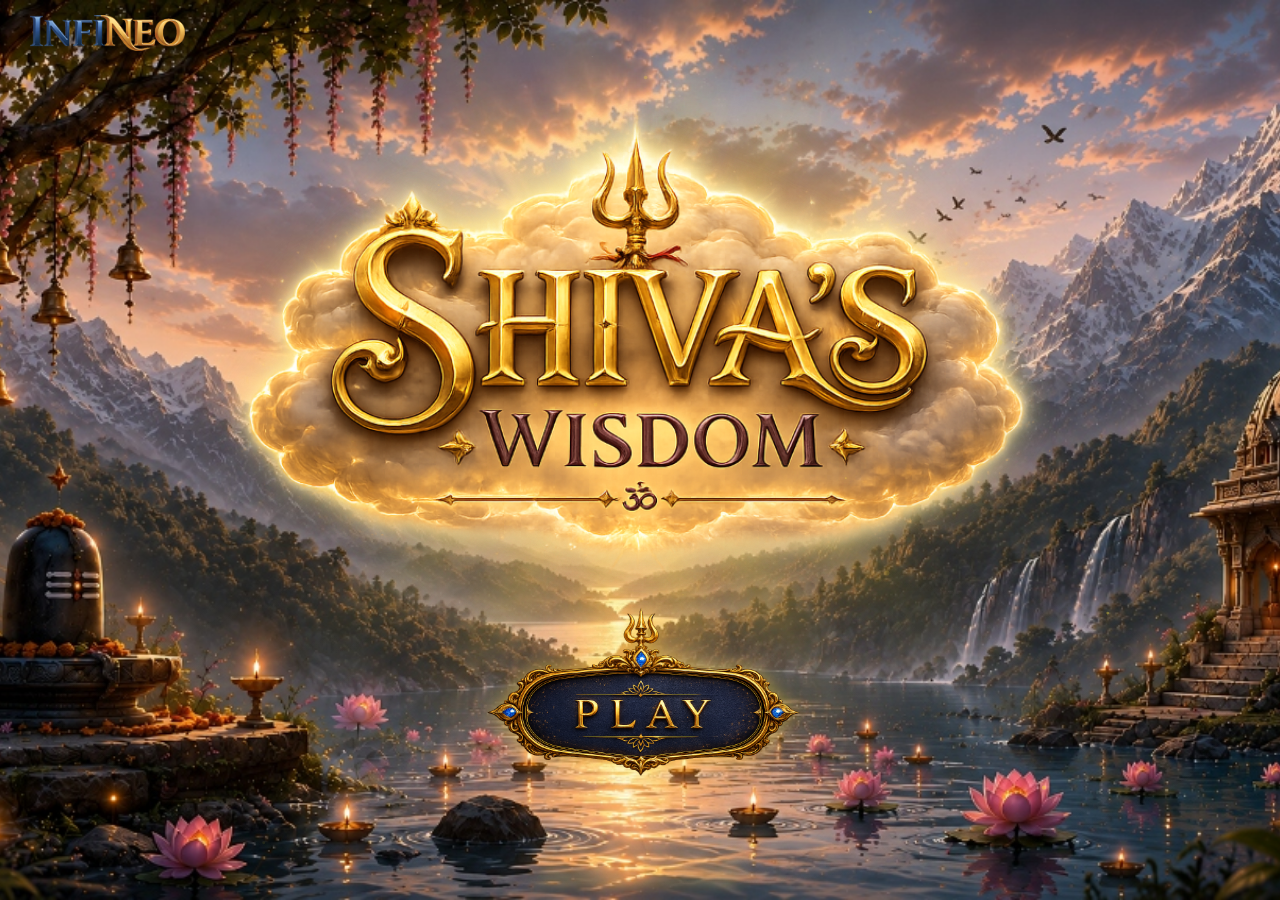
==== commit c4d4b41a: "feat: add core game structure including CSS styling and JavaScript game logic foundations" ====
--- a/index.html
+++ b/index.html
@@ -136,12 +136,7 @@
           <div id="ambient-bg-layer" class="ambient-layer bg-layer"></div>
 
         </div>
-
-
-
-
         <!-- Lord Vishnu Figure (Smaller, Listening to the side) -->
-
         <!-- Cloud sentences spoken by Shiva (Step 1 & 2) -->
         <div id="sentence-container" class="sentence-container hidden">
           <!-- Spoken words as clouds will be dynamically populated here -->
@@ -209,7 +204,6 @@
       </button>
     </div>
   </div>
-
   <!-- SCREEN 3: Ending Screen Overlay -->
   <div id="screen-ending" class="screen-overlay cinematic-ending hidden">
     <!-- Magical Effects Layer (particles, stars, light rays) -->
--- a/css/style.css
+++ b/css/style.css
@@ -13,6 +13,15 @@
   --color-glass-border: rgba(255, 255, 255, 0.08);
   --font-display: "Cinzel Decorative", "Playfair Display", Georgia, serif;
   --font-body: "Comfortaa", "Outfit", sans-serif;
+
+  --game-width: 100vw;
+  --game-height: 100vh;
+}
+
+@supports (height: 100dvh) {
+    :root {
+        --game-height: 100dvh;
+    }
 }
 
 /* Reset and Base Styling */
@@ -34,13 +43,30 @@
   display: flex;
   justify-content: center;
   align-items: center;
+  /* Establishes a query container so every cqw/cqh unit used throughout
+     this stylesheet (logo, header, clouds, welcome/instructions/ending
+     screens, particles, etc.) has something to resolve against. Set on
+     <body> rather than #game-container because #screen-welcome,
+     #screen-instructions, and #screen-ending are SIBLINGS of
+     #game-container, not descendants of it — body is the nearest common
+     ancestor of all of them. Without this, cqw/cqh are invalid, browsers
+     fall back to 0, and every clamp(min, 0, max) collapses to its
+     minimum — which is why everything but the (vw/vh-based) background
+     was rendering at its smallest possible size. */
+  container-type: size;
 }
 
 /* Main Container: Fullscreen */
-#game-container {
+#viewport-wrapper,
+#game-container,
+#app,
+.game-wrapper,
+.game-container,
+.screen,
+.game-screen {
   position: relative;
-  width: 100vw;
-  height: 100vh;
+  width: var(--game-width);
+  height: var(--game-height);
   overflow: hidden;
   border-radius: 0;
   box-shadow: none;
@@ -50,6 +76,22 @@
 }
 
 /* Transparent canvas overlay for lightweight particle animations */
+canvas,
+.game-background,
+.background-image,
+.scene-background,
+.game-layer {
+    position: absolute;
+    inset: 0;
+    display: block;
+    width: 100%;
+    height: 100%;
+    max-width: 100%;
+    max-height: 100%;
+    margin: 0;
+    padding: 0;
+}
+
 .ambient-canvas {
   position: absolute;
   top: 0;
@@ -64,11 +106,9 @@
 /* Dedicated single background container rendering the panoramic background image */
 .game-bg {
   position: absolute;
-  top: 50%;
-  left: 50%;
-  width: 100vw;
-  height: 100vh;
-  transform: translate(-50%, -50%);
+  inset: 0;
+  width: 100%;
+  height: 100%;
   background-image: url("../assets/backgrounds/background.jpg");
   background-size: cover;
   background-repeat: no-repeat;
@@ -132,7 +172,7 @@
 }
 
 .brand-logo {
-  height: clamp(30px, 4cqh, 45px);
+  height: clamp(25px, 3cqh, 42px);
   width: auto;
   object-fit: contain;
   filter: drop-shadow(0 2px 4px rgba(0, 0, 0, 0.3));
@@ -347,7 +387,7 @@
 /* centering the continuous sentence horizontally while avoiding Shiva, Vishnu, mountains and temple. */
 .sentence-container {
   position: absolute;
-  top: clamp(1vh, 18vh, 15vh);
+  top: clamp(120px, 20vh, 220px);
   /* Positioned below header */
   left: 10%;
   right: 10%;
@@ -416,7 +456,7 @@
 }
 
 /* Add natural overlap to overcome transparent PNG padding (approx 24% of bounding box) */
-.sentence-container > * + * {
+.sentence-container>*+* {
   margin-left: clamp(-62px, -4.5vw, -34px);
 }
 
@@ -1234,11 +1274,9 @@
 .welcome-screen-overlay::before {
   content: "";
   position: absolute;
-  top: 50%;
-  left: 50%;
-  width: 100vw;
-  height: 100vh;
-  transform: translate(-50%, -50%);
+  inset: 0;
+  width: 100%;
+  height: 100%;
   background: url("../assets/backgrounds/landing.jpg") no-repeat center center;
   background-size: cover;
   z-index: 1;
@@ -1249,7 +1287,7 @@
 }
 
 .welcome-screen-overlay.hidden::before {
-  transform: translate(-50%, -50%) scale(1.06) !important;
+  transform: scale(1.06) !important;
   filter: brightness(1.2) !important;
 }
 
@@ -1277,7 +1315,7 @@
 }
 
 .instruction-box-img {
-  max-width: 50vw;
+  max-width: 43vw;
   height: auto;
 }
 
@@ -2647,7 +2685,7 @@
 
 .celebration-petal {
   position: absolute;
-  background: url("" ../assets/clouds/lotus.png"") no-repeat center center;
+  background: url("../assets/clouds/lotus.png") no-repeat center center;
   background-size: contain;
   animation: driftDown linear forwards;
 }
@@ -2871,4 +2909,84 @@
   100% {
     filter: drop-shadow(0 0 25px rgba(254, 228, 64, 0.4));
   }
+}
+
+/* =========================================================
+   GLOBAL GAME VIEWPORT LOCK — DO NOT REMOVE
+   ========================================================= */
+
+*,
+*::before,
+*::after {
+    box-sizing: border-box;
+}
+
+html {
+    width: 100%;
+    height: 100%;
+    margin: 0;
+    padding: 0;
+    overflow: hidden !important;
+    overscroll-behavior: none;
+    scrollbar-width: none;
+}
+
+body {
+    position: fixed !important;
+    inset: 0 !important;
+
+    width: 100% !important;
+    height: 100% !important;
+    min-width: 0 !important;
+    min-height: 0 !important;
+
+    margin: 0 !important;
+    padding: 0 !important;
+
+    overflow: hidden !important;
+    overscroll-behavior: none;
+    touch-action: none;
+
+    scrollbar-width: none;
+    -ms-overflow-style: none;
+}
+
+html::-webkit-scrollbar,
+body::-webkit-scrollbar,
+body *::-webkit-scrollbar {
+    display: none !important;
+    width: 0 !important;
+    height: 0 !important;
+}
+
+/* Replace these selectors with the actual root screen selectors if different */
+#viewport-wrapper,
+#game-container,
+#app,
+.game-wrapper,
+.game-container,
+.screen,
+.game-screen,
+.start-screen,
+.landing-screen,
+.loading-screen,
+.instruction-screen,
+.gameplay-screen,
+.end-screen {
+    position: absolute;
+    inset: 0;
+
+    width: 100%;
+    height: 100%;
+
+    min-width: 0;
+    min-height: 0;
+    max-width: 100%;
+    max-height: 100%;
+
+    margin: 0;
+    padding: 0;
+
+    overflow: hidden !important;
+    overscroll-behavior: none;
 }
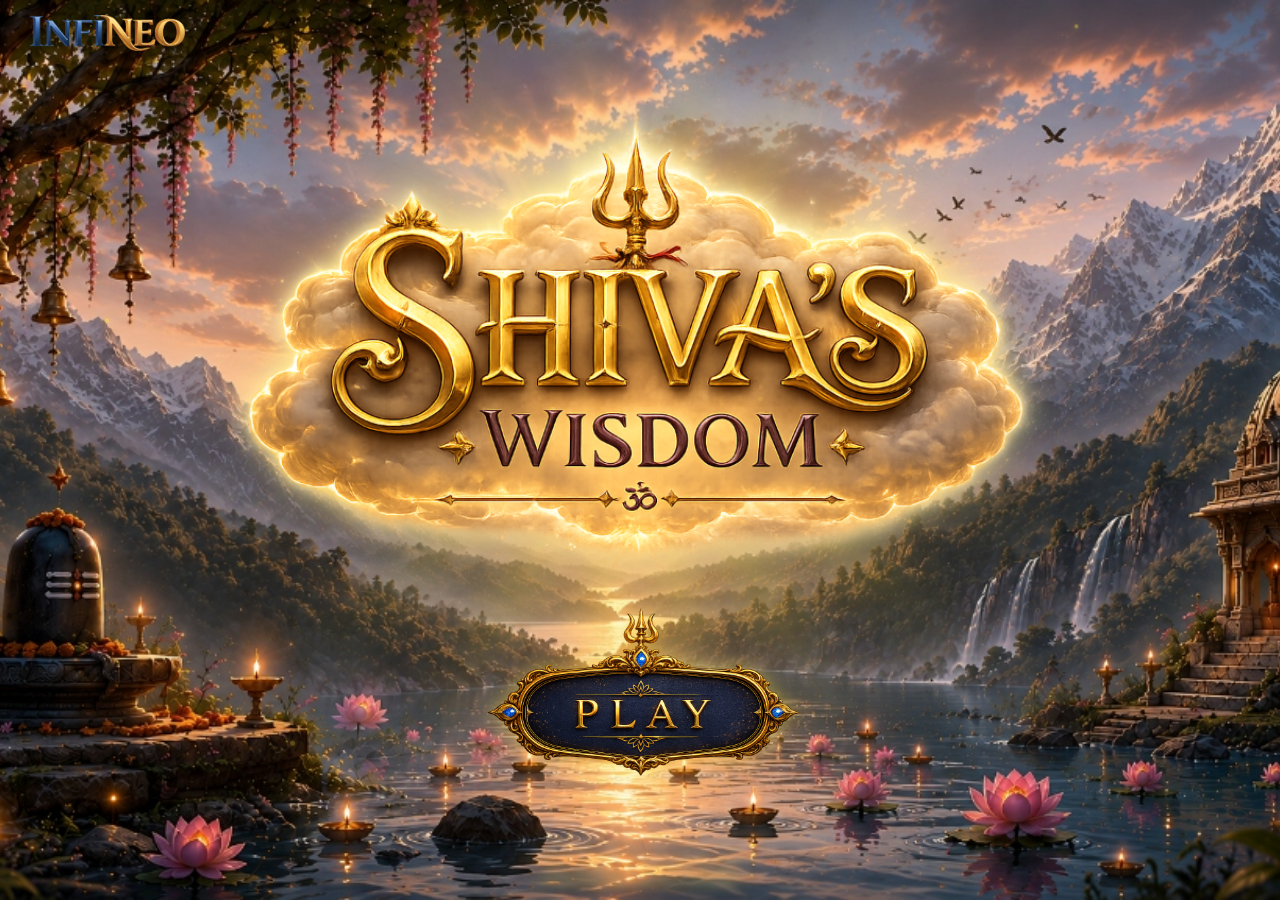
==== commit 4a11227a: "feat: implement viewport scaling and game controller logic for sorting game" ====
--- a/index.html
+++ b/index.html
@@ -21,6 +21,7 @@
 </head>
 
 <body>
+<div id="viewport-wrapper">
   <div id="game-container" class="state-opening">
     <div id="game-bg" class="game-bg"></div>
     <!-- Top Navigation / Header (visible during gameplay and ending) -->
@@ -149,14 +150,12 @@
       <div id="river-options-container" class="river-options-container">
         <!-- Option clouds populated dynamically -->
       </div>
-  </div>
-
-  </div>
-  </main>
-
-  <!-- SCREEN 1: Welcome / Title Screen Overlay -->
-  <div id="screen-welcome" class="screen-overlay welcome-screen-overlay">
-    <canvas id="welcome-particles" class="welcome-particles-canvas"></canvas>
+      </div>
+    </main>
+
+    <!-- SCREEN 1: Welcome / Title Screen Overlay -->
+    <div id="screen-welcome" class="screen-overlay welcome-screen-overlay">
+      <canvas id="welcome-particles" class="welcome-particles-canvas"></canvas>
     <!-- Ambient water shimmer overlay -->
     <div class="water-shimmer"></div>
 
@@ -222,7 +221,9 @@
 
 
     </div>
-  </div>
+    </div>
+  </div> <!-- Closes #game-container -->
+</div> <!-- Closes #viewport-wrapper -->
 
   <!-- Load JavaScript modular files sequentially -->
   <script src="js/teachings.js"></script>
--- a/css/style.css
+++ b/css/style.css
@@ -13,15 +13,6 @@
   --color-glass-border: rgba(255, 255, 255, 0.08);
   --font-display: "Cinzel Decorative", "Playfair Display", Georgia, serif;
   --font-body: "Comfortaa", "Outfit", sans-serif;
-
-  --game-width: 100vw;
-  --game-height: 100vh;
-}
-
-@supports (height: 100dvh) {
-    :root {
-        --game-height: 100dvh;
-    }
 }
 
 /* Reset and Base Styling */
@@ -35,44 +26,39 @@
 
 body {
   font-family: var(--font-body);
-  background-color: var(--color-sky-night);
+  background-color: black;
   color: #f7fafc;
   overflow: hidden;
-  width: 100vw;
-  height: 100vh;
+  margin: 0;
+  padding: 0;
+}
+
+#viewport-wrapper {
+  position: fixed;
+  left: 0;
+  top: 0;
+  width: 100%;
+  height: 100dvh;
+  overflow: hidden;
   display: flex;
   justify-content: center;
   align-items: center;
-  /* Establishes a query container so every cqw/cqh unit used throughout
-     this stylesheet (logo, header, clouds, welcome/instructions/ending
-     screens, particles, etc.) has something to resolve against. Set on
-     <body> rather than #game-container because #screen-welcome,
-     #screen-instructions, and #screen-ending are SIBLINGS of
-     #game-container, not descendants of it — body is the nearest common
-     ancestor of all of them. Without this, cqw/cqh are invalid, browsers
-     fall back to 0, and every clamp(min, 0, max) collapses to its
-     minimum — which is why everything but the (vw/vh-based) background
-     was rendering at its smallest possible size. */
-  container-type: size;
+  background: black;
 }
 
 /* Main Container: Fullscreen */
-#viewport-wrapper,
-#game-container,
-#app,
-.game-wrapper,
-.game-container,
-.screen,
-.game-screen {
+#game-container {
   position: relative;
-  width: var(--game-width);
-  height: var(--game-height);
+  width: 1920px;
+  height: 1080px;
   overflow: hidden;
   border-radius: 0;
   box-shadow: none;
   display: flex;
   flex-direction: column;
   z-index: 1;
+  transform-origin: center center;
+  container-type: size;
 }
 
 /* Transparent canvas overlay for lightweight particle animations */
@@ -423,7 +409,7 @@
   align-items: center;
   justify-content: center;
 
-  width: clamp(144px, 18.7vw, 259px);
+  width: 259px;
   /* 20% larger than previous */
   height: auto;
   aspect-ratio: 1.8 / 1;
@@ -457,7 +443,7 @@
 
 /* Add natural overlap to overcome transparent PNG padding (approx 24% of bounding box) */
 .sentence-container>*+* {
-  margin-left: clamp(-62px, -4.5vw, -34px);
+  margin-left: -62px;
 }
 
 /* Custom cloud overrides removed so all sentence words use the default cloud.png */
@@ -706,14 +692,14 @@
   position: absolute;
   left: 0;
   right: 0;
-  bottom: clamp(1.5%, 6vh, 10%);
+  bottom: 10%;
   width: 100%;
   height: auto;
   display: flex;
   flex-direction: row;
   justify-content: center;
   align-items: flex-end;
-  gap: clamp(8px, 1.8vw, 24px);
+  gap: 24px;
   flex-wrap: nowrap;
   z-index: 10;
   pointer-events: none;
@@ -740,7 +726,7 @@
     filter 0.3s ease,
     opacity 0.5s ease;
   margin: 0;
-  width: clamp(120px, 16vw, 220px);
+  width: 220px;
 }
 
 /* Lotus Base Layer */
@@ -753,7 +739,7 @@
   transition:
     opacity 0.5s ease,
     transform 0.5s ease;
-  margin-top: clamp(-22px, -2.2vw, -11px);
+  margin-top: -22px;
 }
 
 /* Warm Golden Glow Layer */
@@ -1315,12 +1301,12 @@
 }
 
 .instruction-box-img {
-  max-width: 43vw;
+  max-width: 825px;
   height: auto;
 }
 
 .ok-btn-image {
-  max-width: 15vw;
+  max-width: 288px;
   height: auto;
   cursor: pointer;
   transition: transform 0.2s ease, filter 0.2s ease;
@@ -2047,57 +2033,7 @@
 
 /* Scroll & Instructions Card Styling */
 
-/* Responsive Media Queries */
-@media (max-width: 768px) {
-  body {
-    padding: 0;
-  }
-
-  #game-container {
-    border-radius: 0;
-    max-height: 100%;
-    height: 100vh;
-  }
-
-  #game-header {
-    padding: 10px 15px;
-    z-index: 30;
-  }
-
-  .lotus-slot {
-    width: 32px;
-    height: 32px;
-  }
-
-  .scoreboard {
-    padding: 6px 12px;
-  }
-
-  .score-label {
-    font-size: 0.7rem;
-  }
-
-  .score-value {
-    font-size: 0.9rem;
-  }
-
-  .river-options-container {
-    gap: 10px;
-  }
-
-  .wisdom-reveal-text {
-    font-size: 1rem;
-    bottom: -25px;
-  }
-}
-
-/* Landscape Mode for Small Phones */
-@media (max-height: 480px) and (orientation: landscape) {
-  .river-options-container {
-    gap: 8px;
-  }
-}
-
+/* Responsive Media Queries Removed */
 /* Compact In-game Instructions Overlay */
 .game-instructions-panel {
   position: absolute;
@@ -2705,7 +2641,7 @@
   }
 
   100% {
-    transform: translateY(-100vh) scale(1.2);
+    transform: translateY(-100%) scale(1.2);
     opacity: 0;
   }
 }
@@ -2989,4 +2925,4 @@
 
     overflow: hidden !important;
     overscroll-behavior: none;
-}+}
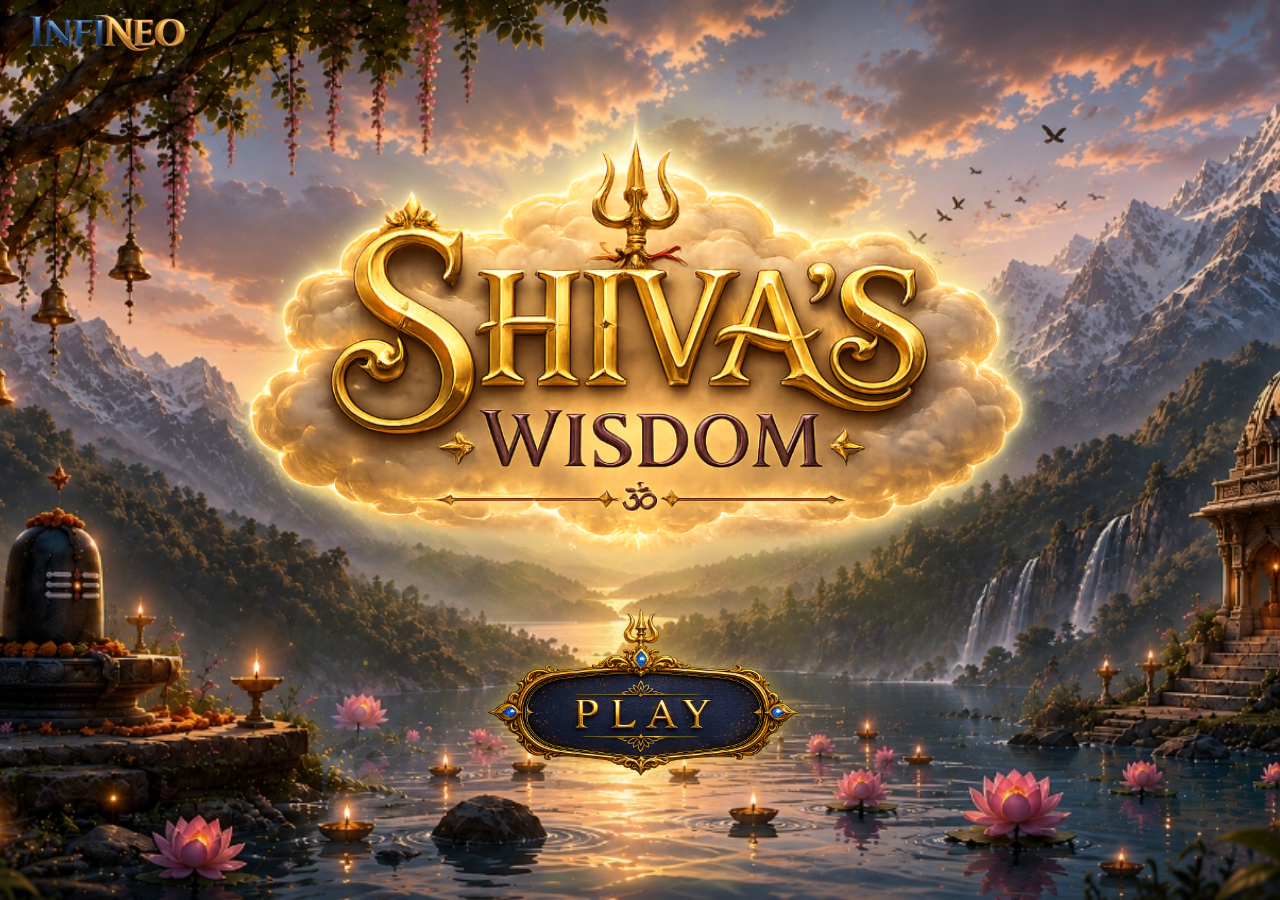
==== commit 3c0b963a: "feat: initialize game structure with stylesheet, base HTML, and game logic script" ====
--- a/index.html
+++ b/index.html
@@ -21,209 +21,207 @@
 </head>
 
 <body>
-<div id="viewport-wrapper">
-  <div id="game-container" class="state-opening">
-    <div id="game-bg" class="game-bg"></div>
-    <!-- Top Navigation / Header (visible during gameplay and ending) -->
-    <header id="game-header">
-
-      <!-- Header Left (Logo) -->
-      <div class="header-left">
-        <img src="assets/company_logo.png" alt="Company Logo" class="brand-logo">
-      </div>
-
-      <!-- Header Right (Lotus Counter & Sound Toggle) -->
-      <div class="header-right">
-        <!-- Lotus Progress Tracker -->
-        <div id="lotus-tracker" class="lotus-tracker">
-          <div class="lotus-slot" id="lotus-slot-0">
-            <svg class="lotus-flower-svg" viewBox="0 0 100 100">
-              <path class="lotus-bg"
-                d="M50 15 C45 35 25 45 25 65 C25 80 40 85 50 85 C60 85 75 80 75 65 C75 45 55 35 50 15 Z" fill="#4a5568"
-                opacity="0.3" />
-              <g class="lotus-petals">
-                <path class="petal-back" d="M50 15 C40 30 20 50 30 75 C40 85 60 85 70 75 C80 50 60 30 50 15 Z"
-                  fill="#ffccd5" />
-                <path class="petal-left"
-                  d="M50 40 C30 50 15 65 25 80 C35 85 50 80 50 80 C50 80 65 85 75 80 C85 65 70 50 50 40 Z"
-                  fill="#ff85a1" />
-                <path class="petal-right" d="M50 45 C40 55 30 65 40 80 C50 82 50 82 60 80 C70 65 60 55 50 45 Z"
-                  fill="#ff477e" />
-                <path class="petal-center" d="M50 50 C45 60 40 70 50 80 C60 70 55 60 50 50 Z" fill="#ff0a54" />
-                <circle cx="50" cy="73" r="5" fill="#fee440" />
-              </g>
-            </svg>
-          </div>
-          <div class="lotus-slot" id="lotus-slot-1">
-            <svg class="lotus-flower-svg" viewBox="0 0 100 100">
-              <path class="lotus-bg"
-                d="M50 15 C45 35 25 45 25 65 C25 80 40 85 50 85 C60 85 75 80 75 65 C75 45 55 35 50 15 Z" fill="#4a5568"
-                opacity="0.3" />
-              <g class="lotus-petals">
-                <path class="petal-back" d="M50 15 C40 30 20 50 30 75 C40 85 60 85 70 75 C80 50 60 30 50 15 Z"
-                  fill="#ffccd5" />
-                <path class="petal-left"
-                  d="M50 40 C30 50 15 65 25 80 C35 85 50 80 50 80 C50 80 65 85 75 80 C85 65 70 50 50 40 Z"
-                  fill="#ff85a1" />
-                <path class="petal-right" d="M50 45 C40 55 30 65 40 80 C50 82 50 82 60 80 C70 65 60 55 50 45 Z"
-                  fill="#ff477e" />
-                <path class="petal-center" d="M50 50 C45 60 40 70 50 80 C60 70 55 60 50 50 Z" fill="#ff0a54" />
-                <circle cx="50" cy="73" r="5" fill="#fee440" />
-              </g>
-            </svg>
-          </div>
-          <div class="lotus-slot" id="lotus-slot-2">
-            <svg class="lotus-flower-svg" viewBox="0 0 100 100">
-              <path class="lotus-bg"
-                d="M50 15 C45 35 25 45 25 65 C25 80 40 85 50 85 C60 85 75 80 75 65 C75 45 55 35 50 15 Z" fill="#4a5568"
-                opacity="0.3" />
-              <g class="lotus-petals">
-                <path class="petal-back" d="M50 15 C40 30 20 50 30 75 C40 85 60 85 70 75 C80 50 60 30 50 15 Z"
-                  fill="#ffccd5" />
-                <path class="petal-left"
-                  d="M50 40 C30 50 15 65 25 80 C35 85 50 80 50 80 C50 80 65 85 75 80 C85 65 70 50 50 40 Z"
-                  fill="#ff85a1" />
-                <path class="petal-right" d="M50 45 C40 55 30 65 40 80 C50 82 50 82 60 80 C70 65 60 55 50 45 Z"
-                  fill="#ff477e" />
-                <path class="petal-center" d="M50 50 C45 60 40 70 50 80 C60 70 55 60 50 50 Z" fill="#ff0a54" />
-                <circle cx="50" cy="73" r="5" fill="#fee440" />
-              </g>
-            </svg>
-          </div>
-          <div class="lotus-slot" id="lotus-slot-3">
-            <svg class="lotus-flower-svg" viewBox="0 0 100 100">
-              <path class="lotus-bg"
-                d="M50 15 C45 35 25 45 25 65 C25 80 40 85 50 85 C60 85 75 80 75 65 C75 45 55 35 50 15 Z" fill="#4a5568"
-                opacity="0.3" />
-              <g class="lotus-petals">
-                <path class="petal-back" d="M50 15 C40 30 20 50 30 75 C40 85 60 85 70 75 C80 50 60 30 50 15 Z"
-                  fill="#ffccd5" />
-                <path class="petal-left"
-                  d="M50 40 C30 50 15 65 25 80 C35 85 50 80 50 80 C50 80 65 85 75 80 C85 65 70 50 50 40 Z"
-                  fill="#ff85a1" />
-                <path class="petal-right" d="M50 45 C40 55 30 65 40 80 C50 82 50 82 60 80 C70 65 60 55 50 45 Z"
-                  fill="#ff477e" />
-                <path class="petal-center" d="M50 50 C45 60 40 70 50 80 C60 70 55 60 50 50 Z" fill="#ff0a54" />
-                <circle cx="50" cy="73" r="5" fill="#fee440" />
-              </g>
-            </svg>
-          </div>
-        </div>
-        <div id="scoreboard" class="scoreboard">
-          <span class="score-label">Wisdom Score:</span>
-          <span id="score-val" class="score-value">0</span>
-        </div>
-        <button id="sound-toggle" class="sound-toggle" aria-label="Toggle Sound">🔊</button>
-      </div>
-    </header>
-
-    <!-- Visual Canvas & Interactive Scene Area -->
-    <main id="game-scene" class="game-scene">
-      <!-- Game-in Instructions Overlay panel -->
-      <div id="game-instructions-panel" class="game-instructions-panel hidden">
-        <span class="magical-shimmer"></span>
-        <p class="game-instructions-text">Click the magical clouds to restore the lost wisdom.</p>
-      </div>
-
-      <div class="scene-content" id="scene-content">
-        <canvas id="ambient-canvas" class="ambient-canvas"></canvas>
-
-        <!-- Background Layers for Smooth Transitions and Blur Effects -->
-        <div class="background-layers">
-          <!-- Sunrise & Sky Background -->
-
-
-          <!-- Ambient Background Layer for Birds and Clouds -->
-          <div id="ambient-bg-layer" class="ambient-layer bg-layer"></div>
-
-        </div>
-        <!-- Lord Vishnu Figure (Smaller, Listening to the side) -->
-        <!-- Cloud sentences spoken by Shiva (Step 1 & 2) -->
-        <div id="sentence-container" class="sentence-container hidden">
-          <!-- Spoken words as clouds will be dynamically populated here -->
-        </div>
-      </div>
-
-      <!-- Floating Score Animation overlay -->
-      <div id="floating-score" class="floating-score-container"></div>
-      <!-- Floating interactive option clouds in Ganga -->
-      <div id="river-options-container" class="river-options-container">
-        <!-- Option clouds populated dynamically -->
-      </div>
-      </div>
+    <div id="game-container" class="state-opening">
+      <div id="game-bg" class="game-bg"></div>
+      <!-- Top Navigation / Header (visible during gameplay and ending) -->
+      <header id="game-header">
+
+        <!-- Header Left (Logo) -->
+        <div class="header-left">
+          <img src="assets/company_logo.png" alt="Company Logo" class="brand-logo">
+        </div>
+
+        <!-- Header Right (Lotus Counter & Sound Toggle) -->
+        <div class="header-right">
+          <!-- Lotus Progress Tracker -->
+          <div id="lotus-tracker" class="lotus-tracker">
+            <div class="lotus-slot" id="lotus-slot-0">
+              <svg class="lotus-flower-svg" viewBox="0 0 100 100">
+                <path class="lotus-bg"
+                  d="M50 15 C45 35 25 45 25 65 C25 80 40 85 50 85 C60 85 75 80 75 65 C75 45 55 35 50 15 Z"
+                  fill="#4a5568" opacity="0.3" />
+                <g class="lotus-petals">
+                  <path class="petal-back" d="M50 15 C40 30 20 50 30 75 C40 85 60 85 70 75 C80 50 60 30 50 15 Z"
+                    fill="#ffccd5" />
+                  <path class="petal-left"
+                    d="M50 40 C30 50 15 65 25 80 C35 85 50 80 50 80 C50 80 65 85 75 80 C85 65 70 50 50 40 Z"
+                    fill="#ff85a1" />
+                  <path class="petal-right" d="M50 45 C40 55 30 65 40 80 C50 82 50 82 60 80 C70 65 60 55 50 45 Z"
+                    fill="#ff477e" />
+                  <path class="petal-center" d="M50 50 C45 60 40 70 50 80 C60 70 55 60 50 50 Z" fill="#ff0a54" />
+                  <circle cx="50" cy="73" r="5" fill="#fee440" />
+                </g>
+              </svg>
+            </div>
+            <div class="lotus-slot" id="lotus-slot-1">
+              <svg class="lotus-flower-svg" viewBox="0 0 100 100">
+                <path class="lotus-bg"
+                  d="M50 15 C45 35 25 45 25 65 C25 80 40 85 50 85 C60 85 75 80 75 65 C75 45 55 35 50 15 Z"
+                  fill="#4a5568" opacity="0.3" />
+                <g class="lotus-petals">
+                  <path class="petal-back" d="M50 15 C40 30 20 50 30 75 C40 85 60 85 70 75 C80 50 60 30 50 15 Z"
+                    fill="#ffccd5" />
+                  <path class="petal-left"
+                    d="M50 40 C30 50 15 65 25 80 C35 85 50 80 50 80 C50 80 65 85 75 80 C85 65 70 50 50 40 Z"
+                    fill="#ff85a1" />
+                  <path class="petal-right" d="M50 45 C40 55 30 65 40 80 C50 82 50 82 60 80 C70 65 60 55 50 45 Z"
+                    fill="#ff477e" />
+                  <path class="petal-center" d="M50 50 C45 60 40 70 50 80 C60 70 55 60 50 50 Z" fill="#ff0a54" />
+                  <circle cx="50" cy="73" r="5" fill="#fee440" />
+                </g>
+              </svg>
+            </div>
+            <div class="lotus-slot" id="lotus-slot-2">
+              <svg class="lotus-flower-svg" viewBox="0 0 100 100">
+                <path class="lotus-bg"
+                  d="M50 15 C45 35 25 45 25 65 C25 80 40 85 50 85 C60 85 75 80 75 65 C75 45 55 35 50 15 Z"
+                  fill="#4a5568" opacity="0.3" />
+                <g class="lotus-petals">
+                  <path class="petal-back" d="M50 15 C40 30 20 50 30 75 C40 85 60 85 70 75 C80 50 60 30 50 15 Z"
+                    fill="#ffccd5" />
+                  <path class="petal-left"
+                    d="M50 40 C30 50 15 65 25 80 C35 85 50 80 50 80 C50 80 65 85 75 80 C85 65 70 50 50 40 Z"
+                    fill="#ff85a1" />
+                  <path class="petal-right" d="M50 45 C40 55 30 65 40 80 C50 82 50 82 60 80 C70 65 60 55 50 45 Z"
+                    fill="#ff477e" />
+                  <path class="petal-center" d="M50 50 C45 60 40 70 50 80 C60 70 55 60 50 50 Z" fill="#ff0a54" />
+                  <circle cx="50" cy="73" r="5" fill="#fee440" />
+                </g>
+              </svg>
+            </div>
+            <div class="lotus-slot" id="lotus-slot-3">
+              <svg class="lotus-flower-svg" viewBox="0 0 100 100">
+                <path class="lotus-bg"
+                  d="M50 15 C45 35 25 45 25 65 C25 80 40 85 50 85 C60 85 75 80 75 65 C75 45 55 35 50 15 Z"
+                  fill="#4a5568" opacity="0.3" />
+                <g class="lotus-petals">
+                  <path class="petal-back" d="M50 15 C40 30 20 50 30 75 C40 85 60 85 70 75 C80 50 60 30 50 15 Z"
+                    fill="#ffccd5" />
+                  <path class="petal-left"
+                    d="M50 40 C30 50 15 65 25 80 C35 85 50 80 50 80 C50 80 65 85 75 80 C85 65 70 50 50 40 Z"
+                    fill="#ff85a1" />
+                  <path class="petal-right" d="M50 45 C40 55 30 65 40 80 C50 82 50 82 60 80 C70 65 60 55 50 45 Z"
+                    fill="#ff477e" />
+                  <path class="petal-center" d="M50 50 C45 60 40 70 50 80 C60 70 55 60 50 50 Z" fill="#ff0a54" />
+                  <circle cx="50" cy="73" r="5" fill="#fee440" />
+                </g>
+              </svg>
+            </div>
+          </div>
+          <div id="scoreboard" class="scoreboard">
+            <span class="score-label">Wisdom Score:</span>
+            <span id="score-val" class="score-value">0</span>
+          </div>
+          <button id="sound-toggle" class="sound-toggle" aria-label="Toggle Sound">🔊</button>
+        </div>
+      </header>
+
+      <!-- Visual Canvas & Interactive Scene Area -->
+      <main id="game-scene" class="game-scene">
+        <!-- Game-in Instructions Overlay panel -->
+        <div id="game-instructions-panel" class="game-instructions-panel hidden">
+          <span class="magical-shimmer"></span>
+          <p class="game-instructions-text">Click the magical clouds to restore the lost wisdom.</p>
+        </div>
+
+        <div class="scene-content" id="scene-content">
+          <canvas id="ambient-canvas" class="ambient-canvas"></canvas>
+
+          <!-- Background Layers for Smooth Transitions and Blur Effects -->
+          <div class="background-layers">
+            <!-- Sunrise & Sky Background -->
+
+
+            <!-- Ambient Background Layer for Birds and Clouds -->
+            <div id="ambient-bg-layer" class="ambient-layer bg-layer"></div>
+
+          </div>
+          <!-- Lord Vishnu Figure (Smaller, Listening to the side) -->
+          <!-- Cloud sentences spoken by Shiva (Step 1 & 2) -->
+          <div id="sentence-container" class="sentence-container hidden">
+            <!-- Spoken words as clouds will be dynamically populated here -->
+          </div>
+        </div>
+
+        <!-- Floating Score Animation overlay -->
+        <div id="floating-score" class="floating-score-container"></div>
+        <!-- Floating interactive option clouds in Ganga -->
+        <div id="river-options-container" class="river-options-container">
+          <!-- Option clouds populated dynamically -->
+        </div>
+    </div>
     </main>
 
     <!-- SCREEN 1: Welcome / Title Screen Overlay -->
     <div id="screen-welcome" class="screen-overlay welcome-screen-overlay">
       <canvas id="welcome-particles" class="welcome-particles-canvas"></canvas>
-    <!-- Ambient water shimmer overlay -->
-    <div class="water-shimmer"></div>
-
-    <!-- Top Left Company Logo on Landing Page -->
-    <div class="landing-company-logo">
-      <img src="assets/company_logo.png" alt="Company Logo">
-    </div>
-
-    <!-- Transparent Logo Centerpiece -->
-    <div class="logo-container">
-      <div class="magical-logo-wrapper">
-        <div class="logo-halo"></div>
-        <div class="logo-rays"></div>
-        <img src="assets/logo.png" id="logo-centerpiece" alt="Shiva's Wisdom Logo">
-        <div class="css-sparkles">
-          <!-- Small glowing dust / sparkles -->
-          <div class="sparkle s1"></div>
-          <div class="sparkle s2"></div>
-          <div class="sparkle s3"></div>
-          <div class="sparkle s4"></div>
-          <div class="sparkle s5"></div>
-          <div class="sparkle s6"></div>
-          <div class="sparkle s7"></div>
-          <div class="sparkle s8"></div>
-          <div class="sparkle s9"></div>
-          <div class="sparkle s10"></div>
-        </div>
-      </div>
-    </div>
-
-    <!-- Custom Play Button wrapped for independent float animation -->
-    <div class="play-button-wrapper">
-      <div class="button-reflection"></div>
-      <button id="btn-begin-wisdom" class="custom-play-btn" aria-label="Play Game">
-        <img src="assets/play-button.png" class="play-btn-image" alt="Play Game">
-      </button>
-    </div>
-  </div>
-  <!-- SCREEN 2: Instructions Overlay -->
-  <div id="screen-instructions" class="screen-overlay hidden">
-    <div class="instructions-content">
-      <img src="assets/images/instruction-box.png" alt="Instructions" class="instruction-box-img">
-      <button id="btn-start-game" class="custom-play-btn" aria-label="Start Game">
-        <img src="assets/images/ok-button.png" class="ok-btn-image" alt="OK">
-      </button>
-    </div>
-  </div>
-  <!-- SCREEN 3: Ending Screen Overlay -->
-  <div id="screen-ending" class="screen-overlay cinematic-ending hidden">
-    <!-- Magical Effects Layer (particles, stars, light rays) -->
-    <div id="ending-effects-layer" class="ending-effects-layer"></div>
-
-    <div class="cinematic-content">
-      <img id="wisdom-restored-img" class="wisdom-restored-img float-pulse" src="assets/images/wisdom_restored.png"
-        alt="Wisdom Has Been Restored">
-
-      <div id="final-score-float" class="final-score-float">
-        <div class="score-title">Wisdom Score</div>
-        <div class="score-stars">★★★★★★★★★★★★★★</div>
-        <div id="final-score-num" class="score-value">0</div>
-      </div>
-
-
-
-    </div>
+      <!-- Ambient water shimmer overlay -->
+      <div class="water-shimmer"></div>
+
+      <!-- Top Left Company Logo on Landing Page -->
+      <div class="landing-company-logo">
+        <img src="assets/company_logo.png" alt="Company Logo">
+      </div>
+
+      <!-- Transparent Logo Centerpiece -->
+      <div class="logo-container">
+        <div class="magical-logo-wrapper">
+          <div class="logo-halo"></div>
+          <div class="logo-rays"></div>
+          <img src="assets/logo.png" id="logo-centerpiece" alt="Shiva's Wisdom Logo">
+          <div class="css-sparkles">
+            <!-- Small glowing dust / sparkles -->
+            <div class="sparkle s1"></div>
+            <div class="sparkle s2"></div>
+            <div class="sparkle s3"></div>
+            <div class="sparkle s4"></div>
+            <div class="sparkle s5"></div>
+            <div class="sparkle s6"></div>
+            <div class="sparkle s7"></div>
+            <div class="sparkle s8"></div>
+            <div class="sparkle s9"></div>
+            <div class="sparkle s10"></div>
+          </div>
+        </div>
+      </div>
+
+      <!-- Custom Play Button wrapped for independent float animation -->
+      <div class="play-button-wrapper">
+        <div class="button-reflection"></div>
+        <button id="btn-begin-wisdom" class="custom-play-btn" aria-label="Play Game">
+          <img src="assets/play-button.png" class="play-btn-image" alt="Play Game">
+        </button>
+      </div>
+    </div>
+    <!-- SCREEN 2: Instructions Overlay -->
+    <div id="screen-instructions" class="screen-overlay hidden">
+      <div class="instructions-content">
+        <img src="assets/images/instruction-box.png" alt="Instructions" class="instruction-box-img">
+        <button id="btn-start-game" class="custom-play-btn" aria-label="Start Game">
+          <img src="assets/images/ok-button.png" class="ok-btn-image" alt="OK">
+        </button>
+      </div>
+    </div>
+    <!-- SCREEN 3: Ending Screen Overlay -->
+    <div id="screen-ending" class="screen-overlay cinematic-ending hidden">
+      <!-- Magical Effects Layer (particles, stars, light rays) -->
+      <div id="ending-effects-layer" class="ending-effects-layer"></div>
+
+      <div class="cinematic-content">
+        <img id="wisdom-restored-img" class="wisdom-restored-img float-pulse" src="assets/images/wisdom_restored.png"
+          alt="Wisdom Has Been Restored">
+
+        <div id="final-score-float" class="final-score-float">
+          <div class="score-title">Wisdom Score</div>
+          <div class="score-stars">★★★★★★★★★★★★★★</div>
+          <div id="final-score-num" class="score-value">0</div>
+        </div>
+
+
+
+      </div>
     </div>
   </div> <!-- Closes #game-container -->
-</div> <!-- Closes #viewport-wrapper -->
 
   <!-- Load JavaScript modular files sequentially -->
   <script src="js/teachings.js"></script>
--- a/css/style.css
+++ b/css/style.css
@@ -33,32 +33,18 @@
   padding: 0;
 }
 
-#viewport-wrapper {
+/* Main Container: Fullscreen */
+#game-container {
   position: fixed;
-  left: 0;
-  top: 0;
+  inset: 0;
   width: 100%;
   height: 100dvh;
-  overflow: hidden;
-  display: flex;
-  justify-content: center;
-  align-items: center;
-  background: black;
-}
-
-/* Main Container: Fullscreen */
-#game-container {
-  position: relative;
-  width: 1920px;
-  height: 1080px;
   overflow: hidden;
   border-radius: 0;
   box-shadow: none;
   display: flex;
   flex-direction: column;
   z-index: 1;
-  transform-origin: center center;
-  container-type: size;
 }
 
 /* Transparent canvas overlay for lightweight particle animations */
@@ -67,15 +53,15 @@
 .background-image,
 .scene-background,
 .game-layer {
-    position: absolute;
-    inset: 0;
-    display: block;
-    width: 100%;
-    height: 100%;
-    max-width: 100%;
-    max-height: 100%;
-    margin: 0;
-    padding: 0;
+  position: absolute;
+  inset: 0;
+  display: block;
+  width: 100%;
+  height: 100%;
+  max-width: 100%;
+  max-height: 100%;
+  margin: 0;
+  padding: 0;
 }
 
 .ambient-canvas {
@@ -373,7 +359,7 @@
 /* centering the continuous sentence horizontally while avoiding Shiva, Vishnu, mountains and temple. */
 .sentence-container {
   position: absolute;
-  top: clamp(120px, 20vh, 220px);
+  top: clamp(40px, 8vh, 80px);
   /* Positioned below header */
   left: 10%;
   right: 10%;
@@ -2854,49 +2840,48 @@
 *,
 *::before,
 *::after {
-    box-sizing: border-box;
+  box-sizing: border-box;
 }
 
 html {
-    width: 100%;
-    height: 100%;
-    margin: 0;
-    padding: 0;
-    overflow: hidden !important;
-    overscroll-behavior: none;
-    scrollbar-width: none;
+  width: 100%;
+  height: 100%;
+  margin: 0;
+  padding: 0;
+  overflow: hidden !important;
+  overscroll-behavior: none;
+  scrollbar-width: none;
 }
 
 body {
-    position: fixed !important;
-    inset: 0 !important;
-
-    width: 100% !important;
-    height: 100% !important;
-    min-width: 0 !important;
-    min-height: 0 !important;
-
-    margin: 0 !important;
-    padding: 0 !important;
-
-    overflow: hidden !important;
-    overscroll-behavior: none;
-    touch-action: none;
-
-    scrollbar-width: none;
-    -ms-overflow-style: none;
+  position: fixed !important;
+  inset: 0 !important;
+
+  width: 100% !important;
+  height: 100% !important;
+  min-width: 0 !important;
+  min-height: 0 !important;
+
+  margin: 0 !important;
+  padding: 0 !important;
+
+  overflow: hidden !important;
+  overscroll-behavior: none;
+  touch-action: none;
+
+  scrollbar-width: none;
+  -ms-overflow-style: none;
 }
 
 html::-webkit-scrollbar,
 body::-webkit-scrollbar,
 body *::-webkit-scrollbar {
-    display: none !important;
-    width: 0 !important;
-    height: 0 !important;
+  display: none !important;
+  width: 0 !important;
+  height: 0 !important;
 }
 
 /* Replace these selectors with the actual root screen selectors if different */
-#viewport-wrapper,
 #game-container,
 #app,
 .game-wrapper,
@@ -2909,20 +2894,20 @@
 .instruction-screen,
 .gameplay-screen,
 .end-screen {
-    position: absolute;
-    inset: 0;
-
-    width: 100%;
-    height: 100%;
-
-    min-width: 0;
-    min-height: 0;
-    max-width: 100%;
-    max-height: 100%;
-
-    margin: 0;
-    padding: 0;
-
-    overflow: hidden !important;
-    overscroll-behavior: none;
-}
+  position: absolute;
+  inset: 0;
+
+  width: 100%;
+  height: 100%;
+
+  min-width: 0;
+  min-height: 0;
+  max-width: 100%;
+  max-height: 100%;
+
+  margin: 0;
+  padding: 0;
+
+  overflow: hidden !important;
+  overscroll-behavior: none;
+}
